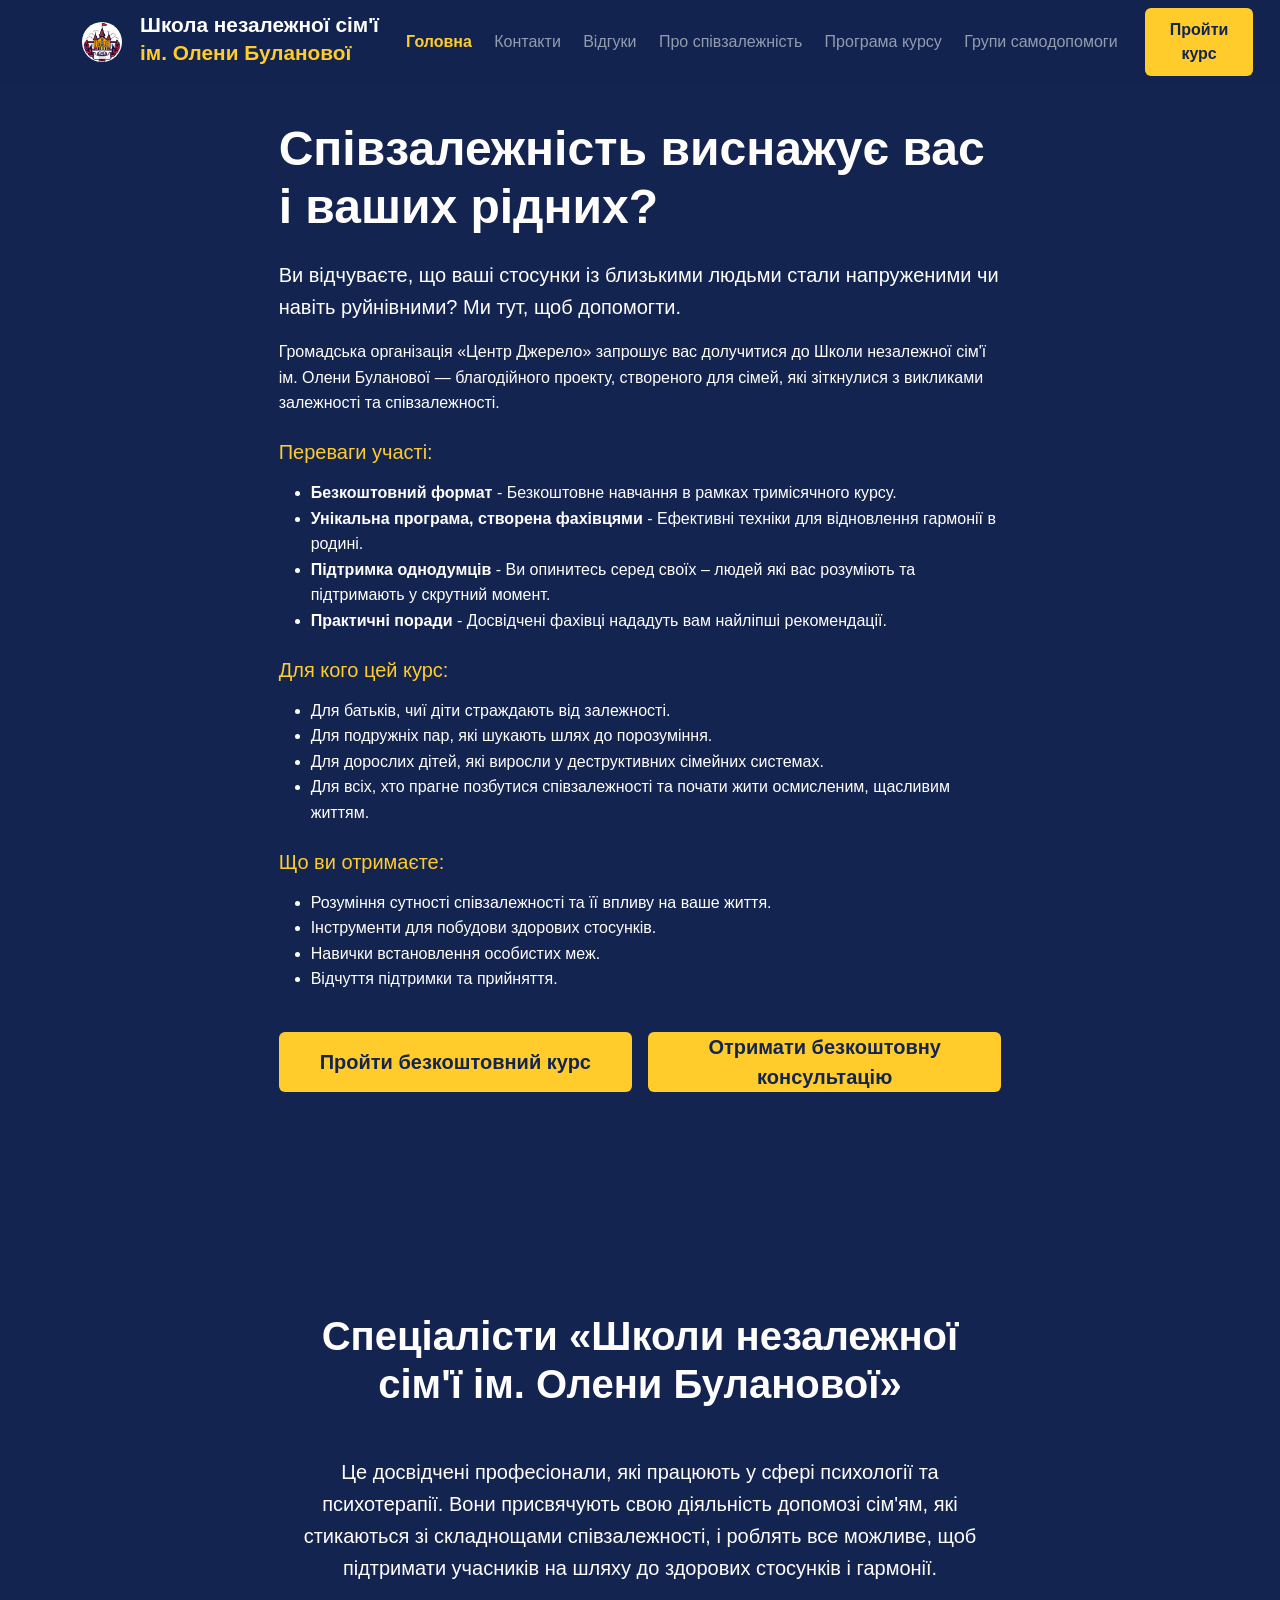
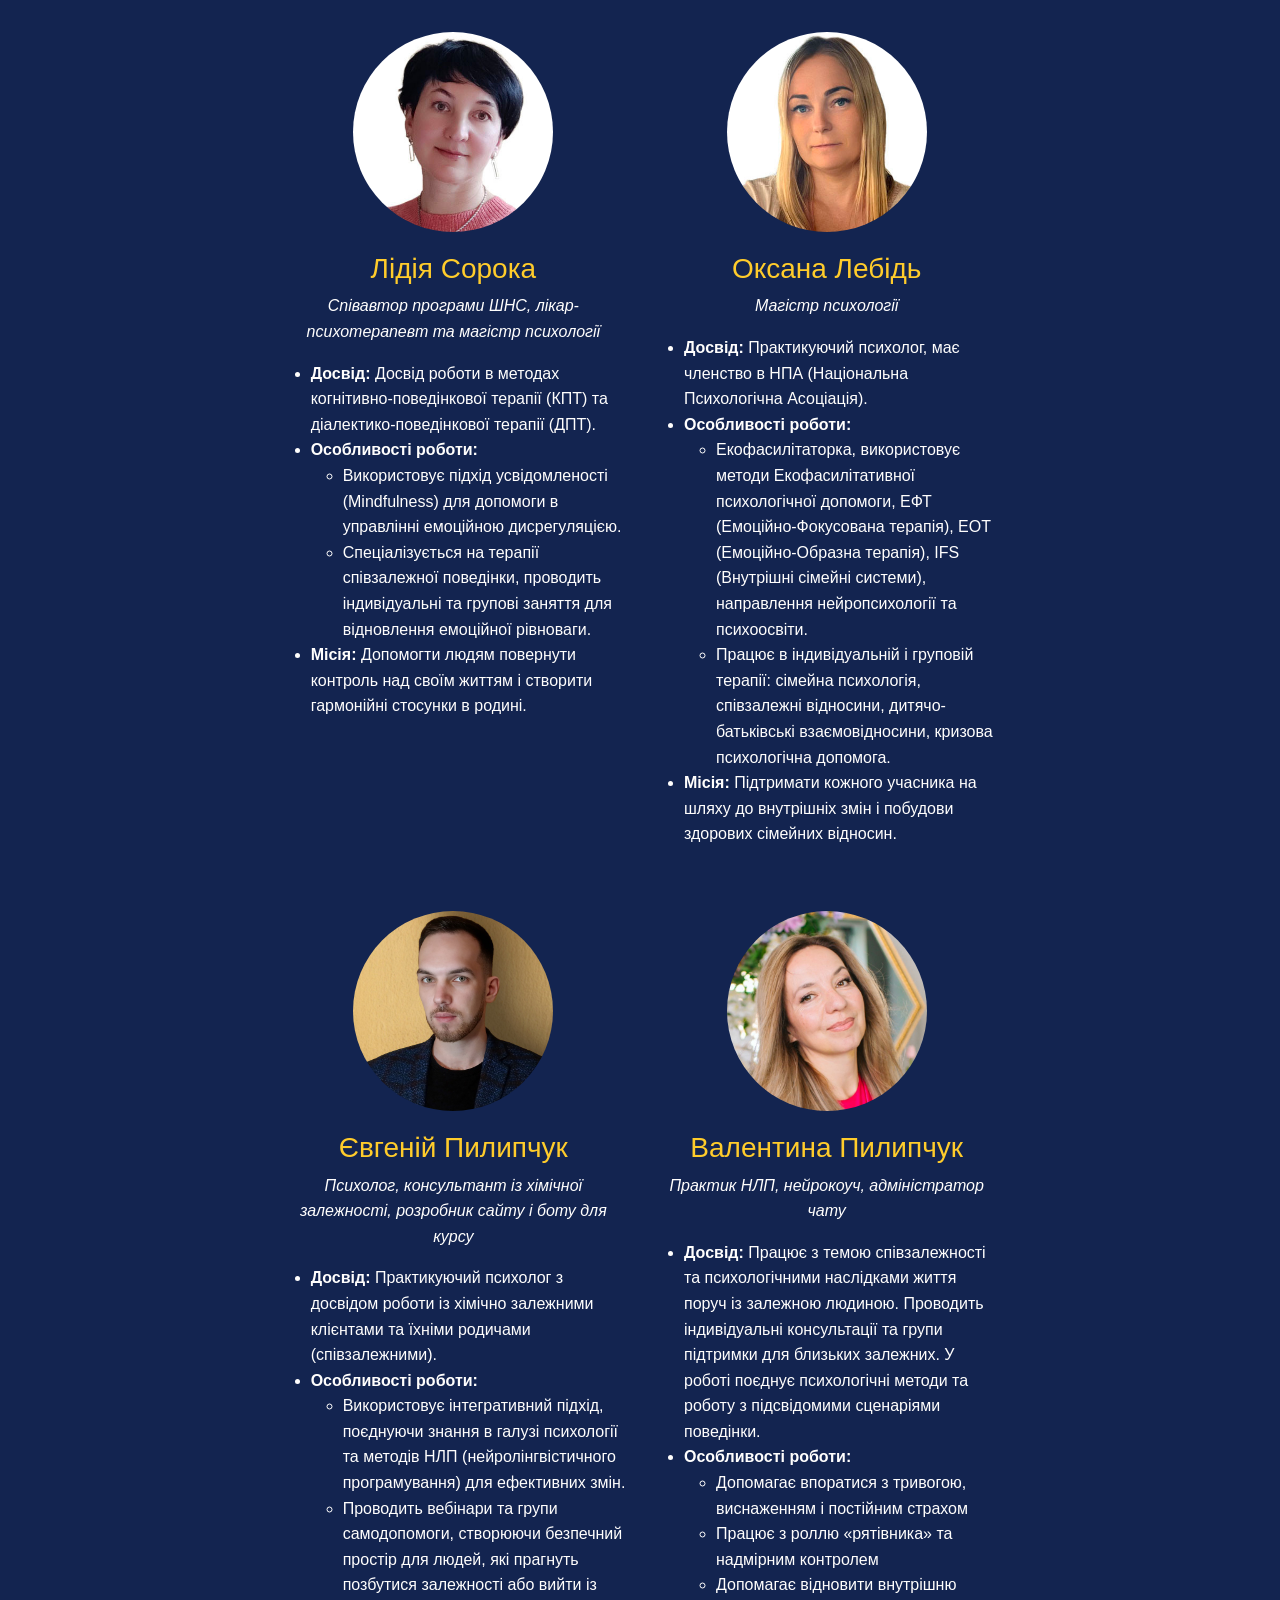
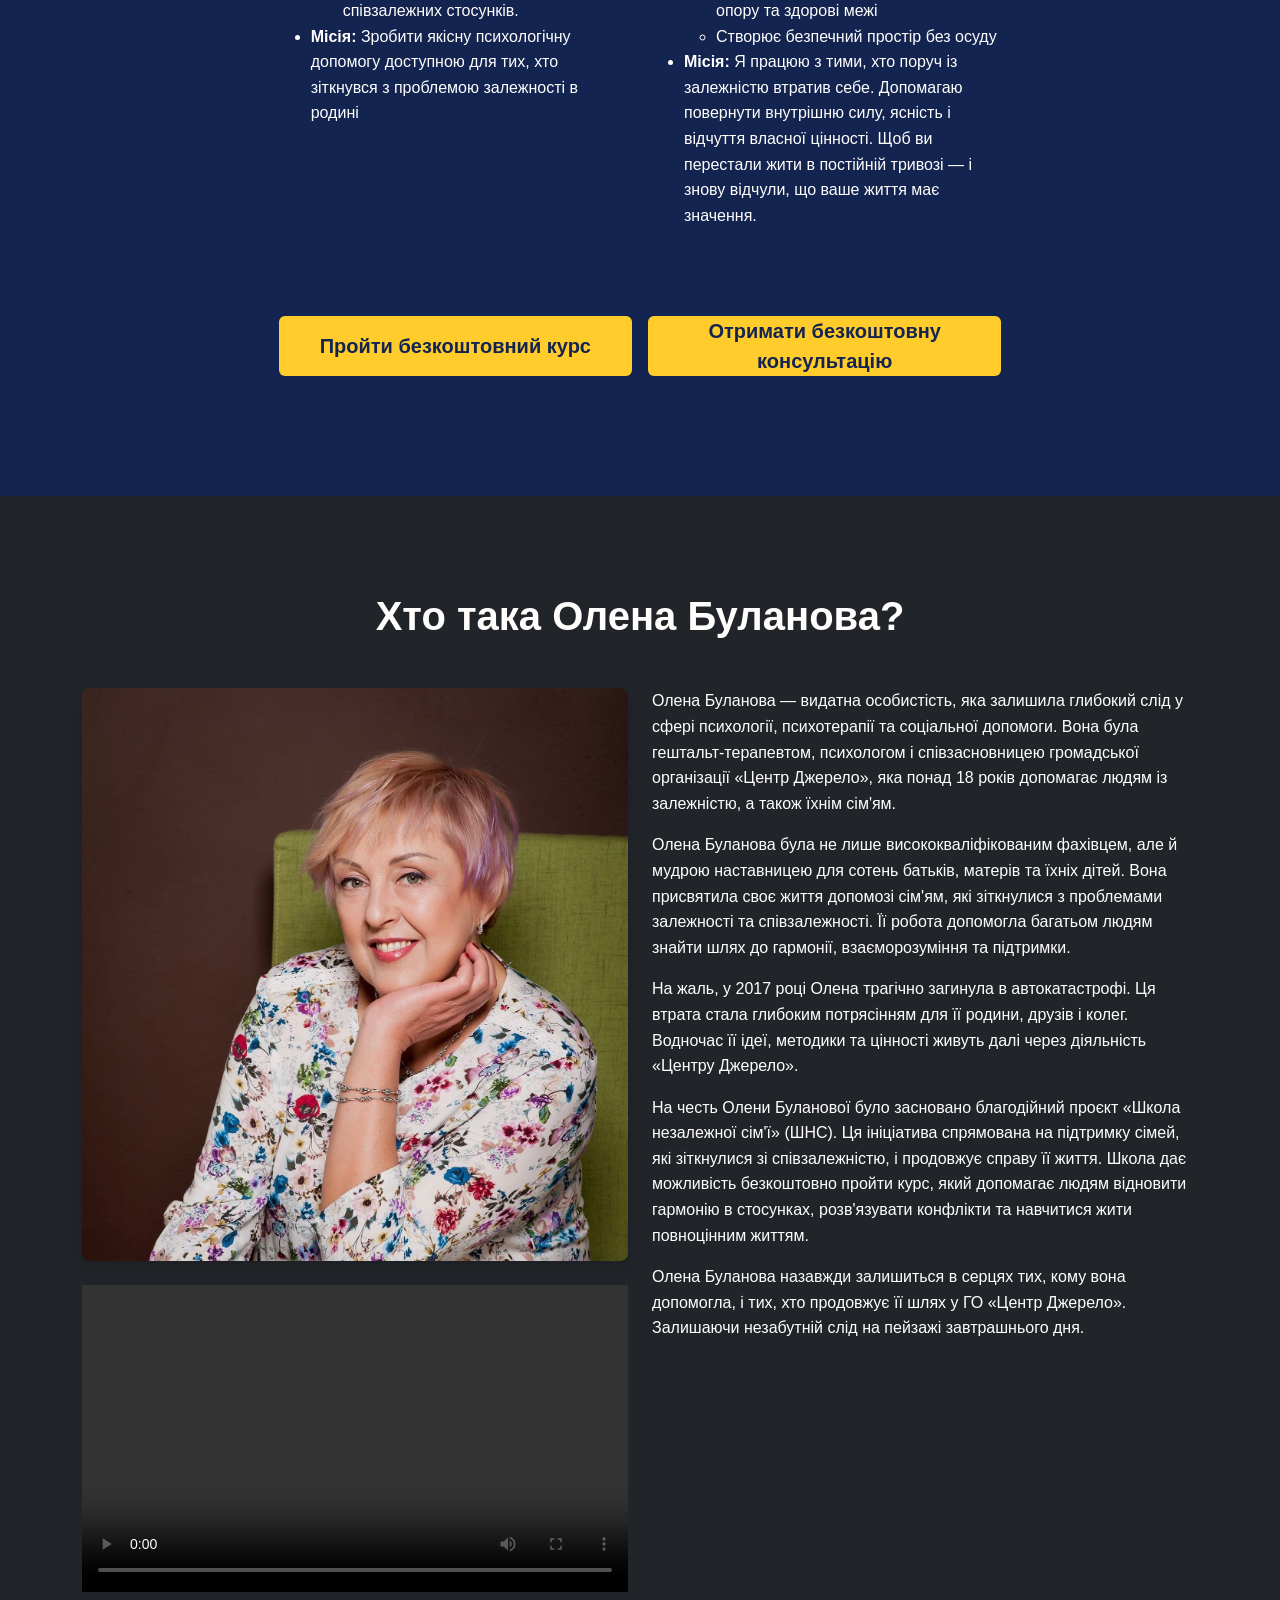
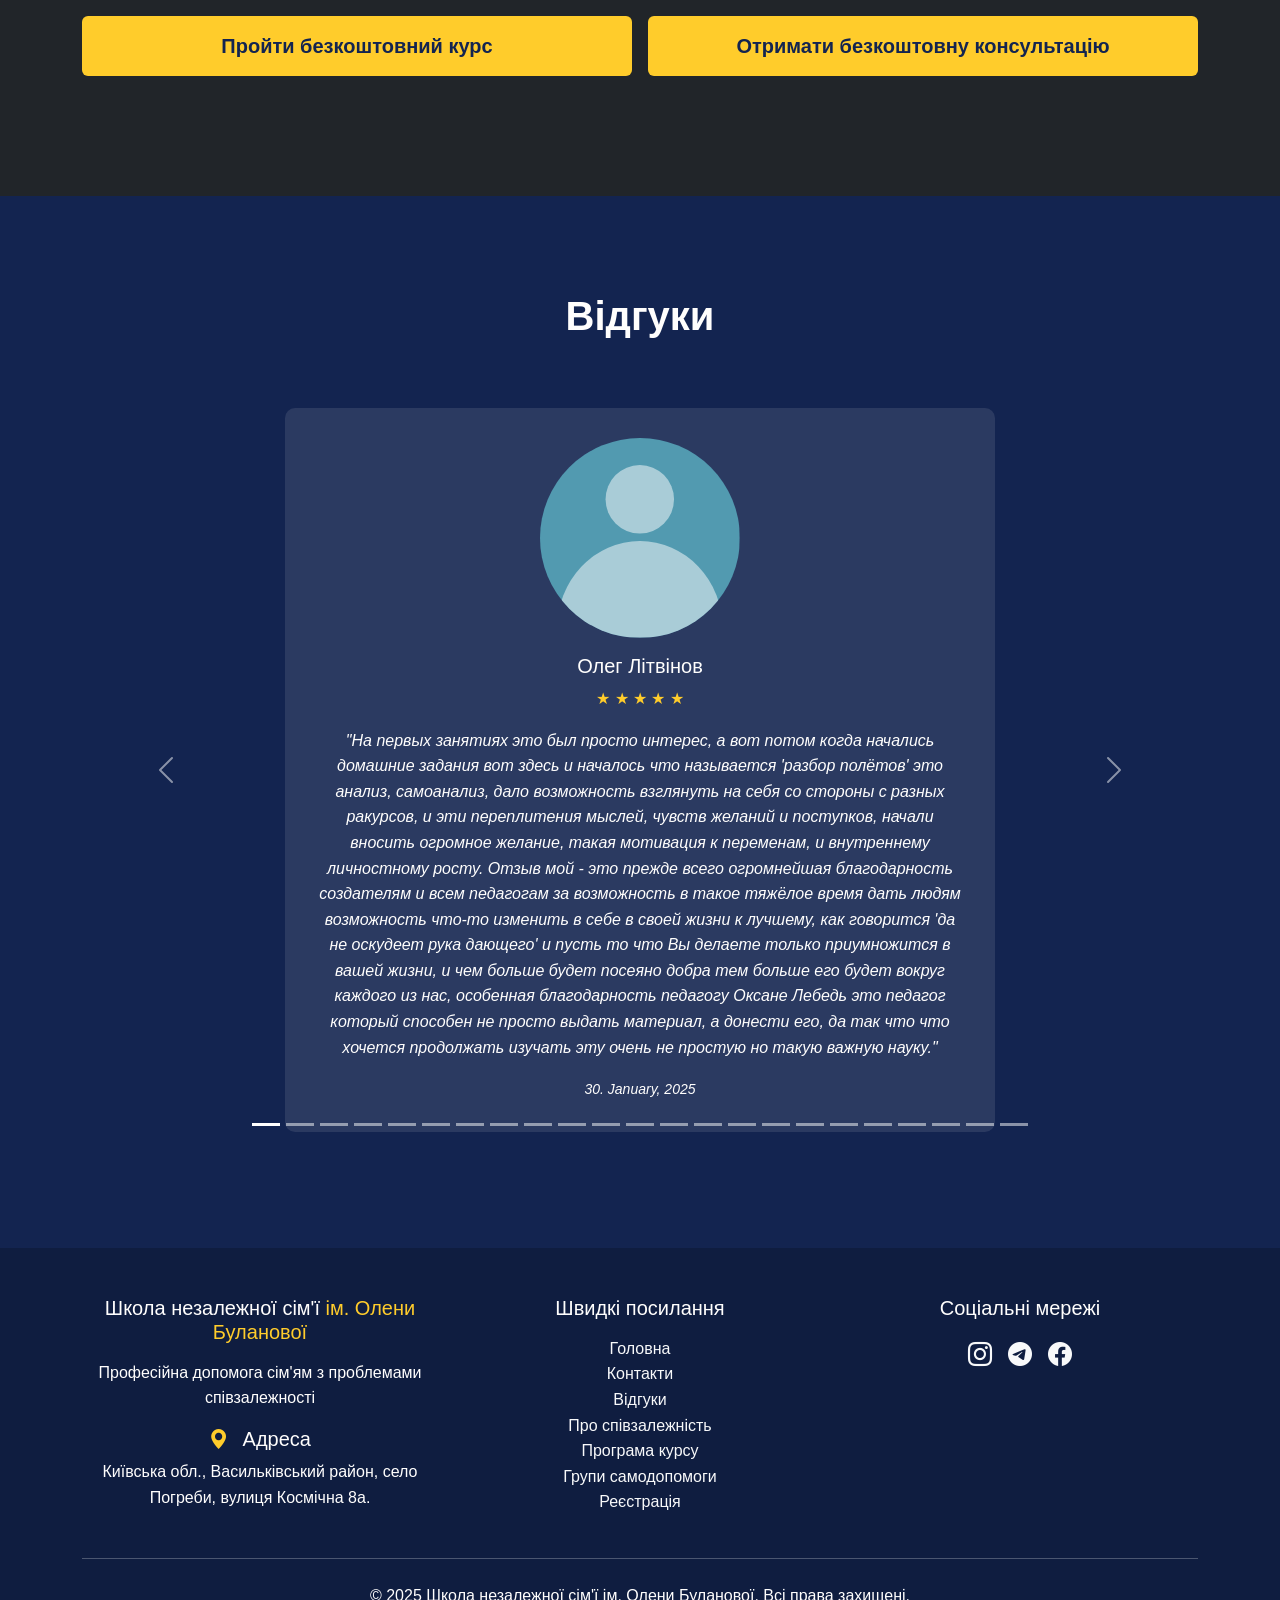
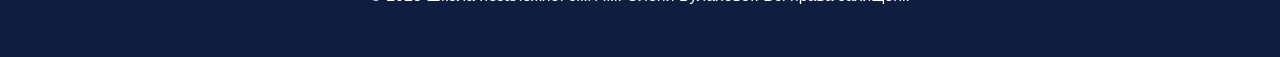
==== index.html @ ae22495a "gtm1" ====
<!DOCTYPE html>
<html lang="uk">
<head>
    <meta charset="UTF-8">
    <meta name="viewport" content="width=device-width, initial-scale=1.0">
    <title>Школа незалежної сім'ї ім. Олени Буланової | Центр Джерело</title>
    <link href="https://cdn.jsdelivr.net/npm/bootstrap@5.3.0/dist/css/bootstrap.min.css" rel="stylesheet">
    <link rel="stylesheet" href="https://cdn.jsdelivr.net/npm/bootstrap-icons@1.10.0/font/bootstrap-icons.css">
    <link rel="stylesheet" href="css/stile.css">
    <link rel="stylesheet" href="https://cdnjs.cloudflare.com/ajax/libs/font-awesome/6.0.0/css/all.min.css">
            <!-- Иконки -->
<link rel="icon" href="icons/favicon.svg" type="image/svg+xml">
<link rel="apple-touch-icon" href="icons/apple-touch-icon.png" sizes="180x180">
<link rel="manifest" href="icons/site.webmanifest">
<!-- Google tag (gtag.js) -->
<script async src="https://www.googletagmanager.com/gtag/js?id=AW-830468260"></script>
<script>
  window.dataLayer = window.dataLayer || [];
  function gtag(){dataLayer.push(arguments);}
  gtag('js', new Date());

  gtag('config', 'AW-830468260');
</script>
<!-- Meta Pixel Code -->
<script>
!function(f,b,e,v,n,t,s)
{if(f.fbq)return;n=f.fbq=function(){n.callMethod?
n.callMethod.apply(n,arguments):n.queue.push(arguments)};
if(!f._fbq)f._fbq=n;n.push=n;n.loaded=!0;n.version='2.0';
n.queue=[];t=b.createElement(e);t.async=!0;
t.src=v;s=b.getElementsByTagName(e)[0];
s.parentNode.insertBefore(t,s)}(window, document,'script',
'https://connect.facebook.net/en_US/fbevents.js');
fbq('init', '1282641980302588');
fbq('track', 'PageView');
</script>
<noscript><img height="1" width="1" style="display:none"
src="https://www.facebook.com/tr?id=1282641980302588&ev=PageView&noscript=1"
/></noscript>
<!-- End Meta Pixel Code -->
</head>
<body>

<!-- Навігаційна панель -->
<nav class="navbar navbar-expand-lg navbar-dark fixed-top">
    <div class="container" style="gap: 0;">
        <a class="navbar-brand d-flex align-items-center" href="index.html">
            <img src="img\logo.jpg" alt="Логотип" class="navbar-logo me-2">
            <div class="d-flex flex-column">
                <span class="brand-text lh-1">Школа незалежної сім'ї</span>
                <span class="accent-text brand-text">ім. Олени Буланової</span>
            </div>
        </a>
        <button class="navbar-toggler" type="button" data-bs-toggle="collapse" data-bs-target="#navbarNav">
            <span class="navbar-toggler-icon"></span>
        </button>
        <div class="collapse navbar-collapse" id="navbarNav">
            <ul class="navbar-nav ms-auto">
                <li class="nav-item">
                    <a class="nav-link active" href="index.html">Головна</a>
                </li>
                <li class="nav-item">
                    <a class="nav-link" href="index.html#contacts">Контакти</a>
                </li>
                 <li class="nav-item">
                    <a class="nav-link" href="index.html#reviews">Відгуки</a>
                </li>
                <li class="nav-item">
                    <a class="nav-link" href="about.html">Про співзалежність</a>
                </li>
                <li class="nav-item">
                    <a class="nav-link" href="prog.html">Програма курсу</a>
                </li>
                <li class="nav-item">
                    <a class="nav-link" href="grups.html">Групи самодопомоги</a>
                </li>
                <li class="nav-item ms-lg-3">
                    <a href="https://t.me/Bulanova_school_bot?start=kurs" class="btn btn-accent">Пройти курс</a>
                </li>
            </ul>
        </div>
    </div>
</nav>

    <!-- Герой секція -->
    <section class="hero-section" id="home">
        <div class="container col-lg-7">
            <div class="row align-items-center">
                <div >
                    <h1 class="display-5 fw-bold mb-4">Співзалежність виснажує вас і ваших рідних?</h1>
                    <p class="lead mb-3">Ви відчуваєте, що ваші стосунки із близькими людьми стали напруженими чи навіть руйнівними? Ми тут, щоб допомогти.</p>
                    <p class="mb-4">Громадська організація «Центр Джерело» запрошує вас долучитися до Школи незалежної сім'ї ім. Олени Буланової — благодійного проекту, створеного для сімей, які зіткнулися з викликами залежності та співзалежності.</p>
                    
                    <h5 class="accent-text mb-3">Переваги участі:</h5>
                    <ul class="mb-4">
                        <li><strong>Безкоштовний формат</strong> - Безкоштовне навчання в рамках тримісячного курсу.</li>
                        <li><strong>Унікальна програма, створена фахівцями</strong> - Ефективні техніки для відновлення гармонії в родині.</li>
                        <li><strong>Підтримка однодумців</strong> - Ви опинитесь серед своїх – людей які вас розуміють та підтримають у скрутний момент.</li>
                        <li><strong>Практичні поради</strong> - Досвідчені фахівці нададуть вам найліпші рекомендації.</li>
                    </ul>
                    
                    <h5 class="accent-text mb-3">Для кого цей курс:</h5>
                    <ul class="mb-4">
                        <li>Для батьків, чиї діти страждають від залежності.</li>
                        <li>Для подружніх пар, які шукають шлях до порозуміння.</li>
                        <li>Для дорослих дітей, які виросли у деструктивних сімейних системах.</li>
                        <li>Для всіх, хто прагне позбутися співзалежності та почати жити осмисленим, щасливим життям.</li>
                    </ul>
                    
                    <h5 class="accent-text mb-3">Що ви отримаєте:</h5>
                    <ul>
                        <li>Розуміння сутності співзалежності та її впливу на ваше життя.</li>
                        <li>Інструменти для побудови здорових стосунків.</li>
                        <li>Навички встановлення особистих меж.</li>
                        <li>Відчуття підтримки та прийняття.</li>
                    </ul>
                </div>
                
            </div>
            <!-- Блок з кнопками -->
<div class="button-grid my-4">
    <a href="https://t.me/Bulanova_school_bot?start=kurs" class="btn btn-accent px-4 py-2 fs-5 fw-bold cta-button">Пройти безкоштовний курс</a>
    <a href="https://t.me/Bulanova_school_bot?start=consult" class="btn btn-accent px-4 py-2 fs-5 fw-bold cta-button">Отримати безкоштовну консультацію</a>
</div>
        </div>
    </section>

    <!-- Спеціалісти -->
    <section class="py-5" id="specialists">
        <div class="container py-5 col-lg-7">
            <h1 class="text-center fw-bold mb-5 display-6">Спеціалісти «Школи незалежної сім'ї ім. Олени Буланової»</h1>
            <p class="text-center lead mb-5">Це досвідчені професіонали, які працюють у сфері психології та психотерапії. Вони присвячують свою діяльність допомозі сім'ям, які стикаються зі складнощами співзалежності, і роблять все можливе, щоб підтримати учасників на шляху до здорових стосунків і гармонії.</p>
            
            <div class="row">
                <div class="col-md-6 mb-5">
                    <div class="text-center">
                        <img src="img\Lidia.jpg" alt="Лідія Сорока" class="specialist-img">
                    </div>
                    <h3 class="text-center accent-text">Лідія Сорока</h3>
                    <p class="text-center fst-italic">Співавтор програми ШНС, лікар-психотерапевт та магістр психології</p>
                    
                    <ul>
                        <li><strong>Досвід:</strong> Досвід роботи в методах когнітивно-поведінкової терапії (КПТ) та діалектико-поведінкової терапії (ДПТ).</li>
                        <li><strong>Особливості роботи:</strong>
                            <ul>
                                <li>Використовує підхід усвідомленості (Mindfulness) для допомоги в управлінні емоційною дисрегуляцією.</li>
                                <li>Спеціалізується на терапії співзалежної поведінки, проводить індивідуальні та групові заняття для відновлення емоційної рівноваги.</li>
                            </ul>
                        </li>
                        <li><strong>Місія:</strong> Допомогти людям повернути контроль над своїм життям і створити гармонійні стосунки в родині.</li>
                    </ul>
                </div>
                
                <div class="col-md-6 mb-5">
                    <div class="text-center">
                        <img src="img\Oksana.jpg" alt="Оксана Лебідь" class="specialist-img">
                    </div>
                    <h3 class="text-center accent-text">Оксана Лебідь</h3>
                    <p class="text-center fst-italic">Магістр психології</p>
                    
                    <ul>
                        <li><strong>Досвід:</strong> Практикуючий психолог, має членство в НПА (Національна Психологічна Асоціація).</li>
                        <li><strong>Особливості роботи:</strong>
                            <ul>
                                <li>Екофасилітаторка, використовує методи Екофасилітативної психологічної допомоги, ЕФТ (Емоційно-Фокусована терапія), ЕОТ (Емоційно-Образна терапія), IFS (Внутрішні сімейні системи), направлення нейропсихології та психоосвіти.</li>
                                <li>Працює в індивідуальній і груповій терапії: сімейна психологія, співзалежні відносини, дитячо-батьківські взаємовідносини, кризова психологічна допомога.</li>
                            </ul>
                        </li>
                        <li><strong>Місія:</strong> Підтримати кожного учасника на шляху до внутрішніх змін і побудови здорових сімейних відносин.</li>
                    </ul>
                </div>
            </div>
                        <!-- Два новых специалиста (добавлено) -->
            <div class="row">
                <div class="col-md-6 mb-5">
                    <div class="text-center">
                    <div class="text-center">
                        <img src="img\Phil.jpg" alt="Євгеній Пилипчук" class="specialist-img">
                    </div>
                    </div>
                    <h3 class="text-center accent-text">Євгеній Пилипчук</h3>
                    <p class="text-center fst-italic">Психолог, консультант із хімічної залежності, розробник сайту і боту для курсу</p>
                    
                    <ul>
                        <li><strong>Досвід:</strong> Практикуючий психолог з досвідом роботи із хімічно залежними клієнтами та їхніми родичами (співзалежними).</li>
                        <li><strong>Особливості роботи:</strong>
                            <ul>
                                <li>Використовує інтегративний підхід, поєднуючи знання в галузі психології та методів НЛП (нейролінгвістичного програмування) для ефективних змін.</li>
                                <li>Проводить вебінари та групи самодопомоги, створюючи безпечний простір для людей, які прагнуть позбутися залежності або вийти із співзалежних стосунків.</li>
                            </ul>
                        </li>
                        <li><strong>Місія:</strong> Зробити якісну психологічну допомогу доступною для тих, хто зіткнувся з проблемою залежності в родині</li>
                    </ul>
                </div>
                
                <div class="col-md-6 mb-5">
                    <div class="text-center">
                    <div class="text-center">
                        <img src="img\Valentina.jpg" alt="Валентина Пилипчук" class="specialist-img">
                    </div>
                    </div>
                    <h3 class="text-center accent-text">Валентина Пилипчук</h3>
                    <p class="text-center fst-italic">Практик НЛП, нейрокоуч, адміністратор чату </p>
                    
                    <ul>
                        <li><strong>Досвід:</strong> Працює з темою співзалежності та психологічними наслідками життя поруч із залежною людиною.
Проводить індивідуальні консультації та групи підтримки для близьких залежних.
У роботі поєднує психологічні методи та роботу з підсвідомими сценаріями поведінки.</li>
                        <li><strong>Особливості роботи:</strong>
                            <ul>
                                <li>Допомагає впоратися з тривогою, виснаженням і постійним страхом</li>
                                <li>Працює з роллю «рятівника» та надмірним контролем</li>
                                <li>Допомагає відновити внутрішню опору та здорові межі</li>
                                <li>Створює безпечний простір без осуду</li>
                            </ul>
                        </li>
                        <li><strong>Місія:</strong> Я працюю з тими, хто поруч із залежністю втратив себе. Допомагаю повернути внутрішню силу, ясність і відчуття власної цінності.
Щоб ви перестали жити в постійній тривозі — і знову відчули, що ваше життя має значення.</li>
                    </ul>
                </div>
            </div>
            <div class="button-grid my-4">
    <a href="https://t.me/Bulanova_school_bot?start=kurs" class="btn btn-accent px-4 py-2 fs-5 fw-bold cta-button">Пройти безкоштовний курс</a>
    <a href="https://t.me/Bulanova_school_bot?start=consult" class="btn btn-accent px-4 py-2 fs-5 fw-bold cta-button">Отримати безкоштовну консультацію</a>
</div>
        </div>
        
    </section>

    <!-- Олена Буланова -->
    <section class="py-5 bg-dark" id="olena-bulanova">
        <div class="container py-5">
            <h1 class="text-center fw-bold mb-5">Хто така Олена Буланова?</h1>
            
            <div class="row">
                <div class="col-md-6">
                    <img src="img\Elena.jpg" alt="Олена Буланова" class="img-fluid rounded-3 shadow mb-4">
                    
                    <div class="ratio ratio-16x9">
                        <video controls title="Відео про Олену Буланову" >
                            <source src="img/Video.mp4" type="video/mp4">
                            Ваш браузер не підтримує відео тег.
                        </video>
                    </div>
                </div>
                <div class="col-md-6">
                    <p>Олена Буланова — видатна особистість, яка залишила глибокий слід у сфері психології, психотерапії та соціальної допомоги. Вона була гештальт-терапевтом, психологом і співзасновницею громадської організації «Центр Джерело», яка понад 18 років допомагає людям із залежністю, а також їхнім сім'ям.</p>
                    
                    <p>Олена Буланова була не лише висококваліфікованим фахівцем, але й мудрою наставницею для сотень батьків, матерів та їхніх дітей. Вона присвятила своє життя допомозі сім'ям, які зіткнулися з проблемами залежності та співзалежності. Її робота допомогла багатьом людям знайти шлях до гармонії, взаєморозуміння та підтримки.</p>
                    
                    <p>На жаль, у 2017 році Олена трагічно загинула в автокатастрофі. Ця втрата стала глибоким потрясінням для її родини, друзів і колег. Водночас її ідеї, методики та цінності живуть далі через діяльність «Центру Джерело».</p>
                    
                    <p>На честь Олени Буланової було засновано благодійний проєкт «Школа незалежної сім'ї» (ШНС). Ця ініціатива спрямована на підтримку сімей, які зіткнулися зі співзалежністю, і продовжує справу її життя. Школа дає можливість безкоштовно пройти курс, який допомагає людям відновити гармонію в стосунках, розв'язувати конфлікти та навчитися жити повноцінним життям.</p>
                    
                    <p>Олена Буланова назавжди залишиться в серцях тих, кому вона допомогла, і тих, хто продовжує її шлях у ГО «Центр Джерело». Залишаючи незабутній слід на пейзажі завтрашнього дня.</p>
                </div>
            </div>
            <div class="button-grid my-4">
    <a href="https://t.me/Bulanova_school_bot?start=kurs" class="btn btn-accent px-4 py-2 fs-5 fw-bold cta-button">Пройти безкоштовний курс</a>
    <a href="https://t.me/Bulanova_school_bot?start=consult" class="btn btn-accent px-4 py-2 fs-5 fw-bold cta-button">Отримати безкоштовну консультацію</a>
</div>
        </div>
    </section>

    <!-- Відгуки -->
    <section class="testimonial-carousel py-5" id="reviews">
        <div class="container py-5">
            <h1 class="text-center fw-bold mb-5">Відгуки</h1>
            
            <div id="testimonialCarousel" class="carousel slide" data-bs-ride="carousel">
                <div class="carousel-indicators">
                    <button type="button" data-bs-target="#testimonialCarousel" data-bs-slide-to="0" class="active"></button>
                    <button type="button" data-bs-target="#testimonialCarousel" data-bs-slide-to="1"></button>
                    <button type="button" data-bs-target="#testimonialCarousel" data-bs-slide-to="2"></button>
                    <button type="button" data-bs-target="#testimonialCarousel" data-bs-slide-to="3"></button>
                    <button type="button" data-bs-target="#testimonialCarousel" data-bs-slide-to="4"></button>
                    <button type="button" data-bs-target="#testimonialCarousel" data-bs-slide-to="5"></button>
                    <button type="button" data-bs-target="#testimonialCarousel" data-bs-slide-to="6"></button>
                    <button type="button" data-bs-target="#testimonialCarousel" data-bs-slide-to="7"></button>
                    <button type="button" data-bs-target="#testimonialCarousel" data-bs-slide-to="8"></button>
                    <button type="button" data-bs-target="#testimonialCarousel" data-bs-slide-to="9"></button>
                    <button type="button" data-bs-target="#testimonialCarousel" data-bs-slide-to="10"></button>
                    <button type="button" data-bs-target="#testimonialCarousel" data-bs-slide-to="11"></button>
                    <button type="button" data-bs-target="#testimonialCarousel" data-bs-slide-to="12"></button>
                    <button type="button" data-bs-target="#testimonialCarousel" data-bs-slide-to="13"></button>
                    <button type="button" data-bs-target="#testimonialCarousel" data-bs-slide-to="14"></button>
                    <button type="button" data-bs-target="#testimonialCarousel" data-bs-slide-to="15"></button>
                    <button type="button" data-bs-target="#testimonialCarousel" data-bs-slide-to="16"></button>
                    <button type="button" data-bs-target="#testimonialCarousel" data-bs-slide-to="17"></button>
                    <button type="button" data-bs-target="#testimonialCarousel" data-bs-slide-to="18"></button>
                    <button type="button" data-bs-target="#testimonialCarousel" data-bs-slide-to="19"></button>
                    <button type="button" data-bs-target="#testimonialCarousel" data-bs-slide-to="20"></button>
                    <button type="button" data-bs-target="#testimonialCarousel" data-bs-slide-to="21"></button>
                    <button type="button" data-bs-target="#testimonialCarousel" data-bs-slide-to="22"></button>

                </div>
                <div class="carousel-inner">
                    <!-- Отзыв 1 - Олег Літвінов -->
                    <div class="carousel-item active">
                        <div class="row justify-content-center">
                            <div class="col-lg-8">
                                <div class="testimonial-card">
                                    <div class="text-center">
                                        <img src="img/noprofile.svg" alt="Клієнт" class="specialist-img mb-3">
                                        <h5>Олег Літвінов</h5>
                                        <div class="accent-text mb-3">★ ★ ★ ★ ★</div>
                                    </div>
                                    <p class="text-center fst-italic">"На первых занятиях это был просто интерес, а вот потом когда начались домашние задания вот здесь и началось что называется 'разбор полётов' это анализ, самоанализ, дало возможность взглянуть на себя со стороны с разных ракурсов, и эти переплитения мыслей, чувств желаний и поступков, начали вносить огромное желание, такая мотивация к переменам, и внутреннему личностному росту. Отзыв мой - это прежде всего огромнейшая благодарность создателям и всем педагогам за возможность в такое тяжёлое время дать людям возможность что-то изменить в себе в своей жизни к лучшему, как говорится 'да не оскудеет рука дающего' и пусть то что Вы делаете только приумножится в вашей жизни, и чем больше будет посеяно добра тем больше его будет вокруг каждого из нас, особенная благодарность педагогу Оксане Лебедь это педагог который способен не просто выдать материал, а донести его, да так что что хочется продолжать изучать эту очень не простую но такую важную науку."</p>
                                    <div class="text-center mt-3">
                                        <small class="fst-italic">30. January, 2025</small>
                                    </div>
                                </div>
                            </div>
                        </div>
                    </div>
                    
                    <!-- Отзыв 2 - Оксана Тезик -->
                    <div class="carousel-item">
                        <div class="row justify-content-center">
                            <div class="col-lg-8">
                                <div class="testimonial-card">
                                    <div class="text-center">
                                        <img src="img/noprofile.svg" alt="Клієнт" class="specialist-img mb-3">
                                        <h5>Оксана Тезик</h5>
                                        <div class="accent-text mb-3">★ ★ ★ ★ ★</div>
                                    </div>
                                    <p class="text-center fst-italic">"Якщо життя перетворилось на пекло, хоча зі сторони це мабуть не очевидно, потрібні знання та люди, які знають що так буває і знають що з цим пеклом робити. Крок за кроком, день за днем ти рухаєшся у щасливе майбутнє, пізнаючи себе та оточуючих. Ти отримуєш інструменти, які допомагають тобі будувати нове життя, життя без болю та страждань."</p>
                                    <div class="text-center mt-3">
                                        <small class="fst-italic">30. January, 2025</small>
                                    </div>
                                </div>
                            </div>
                        </div>
                    </div>
                    
                    <!-- Отзыв 3 - Поліщук Людмила -->
                    <div class="carousel-item">
                        <div class="row justify-content-center">
                            <div class="col-lg-8">
                                <div class="testimonial-card">
                                    <div class="text-center">
                                        <img src="img/noprofile.svg" alt="Клієнт" class="specialist-img mb-3">
                                        <h5>Поліщук Людмила</h5>
                                        <div class="accent-text mb-3">★ ★ ★ ★ ★</div>
                                    </div>
                                    <p class="text-center fst-italic">"Зміни, так: у мене з'явилось більше позитивних думок, я стала більш спокійно сприймати різних людей та їх вчинки, стала менше витрачати свій ресурс на те, що від мене не залежить, навчилася формувати ресурсний день і вірно його використовувати, ще раз звернула увагу на планування та досягнення. Дякую команді ШНС за цінний досвід та знання!"</p>
                                    <div class="text-center mt-3">
                                        <small class="fst-italic">30. January, 2025</small>
                                    </div>
                                </div>
                            </div>
                        </div>
                    </div>
                    
                    <!-- Отзыв 4 - Клавдія Василюк -->
                    <div class="carousel-item">
                        <div class="row justify-content-center">
                            <div class="col-lg-8">
                                <div class="testimonial-card">
                                    <div class="text-center">
                                        <img src="img/noprofile.svg" alt="Клієнт" class="specialist-img mb-3">
                                        <h5>Клавдія Василюк</h5>
                                        <div class="accent-text mb-3">★ ★ ★ ★ ★</div>
                                    </div>
                                    <p class="text-center fst-italic">"Відчула зміни у своєму житті у своїй поведінці. Але на мою думку мені ще потрібно багато працювати над своїми неконтрольованими думками і пасивною поведінкою. Боязню помилятися, образити когось, або виконати роботу не на відмінно. Дякую, мені всі завдання сподобалися. Вебінари, лекції і весь матеріал повчальний. Все дуже добре. Пропозиція, більше часу на виконання об'ємних завдань. Щиро дякую всім!"</p>
                                    <div class="text-center mt-3">
                                        <small class="fst-italic">30. January, 2025</small>
                                    </div>
                                </div>
                            </div>
                        </div>
                    </div>
<!-- Отзыв 5 - Алла Сучкова -->
                    <div class="carousel-item">
                        <div class="row justify-content-center">
                            <div class="col-lg-8">
                                <div class="testimonial-card">
                                    <div class="text-center">
                                        <img src="img/noprofile.svg" alt="Клієнт" class="specialist-img mb-3">
                                        <h5>Алла Сучкова</h5>
                                        <div class="accent-text mb-3">★ ★ ★ ★ ★</div>
                                    </div>
                                    <p class="text-center fst-italic">"После обучения в ШНС я наблюдаю измения в своём поведении, могу сказать 'нет', не бежать на помощь при первом взгляде, своё эммоциональное состояние могу отслеживать в разговорах и менять направление/ человеку не стану что то доказывать/. Благодарю команду ШНС за работу. Для меня более доступно живое общение, т.е.в виде вебинаров, желательно что бы их было побольше."</p>
                                    <div class="text-center mt-3">
                                        <small class="fst-italic">30. January, 2025</small>
                                    </div>
                                </div>
                            </div>
                        </div>
                    </div>

                    <!-- Отзыв 6 - Алла Даніліна -->
                    <div class="carousel-item">
                        <div class="row justify-content-center">
                            <div class="col-lg-8">
                                <div class="testimonial-card">
                                    <div class="text-center">
                                        <img src="img/noprofile.svg" alt="Клієнт" class="specialist-img mb-3">
                                        <h5>Алла Даніліна</h5>
                                        <div class="accent-text mb-3">★ ★ ★ ★ ★</div>
                                    </div>
                                    <p class="text-center fst-italic">"Я стала більш спокійною. Стала частіше зупинятись і аналізувати всі обставини. Стала менш реагувати на думки інших. Намагаюсь полюбити себе."</p>
                                    <div class="text-center mt-3">
                                        <small class="fst-italic">30. January, 2025</small>
                                    </div>
                                </div>
                            </div>
                        </div>
                    </div>

                    <!-- Отзыв 7 - Шестакова Світлана -->
                    <div class="carousel-item">
                        <div class="row justify-content-center">
                            <div class="col-lg-8">
                                <div class="testimonial-card">
                                    <div class="text-center">
                                        <img src="img/noprofile.svg" alt="Клієнт" class="specialist-img mb-3">
                                        <h5>Шестакова Світлана</h5>
                                        <div class="accent-text mb-3">★ ★ ★ ★ ★</div>
                                    </div>
                                    <p class="text-center fst-italic">"ШКОЛА МЕНІ ПОДОБАЄТЬСЯ. Маю в планах, якщо буде можливість пройти ще раз цей курс., щоб закріпити здобуті навички в процесі навчання. Сподобалось все. Проходжу школу третій раз і кожного наступного разу школа розвивається, стає цікавішою, подається все більше матеріалу для саморозвитку. Дякую адміністрації і тренерам курсу за проведену роботу. Дякую слухачам Школи за відверті відповіді."</p>
                                    <div class="text-center mt-3">
                                        <small class="fst-italic">30. January, 2025</small>
                                    </div>
                                </div>
                            </div>
                        </div>
                    </div>

                    <!-- Отзыв 8 - Карпишина Жанна -->
                    <div class="carousel-item">
                        <div class="row justify-content-center">
                            <div class="col-lg-8">
                                <div class="testimonial-card">
                                    <div class="text-center">
                                        <img src="img/noprofile.svg" alt="Клієнт" class="specialist-img mb-3">
                                        <h5>Карпишина Жанна</h5>
                                        <div class="accent-text mb-3">★ ★ ★ ★ ★</div>
                                    </div>
                                    <p class="text-center fst-italic">"Навчання в школі для мене було не легким через брак часу, але я дуже задоволена що пройшла курс до кінця. Зміни звичайно відбулися, пройшло переосмислення своєї поведінки, своїх вчинків, прийняття залежності сина."</p>
                                    <div class="text-center mt-3">
                                        <small class="fst-italic">30. January, 2025</small>
                                    </div>
                                </div>
                            </div>
                        </div>
                    </div>

                    <!-- Отзыв 9 - Олена Горячева -->
                    <div class="carousel-item">
                        <div class="row justify-content-center">
                            <div class="col-lg-8">
                                <div class="testimonial-card">
                                    <div class="text-center">
                                        <img src="img/noprofile.svg" alt="Клієнт" class="specialist-img mb-3">
                                        <h5>Олена Горячева</h5>
                                        <div class="accent-text mb-3">★ ★ ★ ★ ★</div>
                                    </div>
                                    <p class="text-center fst-italic">"Я відчула, що після вже другого курсу почала, нарешті, витягувати з себе співзалежну. Процес ще не закінчений, але запущений і це круто! Зовнішній контроль перенесла всередину себе. Тепер спостерігаю за собою. Від цього більше користі і розуміння себе."</p>
                                    <div class="text-center mt-3">
                                        <small class="fst-italic">30. January, 2025</small>
                                    </div>
                                </div>
                            </div>
                        </div>
                    </div>

                    <!-- Отзыв 10 - Вікторія Мілінтєєва -->
                    <div class="carousel-item">
                        <div class="row justify-content-center">
                            <div class="col-lg-8">
                                <div class="testimonial-card">
                                    <div class="text-center">
                                        <img src="img/noprofile.svg" alt="Клієнт" class="specialist-img mb-3">
                                        <h5>Вікторія Мілінтєєва</h5>
                                        <div class="accent-text mb-3">★ ★ ★ ★ ★</div>
                                    </div>
                                    <p class="text-center fst-italic">"Навчання в Школі незалежної сім'ї стало для мене важливим етапом у пізнанні себе та зміні ставлення до життя. Завдяки підтримці, новим знанням та практикам я відчула власні зміни. Школа дала мені можливість подивитися на себе, свої почуття та життя під новим кутом. Я почала розуміти власні емоції та потреби. Я намагаюся відстоювати свої кордони, висловлювати думки без страху образити інших. Такі навички спілкування допомагають мені будувати чесні стосунки з оточенням. Завдяки знанням і практичним вправам я намагаюсь знаходити баланс між роботою, особистими потребами та стосунками. Моє життя стало більш структурованим і наповненим. Я почала більше цінувати прості моменти та зазирати в майбутнє з оптимізмом. Школа незалежної сім'ї — це місце, де можна отримати підтримку, нові знання, глибше пізнати себе та здобути інструменти для створення кращого життя. Рекомендую кожному, хто шукає зміни та прагне відкрити внутрішній ресурс."</p>
                                    <div class="text-center mt-3">
                                        <small class="fst-italic">30. January, 2025</small>
                                    </div>
                                </div>
                            </div>
                        </div>
                    </div>

                    <!-- Отзыв 11 - Марина Ковтуненко -->
                    <div class="carousel-item">
                        <div class="row justify-content-center">
                            <div class="col-lg-8">
                                <div class="testimonial-card">
                                    <div class="text-center">
                                        <img src="img/noprofile.svg" alt="Клієнт" class="specialist-img mb-3">
                                        <h5>Марина Ковтуненко</h5>
                                        <div class="accent-text mb-3">★ ★ ★ ★ ★</div>
                                    </div>
                                    <p class="text-center fst-italic">"Благодарю ШКОЛУ НЕЗАВИСИМОЙ СЕМЬИ, за то что помогла увидеть со стороны качество моей жизни, своё поведение с родными и окружающими, своё отношение ко всему и вся. Например: там где я считала, что права,оказалась совсем не права; там где думала, что должна, оказалось это не моя ответственность; что считала благим делом, оказалось медвежьей услугой и т.д. Благодаря школе, моя жизнь стала легче и прекраснее. Урегулировались отношения с родными близкими и окружающими людьми. Я увидела выход и бег по кругу прекратился! Качество жизни значительно улучшилось, дышать стало легче и приятнее. Появилась внутренняя свобода и уверенность. Всё ненужное отбросилось, появилась любовь и уважение к себе и окружающим. ЭТО КРУТО!🔥💪👍❤️🥰 Спасибо🙏"</p>
                                    <div class="text-center mt-3">
                                        <small class="fst-italic">30. January, 2025</small>
                                    </div>
                                </div>
                            </div>
                        </div>
                    </div>

                    <!-- Отзыв 12 - Процко Артем Сергійович -->
                    <div class="carousel-item">
                        <div class="row justify-content-center">
                            <div class="col-lg-8">
                                <div class="testimonial-card">
                                    <div class="text-center">
                                        <img src="img/noprofile.svg" alt="Клієнт" class="specialist-img mb-3">
                                        <h5>Процко Артем Сергійович</h5>
                                        <div class="accent-text mb-3">★ ★ ★ ★ ★</div>
                                    </div>
                                    <p class="text-center fst-italic">"У своєму стані – можу відстежувати прояви залежності з різними людьми і різних формах. У своїй поведінці – Так. В мене швидко формується співзалежнісь у відносинах з людьми. Тепер я маю змогу це контролювати."</p>
                                    <div class="text-center mt-3">
                                        <small class="fst-italic">30. January, 2025</small>
                                    </div>
                                </div>
                            </div>
                        </div>
                    </div>

                    <!-- Отзыв 13 - Базилевич Дмитро -->
                    <div class="carousel-item">
                        <div class="row justify-content-center">
                            <div class="col-lg-8">
                                <div class="testimonial-card">
                                    <div class="text-center">
                                        <img src="img/noprofile.svg" alt="Клієнт" class="specialist-img mb-3">
                                        <h5>Базилевич Дмитро</h5>
                                        <div class="accent-text mb-3">★ ★ ★ ★ ★</div>
                                    </div>
                                    <p class="text-center fst-italic">"Завдяки цій школі я став більш впевненим в собі, спокійним, з прийняттям спілкуюся з рідними, розібрався чого хочу, а чого ні і можу про це відверто казати. Розірвав співзалежні відносини. Намагаюся будувати здорові відносини з дівчиною, спілкуюся з сином без страху. Дуже вдячний цій школі, викладачам, людям які навчалися зі мною, підтримували та давали конструктивний зворотній зв'язок. Оксані за чудові вебінари та живе спілкування…. За досвід, нові знання та можливість стати трохи краще!)"</p>
                                    <div class="text-center mt-3">
                                        <small class="fst-italic">30. January, 2025</small>
                                    </div>
                                </div>
                            </div>
                        </div>
                    </div>

                    <!-- Отзыв 14 - Ганна Школьна -->
                    <div class="carousel-item">
                        <div class="row justify-content-center">
                            <div class="col-lg-8">
                                <div class="testimonial-card">
                                    <div class="text-center">
                                        <img src="img/noprofile.svg" alt="Клієнт" class="specialist-img mb-3">
                                        <h5>Ганна Школьна</h5>
                                        <div class="accent-text mb-3">★ ★ ★ ★ ★</div>
                                    </div>
                                    <p class="text-center fst-italic">"Я прохожу школу уже второй раз. Это дало мне возможность ещё тщательнее разобраться в себе, ещё больше полюбить себя и принять свою неидеальность. Я изменилась. Изменилось мое поведение. Я стала увереннее в себе. Я научилась говорить 'нет' и это многим не понравилось. Ведь я перестала быть удобной. Недавно коллега сказал, что у меня изменился характер. Я ответила, что не надо путать мой характер с моим поведением. Мой характер – это я, а моё поведение – это последствия их действий. Я благодарна ШНС, всем кто помогает нам стать лучшей версией себя! Особая благодарность за вебинары!"</p>
                                    <div class="text-center mt-3">
                                        <small class="fst-italic">30. January, 2025</small>
                                    </div>
                                </div>
                            </div>
                        </div>
                    </div>

                    <!-- Отзыв 15 - Ірина Унгуряну -->
                    <div class="carousel-item">
                        <div class="row justify-content-center">
                            <div class="col-lg-8">
                                <div class="testimonial-card">
                                    <div class="text-center">
                                        <img src="img\v15.jpg" alt="Клієнт" class="specialist-img mb-3">
                                        <h5>Ірина Унгуряну</h5>
                                        <div class="accent-text mb-3">★ ★ ★ ★ ★</div>
                                    </div>
                                    <p class="text-center fst-italic">"Да я ощущаю изменения в своих поступках поведении начинаю контролировать больше свои эмоции отслеживать свои негативные мысли как они меняют меня научилась избавляться от них и держать в мыслях только позитив. Спасибо за полученные знания! Всё было очень понятно и доступно.Огромная благодарность Руководителям и Создателям Школы Независимой Семьи.Эта школа даёт возможность изменить себя и свою жизнь."</p>
                                    <div class="text-center mt-3">
                                        <small class="fst-italic">29. January, 2025</small>
                                    </div>
                                </div>
                            </div>
                        </div>
                    </div>

                    <!-- Отзыв 16 - Іванова Анна -->
                    <div class="carousel-item">
                        <div class="row justify-content-center">
                            <div class="col-lg-8">
                                <div class="testimonial-card">
                                    <div class="text-center">
                                        <img src="img\v16.jpg" alt="Клієнт" class="specialist-img mb-3">
                                        <h5>Іванова Анна</h5>
                                        <div class="accent-text mb-3">★ ★ ★ ★ ★</div>
                                    </div>
                                    <p class="text-center fst-italic">"Мені сподобалась школа ти що все пояснювали як дітям. Дуже гарний зворотній зв'язок. Дякую вам за таку роботу. Зернятко покладено, а далі все в моїх руках."</p>
                                    <div class="text-center mt-3">
                                        <small class="fst-italic">29. January, 2025</small>
                                    </div>
                                </div>
                            </div>
                        </div>
                    </div>

                    <!-- Отзыв 17 - Кирило Удругов -->
                    <div class="carousel-item">
                        <div class="row justify-content-center">
                            <div class="col-lg-8">
                                <div class="testimonial-card">
                                    <div class="text-center">
                                        <img src="img\v18.jpg" alt="Клієнт" class="specialist-img mb-3">
                                        <h5>Кирило Удругов</h5>
                                        <div class="accent-text mb-3">★ ★ ★ ★ ★</div>
                                    </div>
                                    <p class="text-center fst-italic">"Мої найкращі рекомендації вашій справі. Дуже приємно вражений професійністю та системою подачі матеріалу. Велика подяка за підтримку та цінні знання!"</p>
                                    <div class="text-center mt-3">
                                        <small class="fst-italic">29. January, 2025</small>
                                    </div>
                                </div>
                            </div>
                        </div>
                    </div>

                    <!-- Отзыв 18 - Yanina Huliienko -->
                    <div class="carousel-item">
                        <div class="row justify-content-center">
                            <div class="col-lg-8">
                                <div class="testimonial-card">
                                    <div class="text-center">
                                        <img src="img\v19.jpg" alt="Клієнт" class="specialist-img mb-3">
                                        <h5>Yanina Huliienko</h5>
                                        <div class="accent-text mb-3">★ ★ ★ ★ ★</div>
                                    </div>
                                    <p class="text-center fst-italic">"Дякуючи пройденому курсу я стала менше нервувати, переживати за майбутнє, за благополуччя інших людей та свою участь у цьому. Знову згадала про моделі поведінки(жертва, агресор, рятівник) і навчилася їх змінювати в ресурсні. Ще раз пропрацювала асертивність та навчилася мріяти і ставити собі цілі."</p>
                                    <div class="text-center mt-3">
                                        <small class="fst-italic">29. January, 2025</small>
                                    </div>
                                </div>
                            </div>
                        </div>
                    </div>
<!-- Отзыв 19 - Наталя Бойко -->
                    <div class="carousel-item">
                        <div class="row justify-content-center">
                            <div class="col-lg-8">
                                <div class="testimonial-card">
                                    <div class="text-center">
                                        <img src="img\v20.jpg" alt="Клієнт" class="specialist-img mb-3">
                                        <h5>Наталя Бойко</h5>
                                        <div class="accent-text mb-3">★ ★ ★ ★ ★</div>
                                    </div>
                                    <p class="text-center fst-italic">"Дякую всім, хто працює в школі! Прекрасні афірмації. Сподобалось живе спілкування в зумі. Мій стан став більш стабільним. У поведінці я відслідковую більш асертивну поведінку. Школа мені подобається, я має можливість пропрацювати ще раз свою співзалежність."</p>
                                    <div class="text-center mt-3">
                                        <small class="fst-italic">29. January, 2025</small>
                                    </div>
                                </div>
                            </div>
                        </div>
                    </div>

                    <!-- Отзыв 20 - Кудяршов Дмитро Андрійович -->
                    <div class="carousel-item">
                        <div class="row justify-content-center">
                            <div class="col-lg-8">
                                <div class="testimonial-card">
                                    <div class="text-center">
                                        <img src="img\v21.jpg" alt="Клієнт" class="specialist-img mb-3">
                                        <h5>Кудяршов Дмитро Андрійович</h5>
                                        <div class="accent-text mb-3">★ ★ ★ ★ ★</div>
                                    </div>
                                    <p class="text-center fst-italic">"Навчання в ШНС 2024 — принесло значні зміни в моєму житті. Я помітив, що мій емоційний стан став більш стабільним, я став краще розуміти свої потреби та почуття, що допомогло зменшити рівень стресу. Навчання дало мені можливість бути більш асертивним, відстоювати свої права без агресії та краще ставитися до своїх кордонів. Я також помітив позитивні зміни в моїх стосунках з оточуючими, адже я став більш уважним і розсудливим. Я став більш збалансованим і впевненим. Звісно, це не було легко і це тільки початок шляху, але завдяки підтримці та знанням, які отримав у ШНС24 — я зробив ці кроки. Дякую організаторам та психологу пані Оксані за вашу працю, за можливість пройти цей курс і отримати безцінні інструменти для розвитку та самопідтримки."</p>
                                    <div class="text-center mt-3">
                                        <small class="fst-italic">29. January, 2025</small>
                                    </div>
                                </div>
                            </div>
                        </div>
                    </div>

                    <!-- Отзыв 21 - Бойко Олександр Васильович -->
                    <div class="carousel-item">
                        <div class="row justify-content-center">
                            <div class="col-lg-8">
                                <div class="testimonial-card">
                                    <div class="text-center">
                                        <img src="img\v22.jpg" alt="Клієнт" class="specialist-img mb-3">
                                        <h5>Бойко Олександр Васильович</h5>
                                        <div class="accent-text mb-3">★ ★ ★ ★ ★</div>
                                    </div>
                                    <p class="text-center fst-italic">"Спасибо за проделанную работу. Задания помогли разобраться в себе, в своих отношениях с окружающими меня людьми."</p>
                                    <div class="text-center mt-3">
                                        <small class="fst-italic">29. January, 2025</small>
                                    </div>
                                </div>
                            </div>
                        </div>
                    </div>

                    <!-- Отзыв 22 - Таля Пундор -->
                    <div class="carousel-item">
                        <div class="row justify-content-center">
                            <div class="col-lg-8">
                                <div class="testimonial-card">
                                    <div class="text-center">
                                        <img src="img\v23.jpg" alt="Клієнт" class="specialist-img mb-3">
                                        <h5>Таля Пундор</h5>
                                        <div class="accent-text mb-3">★ ★ ★ ★ ★</div>
                                    </div>
                                    <p class="text-center fst-italic">"Це моя друга Школа Незалежної Сім'ї. Змінилась моя поведінка, усвідомлення себе, зросла самоцінність."</p>
                                    <div class="text-center mt-3">
                                        <small class="fst-italic">29. January, 2025</small>
                                    </div>
                                </div>
                            </div>
                        </div>
                    </div>

                    <!-- Отзыв 23 - Біла Олена -->
                    <div class="carousel-item">
                        <div class="row justify-content-center">
                            <div class="col-lg-8">
                                <div class="testimonial-card">
                                    <div class="text-center">
                                        <img src="img\v24.jpg" alt="Клієнт" class="specialist-img mb-3">
                                        <h5>Біла Олена</h5>
                                        <div class="accent-text mb-3">★ ★ ★ ★ ★</div>
                                    </div>
                                    <p class="text-center fst-italic">"Моє навчання в школі «Джерело» стало важливим етапом на шляху до змін у моєму житті. Завдяки цьому курсу я відчула значні трансформації у своєму стані. Я стала впевненішою в собі, а страхи, які раніше обмежували мою поведінку, значно зменшились. Одним із помітних змін стало те, що я почала легше озвучувати свої думки та потреби. Хоча я ще працюю над цією навичкою і буває, що роблю це обережно, я вже не боюся висловлювати свою позицію, що для мене раніше було складним кроком. Завдяки навчанню в школі «Джерело» я змогла краще зрозуміти себе і свою поведінку, що стало основою для осмислення та аналізу моїх стосунків. Це допомогло мені пережити кілька кризових ситуацій з моїм партнером, і наразі ми продовжуємо проживати одну з таких криз. Я спостерігаю, до чого це призведе: чи знайдемо новий шлях до покращення наших стосунків, чи прийдемо до рішення про розлучення. Велику роль у моєму розвитку відіграє також робота з Оксаною Лебідь, яка допомагає мені в цьому процесі. Я вдячна школі «Джерело» за ці знання та підтримку, які стали основою для моїх змін і особистісного росту."</p>
                                    <div class="text-center mt-3">
                                        <small class="fst-italic">29. January, 2025</small>
                                    </div>
                                </div>
                            </div>
                        </div>
                    </div>
<!-- Отзывы вставлять сюда + добавить кнопку вначале контейнера-->
                </div>
                <button class="carousel-control-prev" type="button" data-bs-target="#testimonialCarousel" data-bs-slide="prev">
                    <span class="carousel-control-prev-icon" aria-hidden="true"></span>
                    <span class="visually-hidden">Попередній</span>
                </button>
                <button class="carousel-control-next" type="button" data-bs-target="#testimonialCarousel" data-bs-slide="next">
                    <span class="carousel-control-next-icon" aria-hidden="true"></span>
                    <span class="visually-hidden">Наступний</span>
                </button>
            </div>
        </div>
    </section>

    <!-- Футер -->
    <footer class="text-center py-5" id="contacts">
        <div class="container">
            <div class="row">
                <div class="col-md-4 mb-3 mb-md-0">
                    <h5 class="mb-3">Школа незалежної сім'ї <span class="accent-text">ім. Олени Буланової</span></h5>
                    <p>Професійна допомога сім'ям з проблемами співзалежності</p>
                    <div class="mb-4">
                        <h5><i class="bi bi-geo-alt-fill accent-text me-2"></i> Адреса</h5>
                        <p>Київська обл., Васильківський район, село Погреби, вулиця Космічна 8а.</p>
                    </div>
                </div>
                <div class="col-md-4 mb-3 mb-md-0">
                    <h5 class="mb-3">Швидкі посилання</h5>
                    <ul class="list-unstyled">
                        <li><a href="#home" class="text-decoration-none text-light">Головна</a></li>
                        <li><a href="#contacts" class="text-decoration-none text-light">Контакти</a></li>
                        <li><a href="index.html#reviews" class="text-decoration-none text-light">Відгуки</a></li>
                        <li><a href="about.html" class="text-decoration-none text-light">Про співзалежність</a></li>
                        <li><a href="prog.html" class="text-decoration-none text-light">Програма курсу</a></li>
                        <li><a href="grups.html" class="text-decoration-none text-light">Групи самодопомоги</a></li>
                        <li><a href="https://t.me/Bulanova_school_bot?start=kurs" class="text-decoration-none text-light">Реєстрація</a></li>
                    </ul>
                </div>
                <div class="col-md-4">
                    <h5 class="mb-3">Соціальні мережі</h5>
                    <div class="d-flex justify-content-center gap-3">
                        <a href="https://www.instagram.com/djerelo.help" class="text-light"><i class="bi bi-instagram fs-4"></i></a>
                        <a href="https://t.me/ninarkotikam_bot" class="text-light"><i class="bi bi-telegram fs-4"></i></a>
                        <a href="https://www.facebook.com/ninarcotikam" class="text-light"><i class="bi bi-facebook fs-4"></i></a>
                    </div>
                </div>
            </div>
            <hr class="my-4">
            <p class="mb-0">&copy; 2025 Школа незалежної сім'ї ім. Олени Буланової. Всі права захищені.</p>
        </div>
    </footer>
      <!-- Binotel call btn -->
<script type="text/javascript">
  (function(d, w, s) {
	var widgetHash = '581gt6c4qd8f6jowkvzn', gcw = d.createElement(s); gcw.type = 'text/javascript'; gcw.async = true;
	gcw.src = '//widgets.binotel.com/getcall/widgets/'+ widgetHash +'.js';
	var sn = d.getElementsByTagName(s)[0]; sn.parentNode.insertBefore(gcw, sn);
  })(document, window, 'script');
</script> 
    <script src="https://cdn.jsdelivr.net/npm/bootstrap@5.3.0/dist/js/bootstrap.bundle.min.js"></script>
    <script src="js/script.js"></script>

</body>
</html>
---- css/stile.css ----
:root {
    --bg-color: #132450;
    --text-color: #fffefd;
    --accent-color: #ffcc2b;
}

body {
    font-family: 'Segoe UI', Tahoma, Geneva, Verdana, sans-serif;
    background-color: var(--bg-color);
    color: var(--text-color);
    line-height: 1.6;
}

.btn-accent {
    background-color: var(--accent-color);
    color: var(--bg-color);
    font-weight: 600;
    border: none;
    padding: 10px 25px;
}

.btn-accent:hover {
    background-color: #e6b825;
    color: var(--bg-color);
}

.accent-text {
    color: var(--accent-color);
}

.hero-section {
    padding: 100px 0;
    margin-top: 20px;
    background-color: var(--bg-color);
}

.contact-form {
    background-color: rgba(255, 255, 255, 0.1);
    padding: 30px;
    border-radius: 10px;
}

.form-control {
    background-color: rgba(255, 255, 255, 0.1);
    border: 1px solid rgba(255, 255, 255, 0.2);
    color: var(--text-color);
}

.form-control:focus {
    background-color: rgba(255, 255, 255, 0.2);
    color: var(--text-color);
    border-color: var(--accent-color);
    box-shadow: 0 0 0 0.25rem rgba(255, 204, 43, 0.25);
}

footer {
    background-color: rgba(0, 0, 0, 0.2);
    padding: 30px 0;
}

.specialist-img {
    width: 200px;
    height: 200px;
    object-fit: cover;
    border-radius: 50%;
    margin-bottom: 20px;
}

.testimonial-carousel {
    padding: 40px 0;
}

.carousel-item {
    padding: 20px;
}

.testimonial-card {
    background-color: rgba(255, 255, 255, 0.1);
    border-radius: 10px;
    padding: 30px;
    height: 100%;
}

@media (max-width: 768px) {
    .hero-section {
        padding: 60px 0;
    }
    
    .display-4 {
        font-size: 2.5rem;
    }
}

/* Сведение стилей */

.back-link {
    color: var(--accent-color);
    text-decoration: none;
    display: inline-flex;
    align-items: center;
    margin-bottom: 30px;
}

.back-link:hover {
    color: #e6b825;
}

.registration-hero {
    min-height: 100vh;
    display: flex;
    align-items: center;
    padding: 100px 0 50px;
}

.form-container {
    max-width: 600px;
    margin: 0 auto;
}

.content-container {
    max-width: 800px;
    margin: 0 auto;
}

.content-section,.content-section-p
 {
    padding: 100px 0 50px;
    min-height: 100vh;
}

@media (max-width: 768px) {
    .content-section, .content-section-p
    {
        padding: 80px 0 30px;
    }

        .content-section h1 {
        font-size: 2rem;
    }
    .module-header {
        flex-direction: column;
        align-items: flex-start;
    }
    
    .circle-number {
        margin-bottom: 10px;
    }
    
    .module-title {
        font-size: 1.4rem;
    }

}

.content-section-p p {
    margin-bottom: 1.2rem;
    line-height: 1.7;
    text-align: justify;
}

.content-section-p ul {
    margin-bottom: 1.5rem;
    padding-left: 1.5rem;
}

.content-section-p li {
    margin-bottom: 0.7rem;
    line-height: 1.6;
}

.content-section-p strong {
    color: var(--accent-color);
}

.content-section-p h1 {
    font-size: 2.5rem;
    margin-bottom: 2rem;
    color: var(--accent-color);
    text-align: center;
}

.module-header {
    display: flex;
    align-items: center;
    margin: 2.5rem 0 1rem;
    padding-bottom: 0.5rem;
    border-bottom: 2px solid var(--accent-color);
}

.circle-number {
    display: inline-flex;
    align-items: center;
    justify-content: center;
    width: 50px;
    height: 50px;
    background-color: var(--accent-color);
    color: var(--bg-color);
    border-radius: 50%;
    font-weight: bold;
    font-size: 1.5rem;
    margin-right: 15px;
    flex-shrink: 0;
}

.module-title {
    font-size: 1.6rem;
    margin: 0;
    color: var(--accent-color);
}

.highlight-box {
    background-color: rgba(255, 255, 255, 0.1);
    border-left: 4px solid var(--accent-color);
    padding: 1.5rem;
    border-radius: 0 8px 8px 0;
    margin: 1.5rem 0;
}

.content-section h1 {
    font-size: 2.8rem;
    margin-bottom: 1.5rem;
    color: var(--accent-color);
    text-align: center;
}

.content-section h2 {
    font-size: 1.8rem;
    margin: 2rem 0 1rem;
    color: var(--accent-color);
}

.content-section h3 {
    font-size: 1.4rem;
    margin: 1.5rem 0 0.8rem;
}

.content-section p {
    margin-bottom: 1rem;
    line-height: 1.7;
}

.content-section ul, .content-section ol {
    margin-bottom: 1.5rem;
    padding-left: 1.5rem;
}

.content-section li {
    margin-bottom: 0.5rem;
    line-height: 1.6;
}

.content-section strong {
    color: var(--accent-color);
}

@media (max-width: 768px) {
    .content-section h2 {
        font-size: 1.5rem;
    }
}
/* Nav */
.navbar-nav {
    align-items: center;
}

@media (min-width: 1200px) {
    .navbar-nav .nav-link {
        padding-left: 0.7rem !important;
        padding-right: 0.7rem !important;
        white-space: nowrap;
    }
}
.brand-text {
    font-size: 1.3rem;
    font-weight: 600;
}
.navbar-logo {
    width: 40px;
    height: 40px;
    object-fit: cover;
    margin-right: 10px;
    border-radius: 50%;
}
.navbar-brand {
    gap: 10px; /* Расстояние между картинкой и текстом */
}
/* Для мобильных устройств */
@media (max-width: 768px) {
    .navbar-brand {
        max-width: 70%;
    }
    
    .brand-text {
        font-size: 1.3rem;
        font-weight: 600;
    }
    
    .navbar-logo {
        width: 35px;
        height: 35px;
        margin-right: 8px;
    }
}

/* Для очень маленьких экранов */
@media (max-width: 576px) {
    .navbar-brand {
        max-width: 60%;
    }
}

.navbar {
    background-color: rgba(19, 36, 80, 0.9);
}

.navbar .nav-link.active {
    color: var(--accent-color) !important;
    font-weight: 600;
}
/* Кнопка звонка - заявки */
.vidualsatun {
  position: absolute;
  top: 50%;
  left: 50%;
  transform: translate(-50%, -50%);
  animation: animate_pulse2 2s infinite; 
  border-radius: 100px;
}

.campakesad, .vebusines, .nigkugas {
  position: absolute;
  width: 70px;
  height: 70px;
  color: #fff;
  text-align: center;
  border-radius: 50%;
}
.vebusines {
  cursor: pointer;
  z-index: 1;
  overflow: hidden;
}
.campakesad {
  background: #e6b825;
  position: relative;
  transition: .5s;
}
.nigkugas {
  font-size: 28px;
  line-height: 70px;
  animation: phone .9s ease-in-out infinite;
}
.dsacin {
  position: absolute;
  opacity: 0;
  text-transform: uppercase;
  font-weight: 500;
  top: 18px;
  font-size: 12px;
  transform: scaleX(-1);
  transition: .5s ease-in-out;
}
.nigkugas i {
  transition: .5s ease-in-out;
}
.campakesad:hover {
  background: #e6b825;
}
.campakesad:hover i {
  transition: .5s ease-in-out;
  transform: scale(0);
}
.campakesad:hover .dsacin {
  transform: scaleX(1);
  transition: .5s ease-in-out;
  opacity: 1;
}

.campakesad:hover::before,
.campakesad:hover::after {
  content: '';
  position: absolute;
  border: 1px solid #e6b825;
  left: -20px;
  right: -20px;
  top: -20px;
  bottom: -20px;
  border-radius: 50%;
  animation: pulse 1.8s linear infinite;
  opacity: 0;
}
.campakesad:hover::after {
  animation-delay: .5s;
 
}

@keyframes phone {
  0%, 100% {
  transform: rotate(-20deg);
  }
  50% {
  transform: rotate(21deg);
  }
}
@keyframes pulse {
  0% {
  transform: scale(0.5);
  opacity: 0;
  }
  50% {
  opacity: 1;
  }
  100% {
  transform: scale(1.2);
  opacity: 0;
  }
  
}

@keyframes animate_pulse2 {
  0% {
    box-shadow: 0 0 0 0 rgba(230, 184, 37, 0.67); /* было rgba(0, 189, 31, 0.67) */
  }
  70% {
    box-shadow: 0 0 0 20px rgba(230, 184, 37, 0.27); /* было rgba(0, 189, 31, 0.27) */
  }
  100% {
    box-shadow: 0 0 0 0 rgba(230, 184, 37, 0.17); /* было rgba(0, 189, 31, 0.17) */
  }
}

.cta-button {
    animation: gentlePulse 2.5s infinite;
    transition: transform 0.2s, background-color 0.2s;
    -webkit-tap-highlight-color: rgba(255, 204, 43, 0.3);
    position: relative;
    overflow: hidden;
}

.cta-button:active {
    transform: scale(0.95);
    background-color: #e6b825;
}

/* Более мягкая пульсация, не раздражает глаза */
@keyframes gentlePulse {
    0% {
        box-shadow: 0 0 0 0 rgba(255, 204, 43, 0.4);
    }
    50% {
        box-shadow: 0 0 0 10px rgba(255, 204, 43, 0);
    }
    100% {
        box-shadow: 0 0 0 0 rgba(255, 204, 43, 0);
    }
}

/* Для десктопов добавим hover */
@media (hover: hover) {
    .cta-button:hover {
        transform: translateY(-2px);
        box-shadow: 0 5px 15px rgba(255, 204, 43, 0.3);
    }
}
.button-grid {
    display: grid;
    grid-template-columns: 1fr 1fr;
    gap: 1rem;
    width: 100%;
}

.button-grid .btn {
    width: 100%;
    display: flex;
    align-items: center;
    justify-content: center;
    text-align: center;
    white-space: normal;
    word-wrap: break-word;
    padding: 0.75rem 1rem;
}

/* Десктоп - обе в одну строку */
@media (min-width: 769px) {
    .button-grid .btn {
        height: 60px; /* Одинаковая высота для обеих */
    }
}

/* Мобильные */
@media (max-width: 768px) {
    .button-grid {
        grid-template-columns: 1fr;
    }
    
    .button-grid .btn {
        height: 90px; /* Обе кнопки одинаковой высоты */
        /* Первая (1 строка) и вторая (2 строки) будут центрированы автоматически */
    }
}
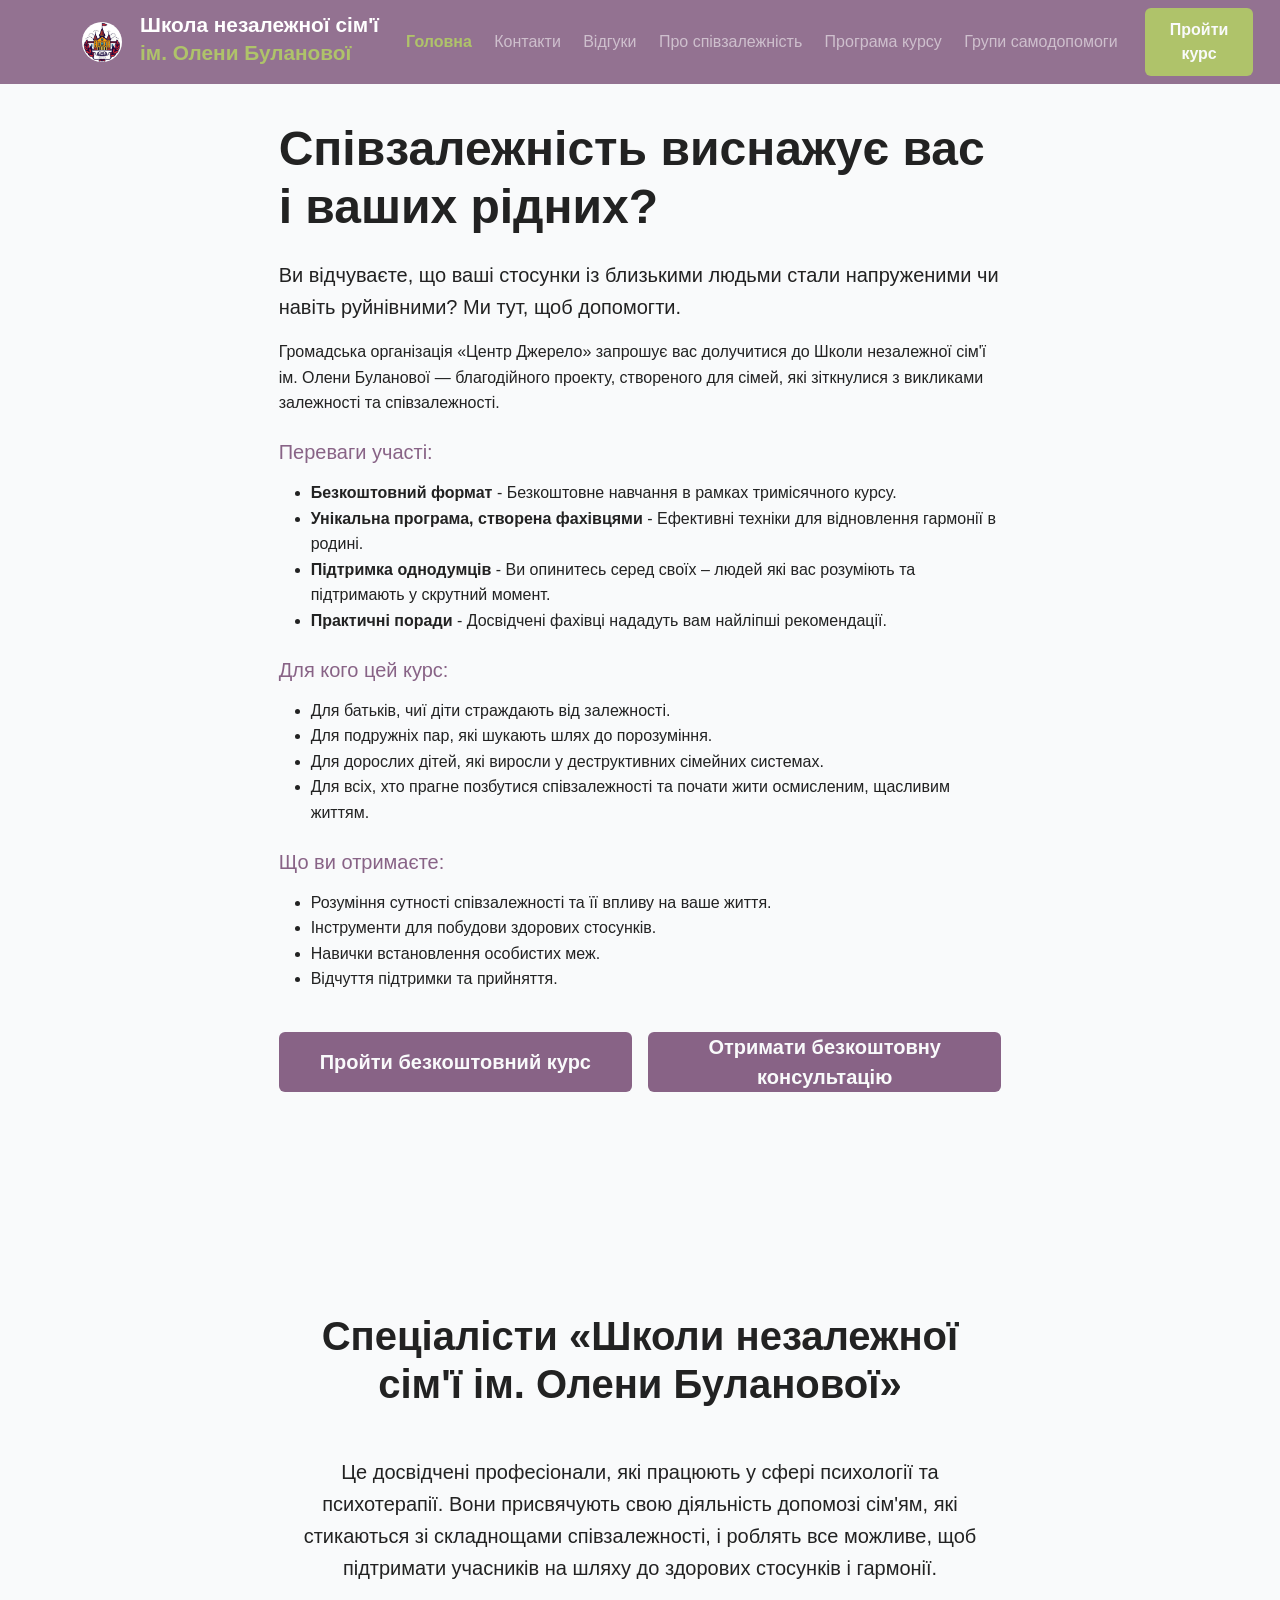
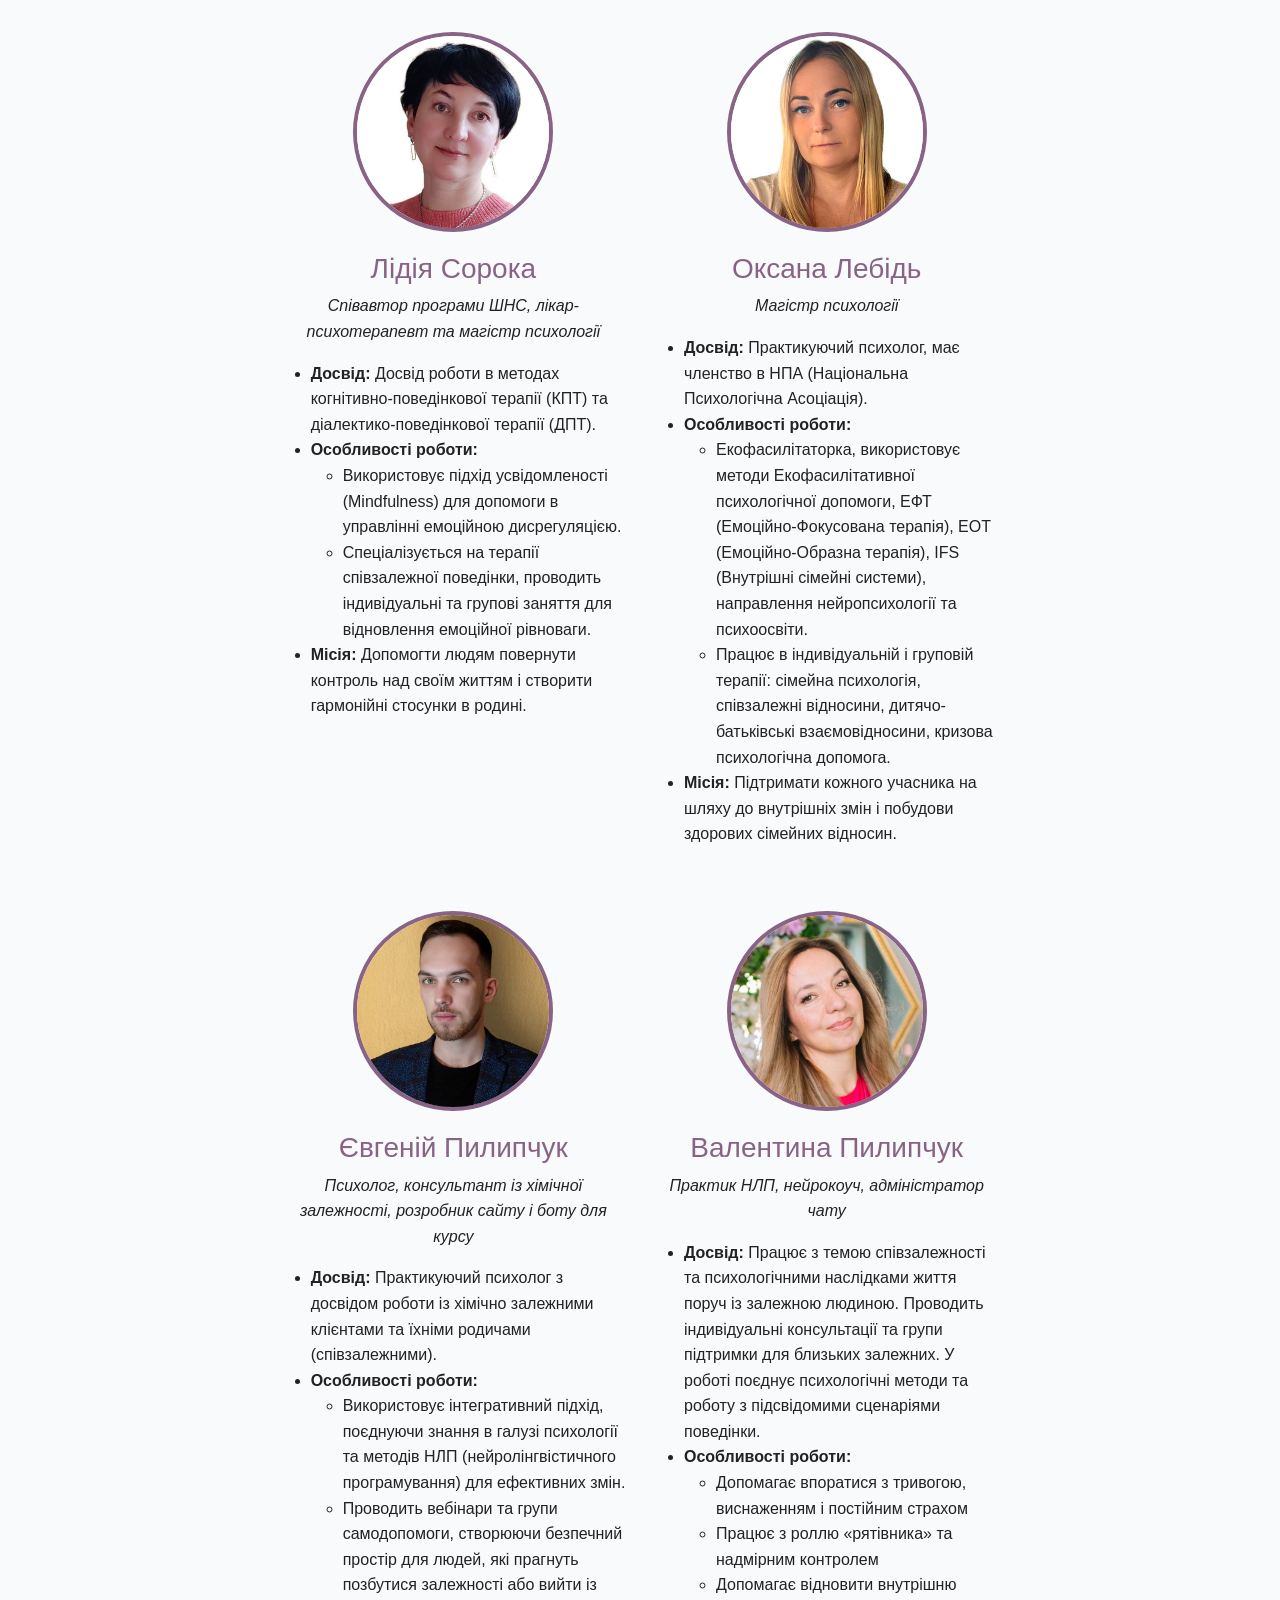
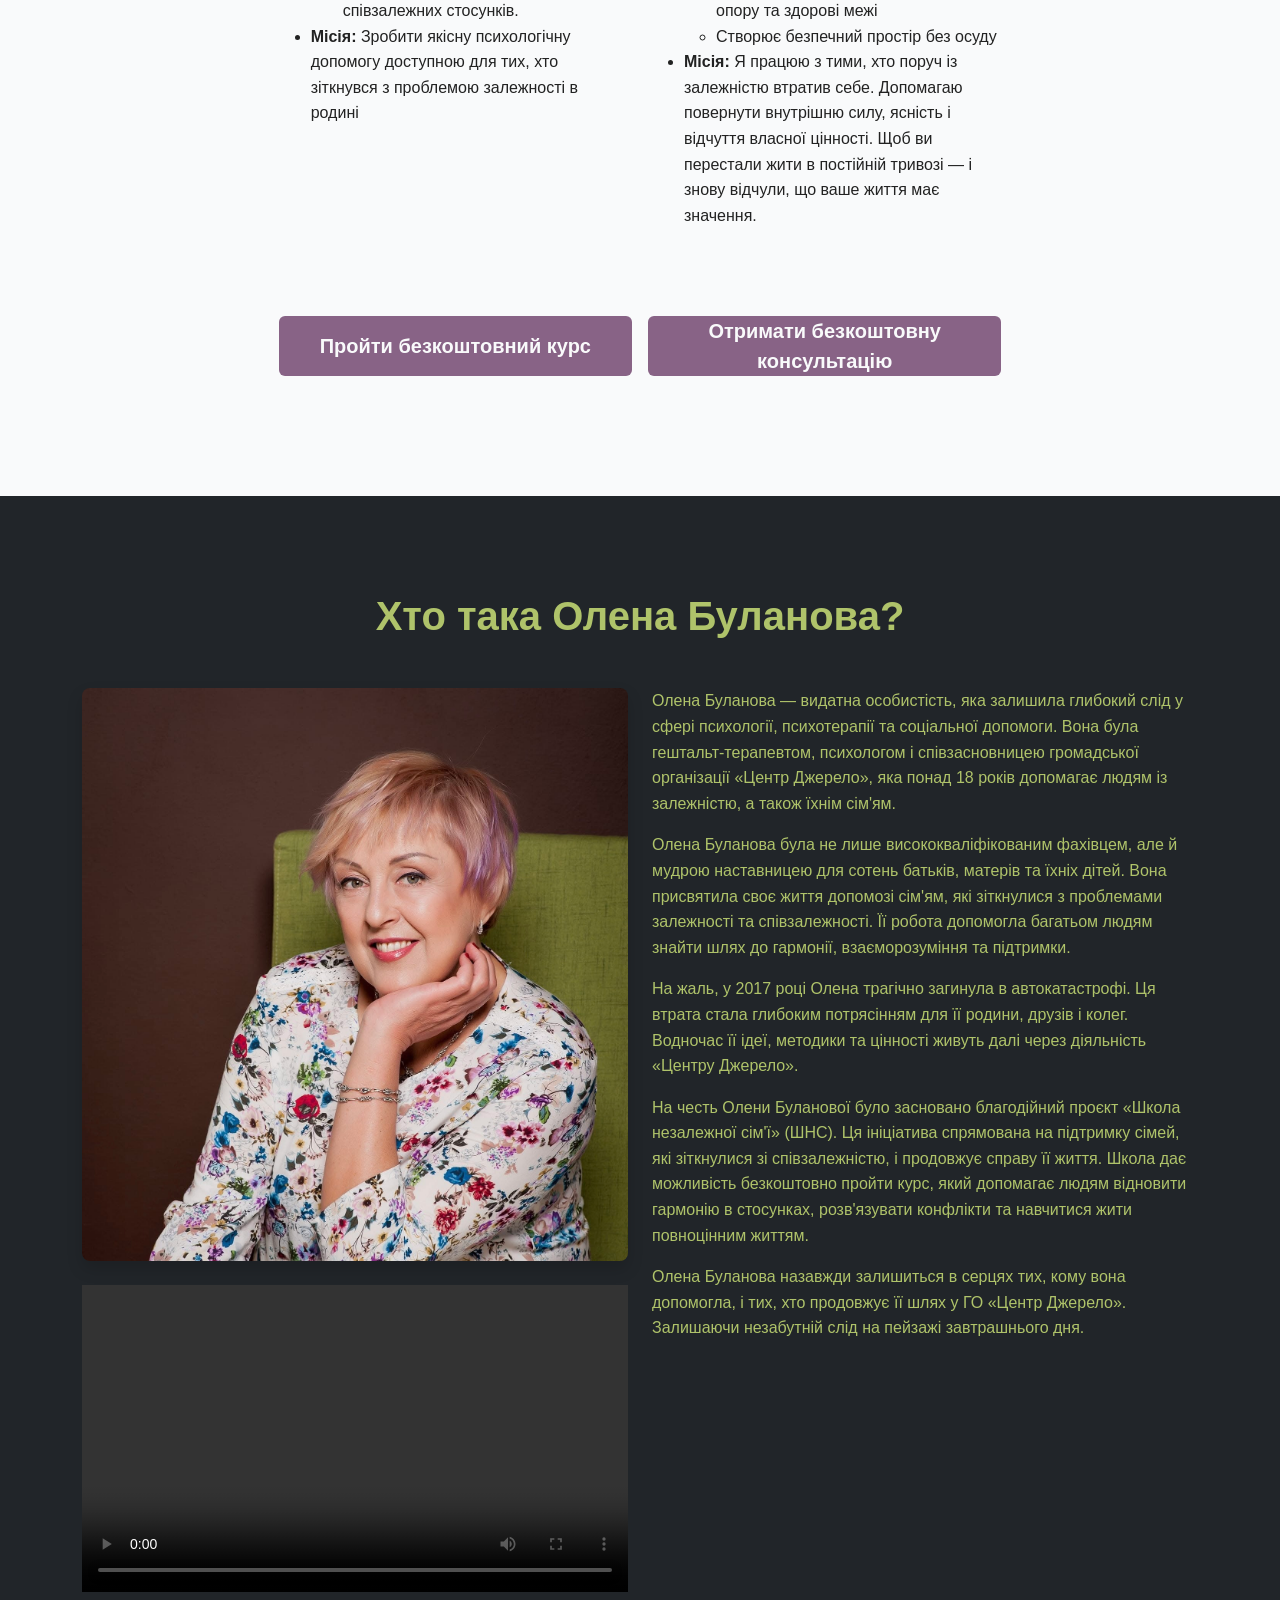
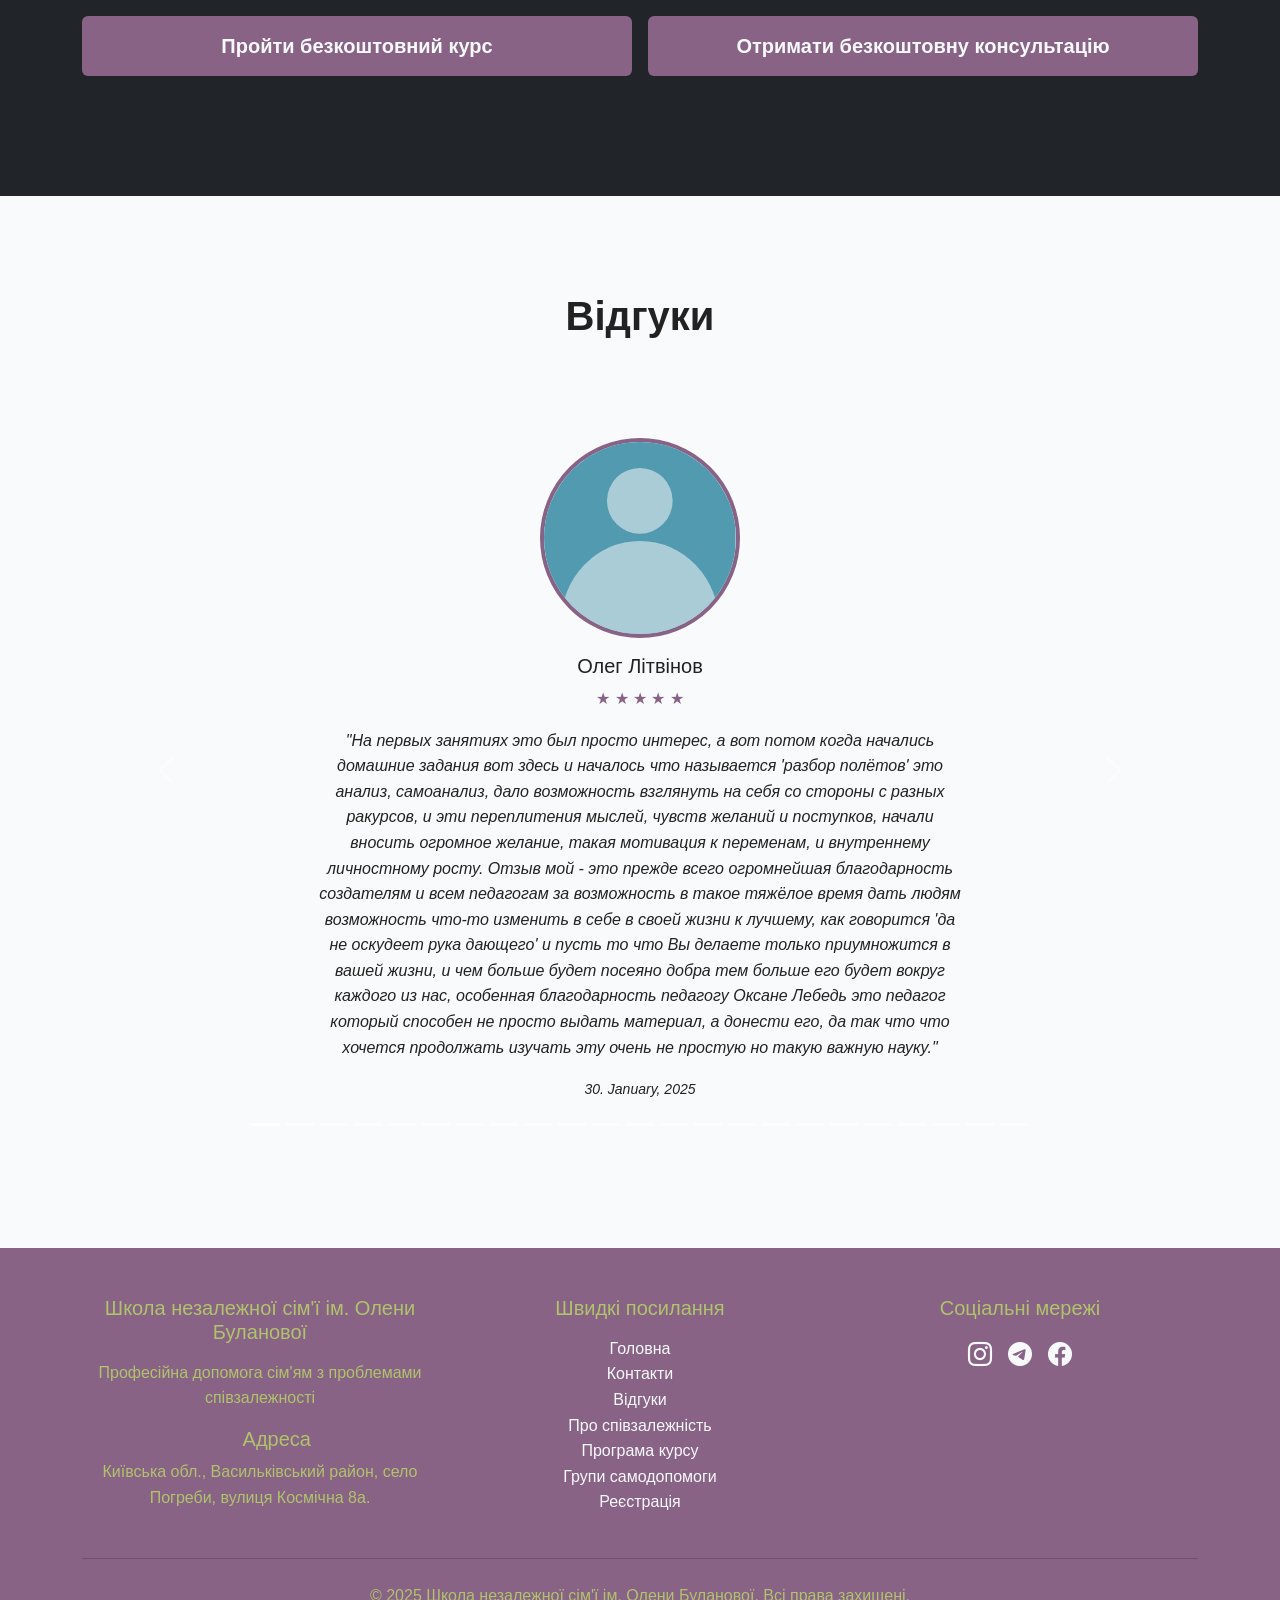
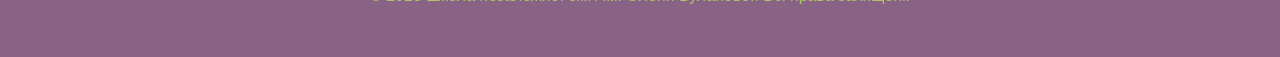
==== commit 3e25e222: "new-color" ====
--- a/index.html
+++ b/index.html
@@ -48,7 +48,7 @@
             <img src="img\logo.jpg" alt="Логотип" class="navbar-logo me-2">
             <div class="d-flex flex-column">
                 <span class="brand-text lh-1">Школа незалежної сім'ї</span>
-                <span class="accent-text brand-text">ім. Олени Буланової</span>
+                <span class="brand-text accent-text2">ім. Олени Буланової</span>
             </div>
         </a>
         <button class="navbar-toggler" type="button" data-bs-toggle="collapse" data-bs-target="#navbarNav">
@@ -75,7 +75,7 @@
                     <a class="nav-link" href="grups.html">Групи самодопомоги</a>
                 </li>
                 <li class="nav-item ms-lg-3">
-                    <a href="https://t.me/Bulanova_school_bot?start=kurs" class="btn btn-accent">Пройти курс</a>
+                    <a href="https://t.me/Bulanova_school_bot?start=kurs" class="btn btn-accent2">Пройти курс</a>
                 </li>
             </ul>
         </div>
@@ -230,7 +230,7 @@
     <!-- Олена Буланова -->
     <section class="py-5 bg-dark" id="olena-bulanova">
         <div class="container py-5">
-            <h1 class="text-center fw-bold mb-5">Хто така Олена Буланова?</h1>
+            <h1 class="text-center fw-bold mb-5 accent-text2">Хто така Олена Буланова?</h1>
             
             <div class="row">
                 <div class="col-md-6">
@@ -243,7 +243,7 @@
                         </video>
                     </div>
                 </div>
-                <div class="col-md-6">
+                <div class="col-md-6 accent-text2">
                     <p>Олена Буланова — видатна особистість, яка залишила глибокий слід у сфері психології, психотерапії та соціальної допомоги. Вона була гештальт-терапевтом, психологом і співзасновницею громадської організації «Центр Джерело», яка понад 18 років допомагає людям із залежністю, а також їхнім сім'ям.</p>
                     
                     <p>Олена Буланова була не лише висококваліфікованим фахівцем, але й мудрою наставницею для сотень батьків, матерів та їхніх дітей. Вона присвятила своє життя допомозі сім'ям, які зіткнулися з проблемами залежності та співзалежності. Її робота допомогла багатьом людям знайти шлях до гармонії, взаєморозуміння та підтримки.</p>
@@ -748,15 +748,15 @@
         <div class="container">
             <div class="row">
                 <div class="col-md-4 mb-3 mb-md-0">
-                    <h5 class="mb-3">Школа незалежної сім'ї <span class="accent-text">ім. Олени Буланової</span></h5>
-                    <p>Професійна допомога сім'ям з проблемами співзалежності</p>
-                    <div class="mb-4">
+                    <h5 class="mb-3 accent-text2">Школа незалежної сім'ї <span class="accent-text2">ім. Олени Буланової</span></h5>
+                    <p class="accent-text2">Професійна допомога сім'ям з проблемами співзалежності</p>
+                    <div class="mb-4 accent-text2">
                         <h5><i class="bi bi-geo-alt-fill accent-text me-2"></i> Адреса</h5>
                         <p>Київська обл., Васильківський район, село Погреби, вулиця Космічна 8а.</p>
                     </div>
                 </div>
                 <div class="col-md-4 mb-3 mb-md-0">
-                    <h5 class="mb-3">Швидкі посилання</h5>
+                    <h5 class="mb-3 accent-text2">Швидкі посилання</h5>
                     <ul class="list-unstyled">
                         <li><a href="#home" class="text-decoration-none text-light">Головна</a></li>
                         <li><a href="#contacts" class="text-decoration-none text-light">Контакти</a></li>
@@ -768,7 +768,7 @@
                     </ul>
                 </div>
                 <div class="col-md-4">
-                    <h5 class="mb-3">Соціальні мережі</h5>
+                    <h5 class="mb-3 accent-text2">Соціальні мережі</h5>
                     <div class="d-flex justify-content-center gap-3">
                         <a href="https://www.instagram.com/djerelo.help" class="text-light"><i class="bi bi-instagram fs-4"></i></a>
                         <a href="https://t.me/ninarkotikam_bot" class="text-light"><i class="bi bi-telegram fs-4"></i></a>
@@ -777,7 +777,7 @@
                 </div>
             </div>
             <hr class="my-4">
-            <p class="mb-0">&copy; 2025 Школа незалежної сім'ї ім. Олени Буланової. Всі права захищені.</p>
+            <p class="mb-0 accent-text2">&copy; 2025 Школа незалежної сім'ї ім. Олени Буланової. Всі права захищені.</p>
         </div>
     </footer>
       <!-- Binotel call btn -->
--- a/css/stile.css
+++ b/css/stile.css
@@ -1,7 +1,8 @@
 :root {
-    --bg-color: #132450;
-    --text-color: #fffefd;
-    --accent-color: #ffcc2b;
+    --bg-color: #F9FAFB;
+    --text-color: #222222;
+    --accent-color: #886386;
+    --accent-color2: #AFC36A;
 }
 
 body {
@@ -18,14 +19,27 @@
     border: none;
     padding: 10px 25px;
 }
-
+.btn-accent2 {
+    background-color: #AFC36A;
+    color: var(--bg-color);
+    font-weight: 600;
+    border: none;
+    padding: 10px 25px;
+}
+.btn-accent2:hover {
+    background-color: #AFC36A;
+    color: var(--bg-color);
+}
 .btn-accent:hover {
-    background-color: #e6b825;
+    background-color: #AFC36A;
     color: var(--bg-color);
 }
 
 .accent-text {
     color: var(--accent-color);
+}
+.accent-text2 {
+    color: var(--accent-color2);
 }
 
 .hero-section {
@@ -54,7 +68,7 @@
 }
 
 footer {
-    background-color: rgba(0, 0, 0, 0.2);
+    background-color: var(--accent-color);
     padding: 30px 0;
 }
 
@@ -64,6 +78,7 @@
     object-fit: cover;
     border-radius: 50%;
     margin-bottom: 20px;
+    border: 4px solid var(--accent-color);
 }
 
 .testimonial-carousel {
@@ -102,7 +117,7 @@
 }
 
 .back-link:hover {
-    color: #e6b825;
+    color: #AFC36A;
 }
 
 .registration-hero {
@@ -310,11 +325,11 @@
 }
 
 .navbar {
-    background-color: rgba(19, 36, 80, 0.9);
+    background-color: rgba(136, 99, 134, 0.9);
 }
 
 .navbar .nav-link.active {
-    color: var(--accent-color) !important;
+    color: var(--accent-color2) !important;
     font-weight: 600;
 }
 /* Кнопка звонка - заявки */
@@ -341,7 +356,7 @@
   overflow: hidden;
 }
 .campakesad {
-  background: #e6b825;
+  background: #AFC36A;
   position: relative;
   transition: .5s;
 }
@@ -364,7 +379,7 @@
   transition: .5s ease-in-out;
 }
 .campakesad:hover {
-  background: #e6b825;
+  background: #AFC36A;
 }
 .campakesad:hover i {
   transition: .5s ease-in-out;
@@ -380,7 +395,7 @@
 .campakesad:hover::after {
   content: '';
   position: absolute;
-  border: 1px solid #e6b825;
+  border: 1px solid #AFC36A;
   left: -20px;
   right: -20px;
   top: -20px;
@@ -432,26 +447,26 @@
 .cta-button {
     animation: gentlePulse 2.5s infinite;
     transition: transform 0.2s, background-color 0.2s;
-    -webkit-tap-highlight-color: rgba(255, 204, 43, 0.3);
+    -webkit-tap-highlight-color: rgba(136, 99, 134, 0.3);
     position: relative;
     overflow: hidden;
 }
 
 .cta-button:active {
     transform: scale(0.95);
-    background-color: #e6b825;
+    background-color: #AFC36A;
 }
 
 /* Более мягкая пульсация, не раздражает глаза */
 @keyframes gentlePulse {
     0% {
-        box-shadow: 0 0 0 0 rgba(255, 204, 43, 0.4);
+        box-shadow: 0 0 0 0 rgba(136, 99, 134, 0.4);
     }
     50% {
-        box-shadow: 0 0 0 10px rgba(255, 204, 43, 0);
+        box-shadow: 0 0 0 10px rgba(136, 99, 134, 0);
     }
     100% {
-        box-shadow: 0 0 0 0 rgba(255, 204, 43, 0);
+        box-shadow: 0 0 0 0 rgba(136, 99, 134, 0);
     }
 }
 
@@ -459,7 +474,7 @@
 @media (hover: hover) {
     .cta-button:hover {
         transform: translateY(-2px);
-        box-shadow: 0 5px 15px rgba(255, 204, 43, 0.3);
+        box-shadow: 0 5px 15px rgba(136, 99, 134, 0.3);
     }
 }
 .button-grid {
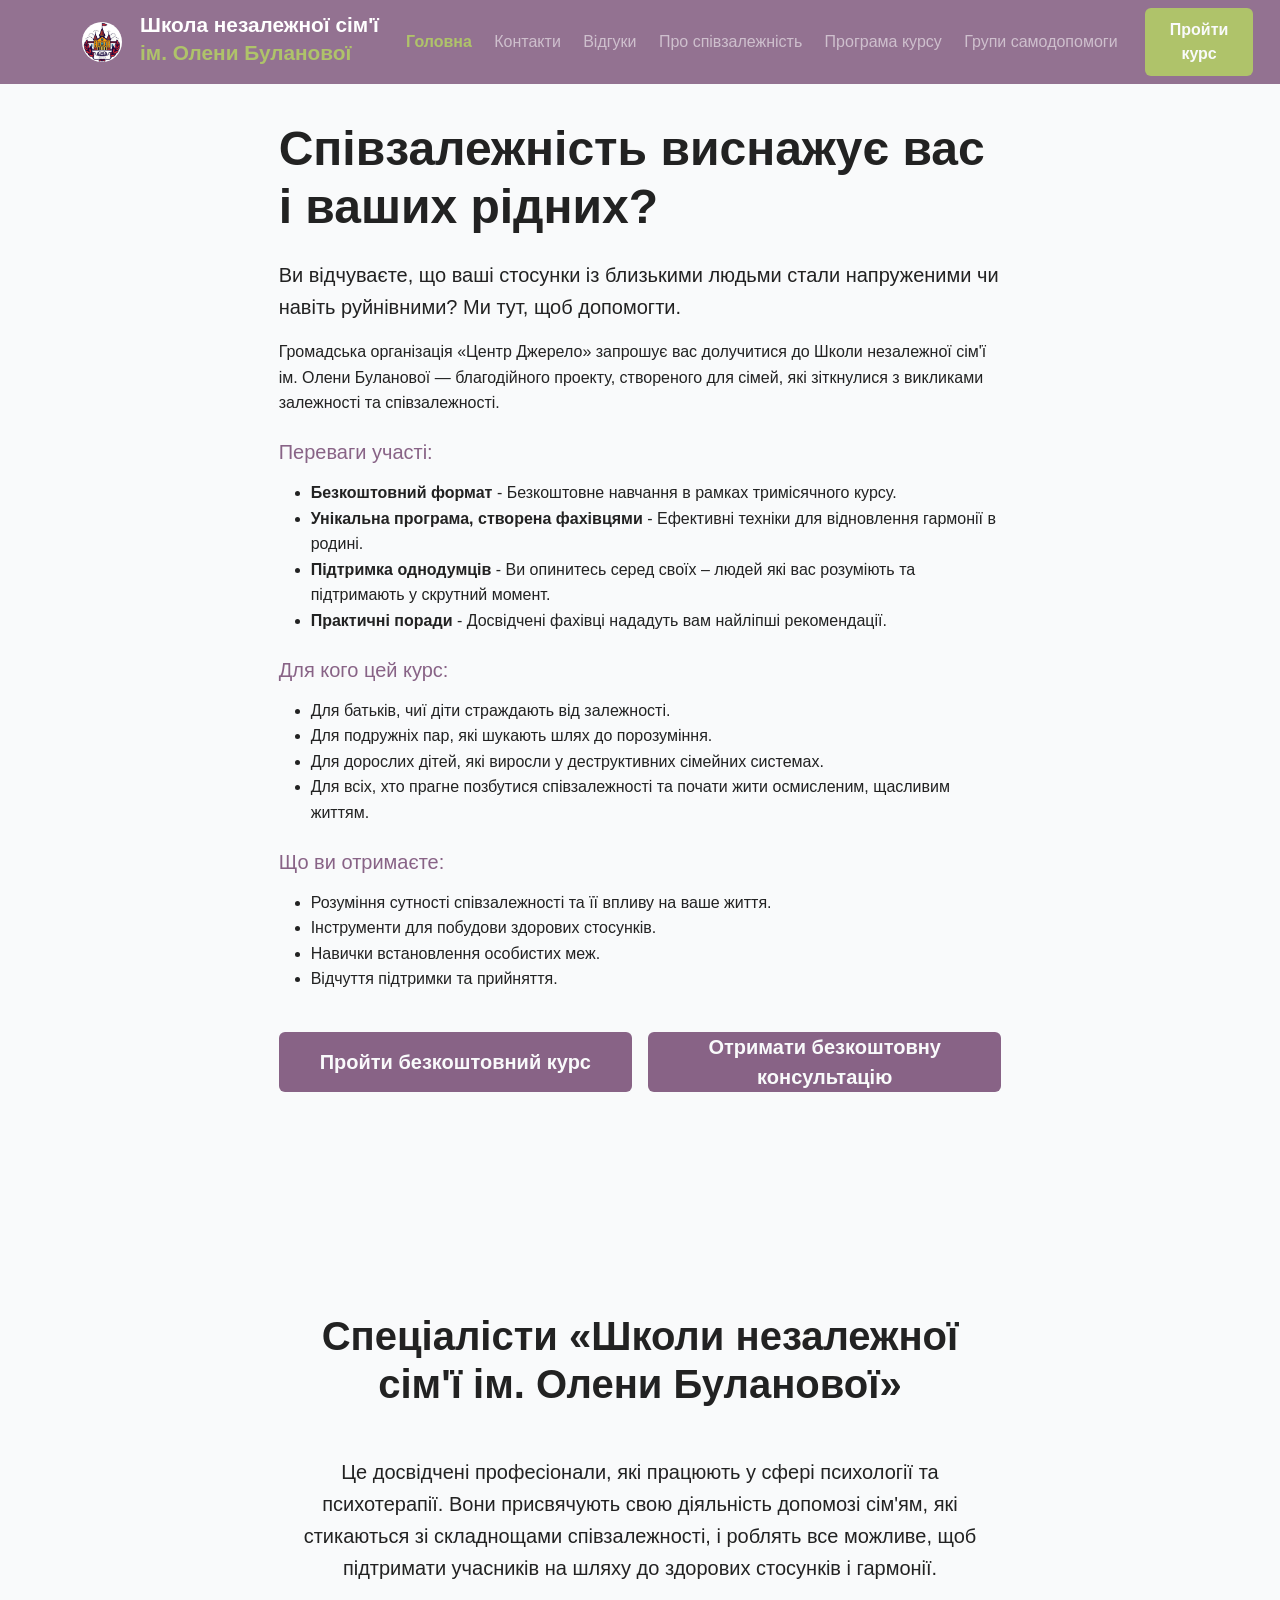
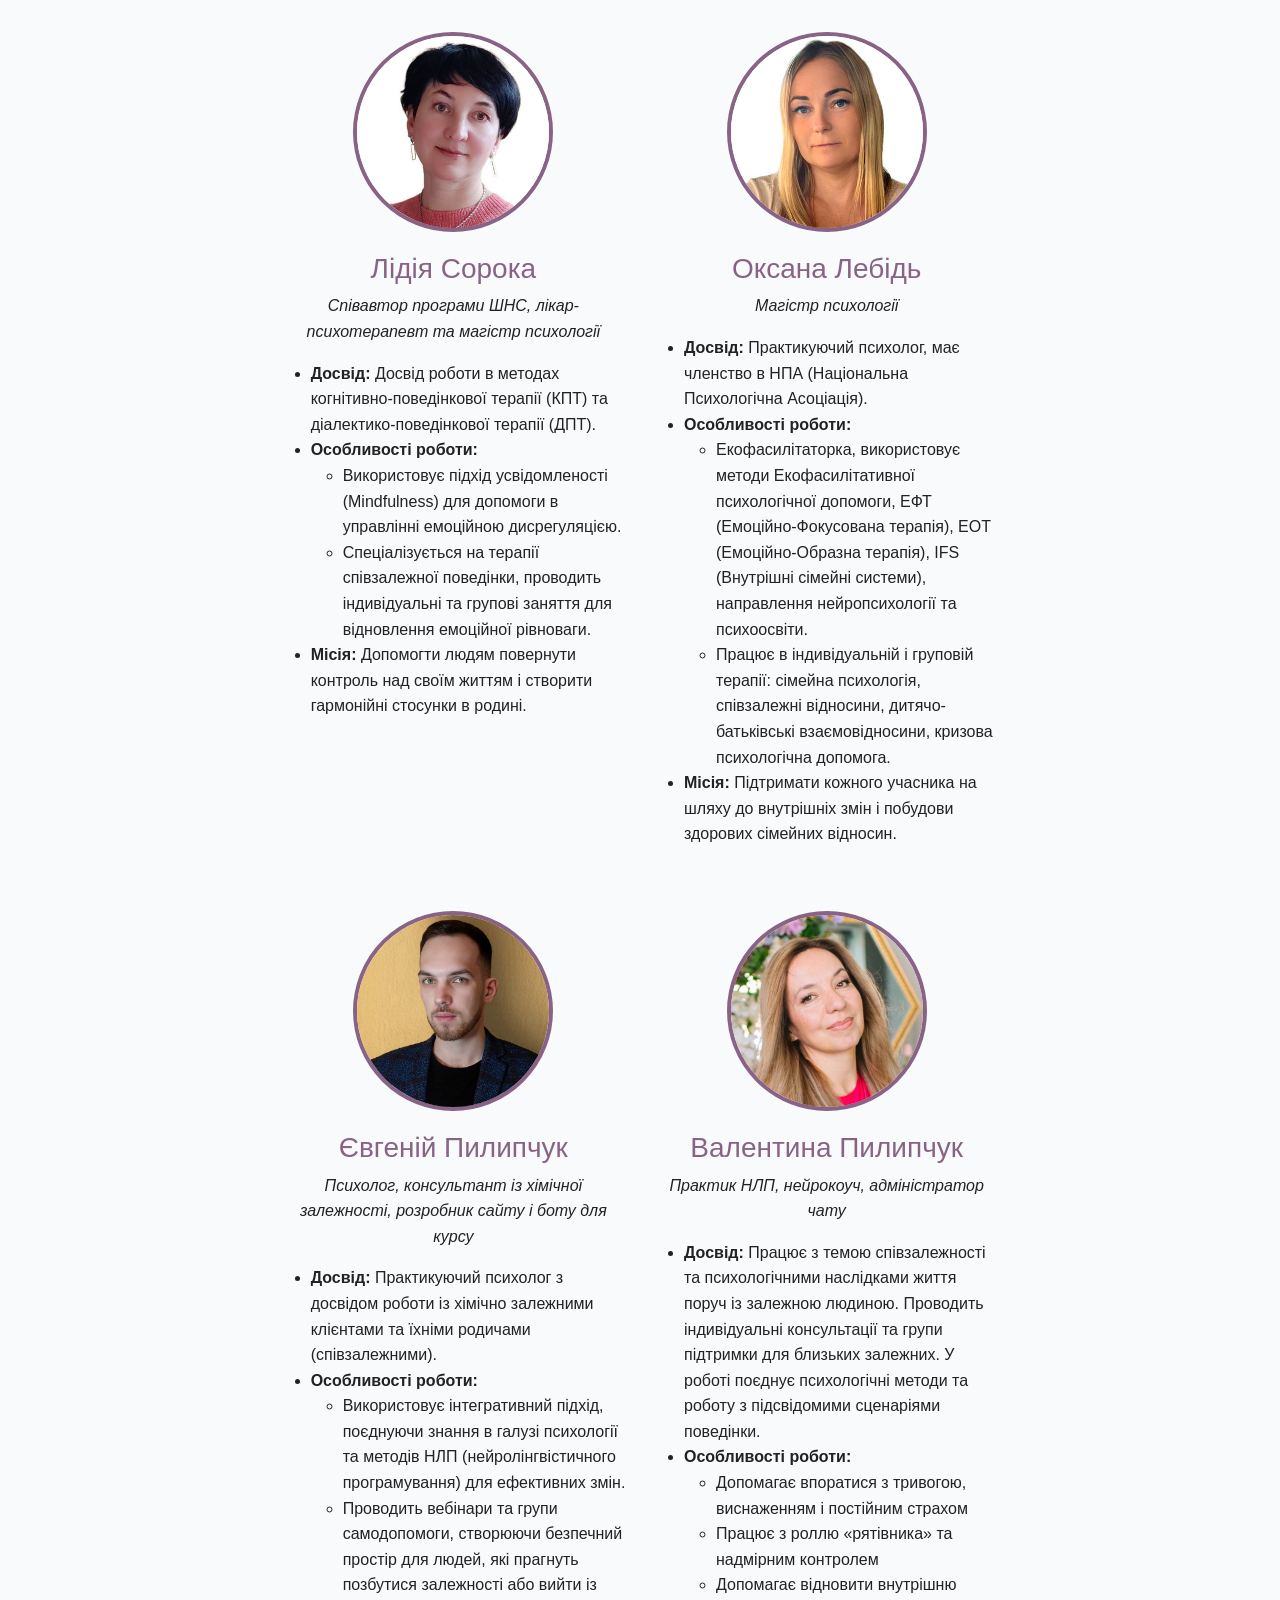
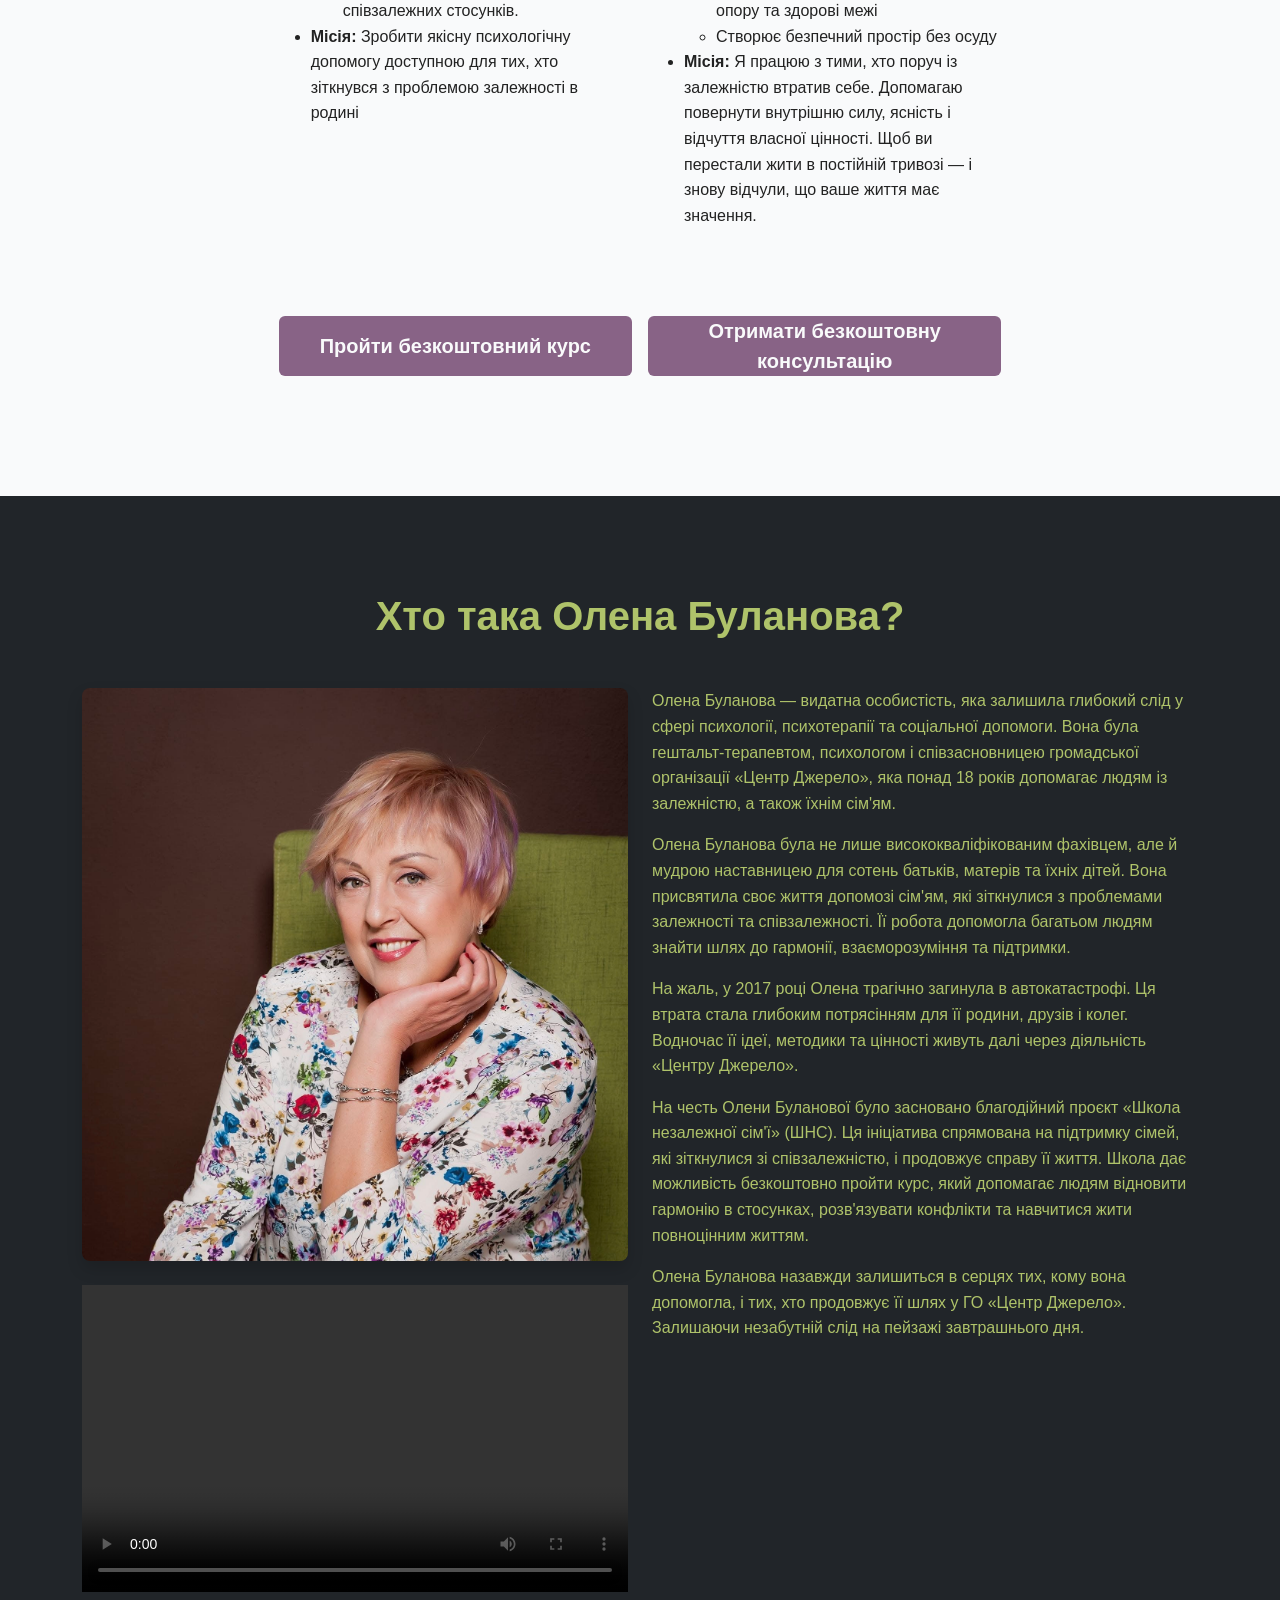
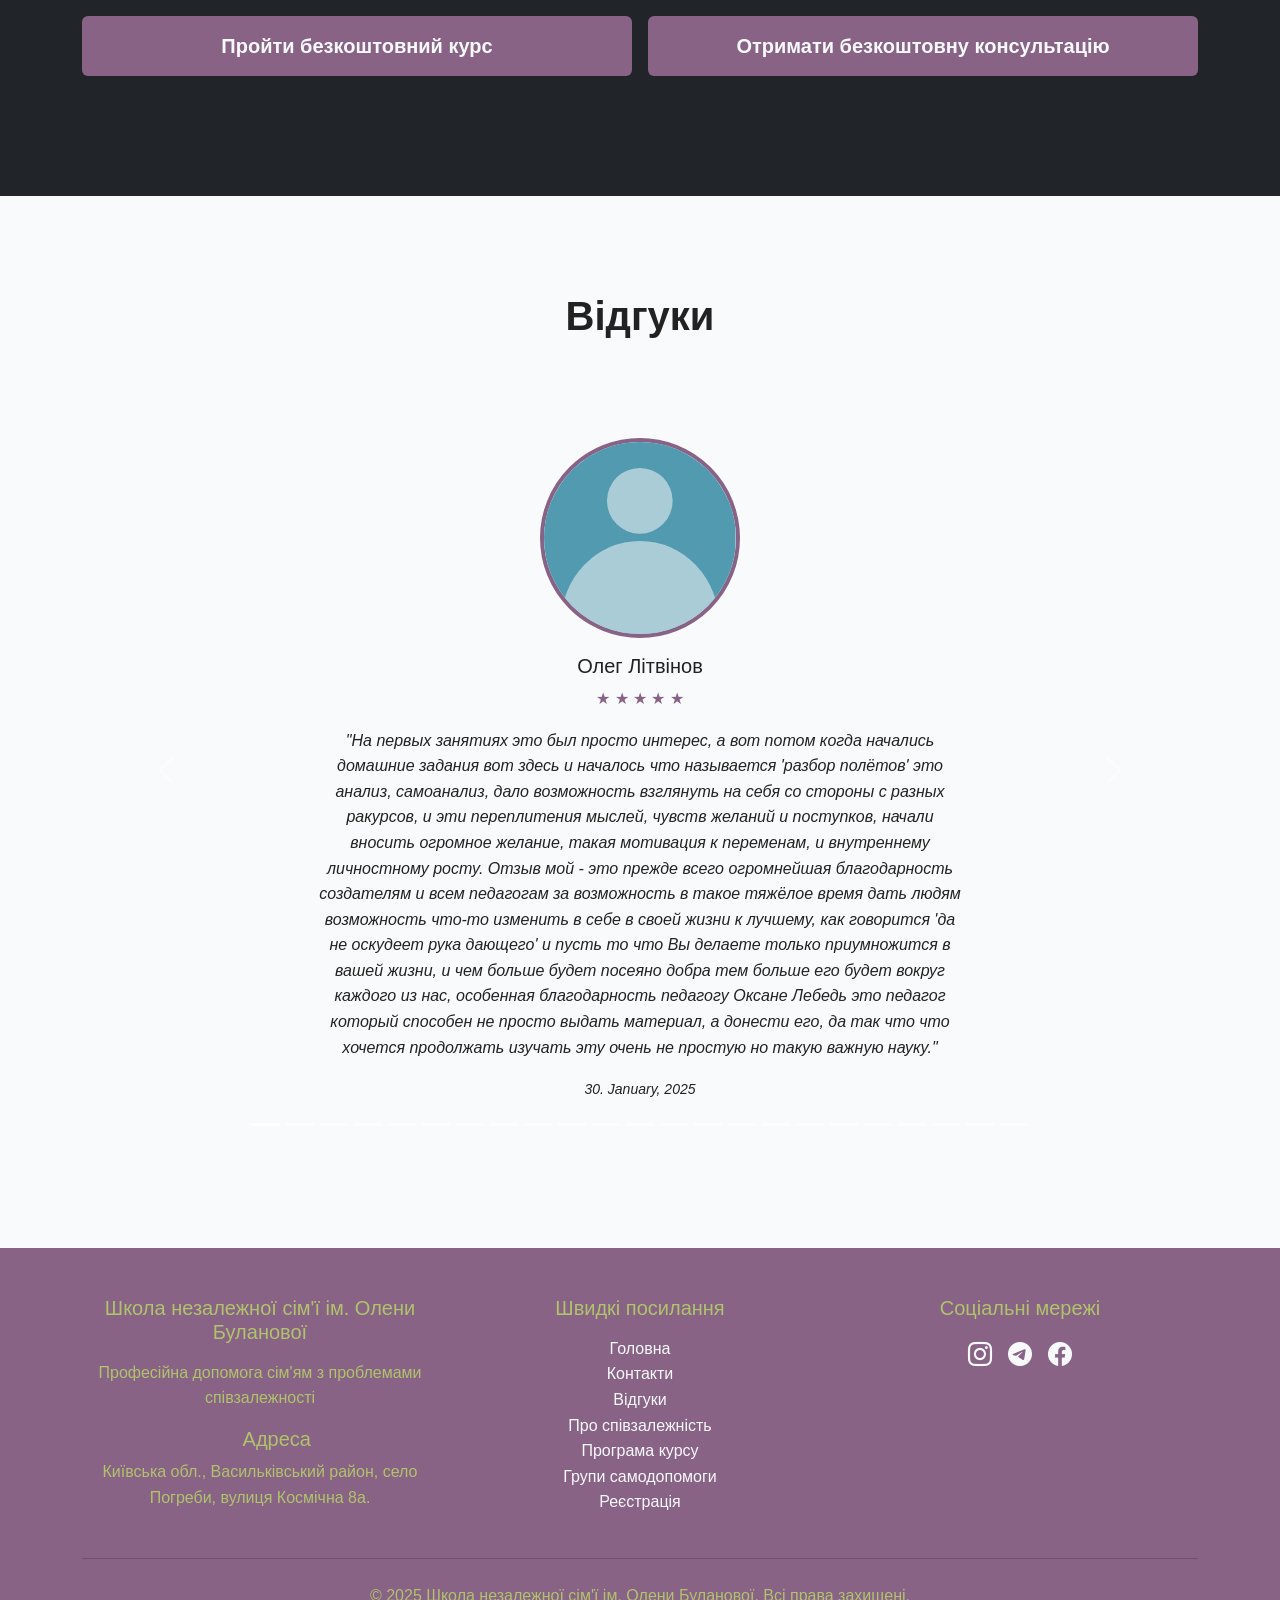
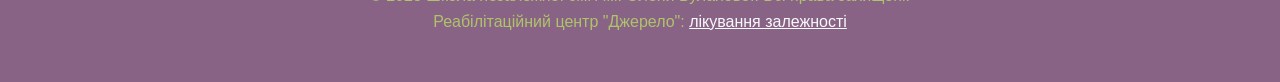
==== commit c4372e30: "seo" ====
--- a/index.html
+++ b/index.html
@@ -778,6 +778,7 @@
             </div>
             <hr class="my-4">
             <p class="mb-0 accent-text2">&copy; 2025 Школа незалежної сім'ї ім. Олени Буланової. Всі права захищені.</p>
+            <p class="mb-0 accent-text2">Реабілітаційний центр "Джерело": <a href="https://ninarkotikam.com/" class="text-light">лікування залежності</a></p>
         </div>
     </footer>
       <!-- Binotel call btn -->
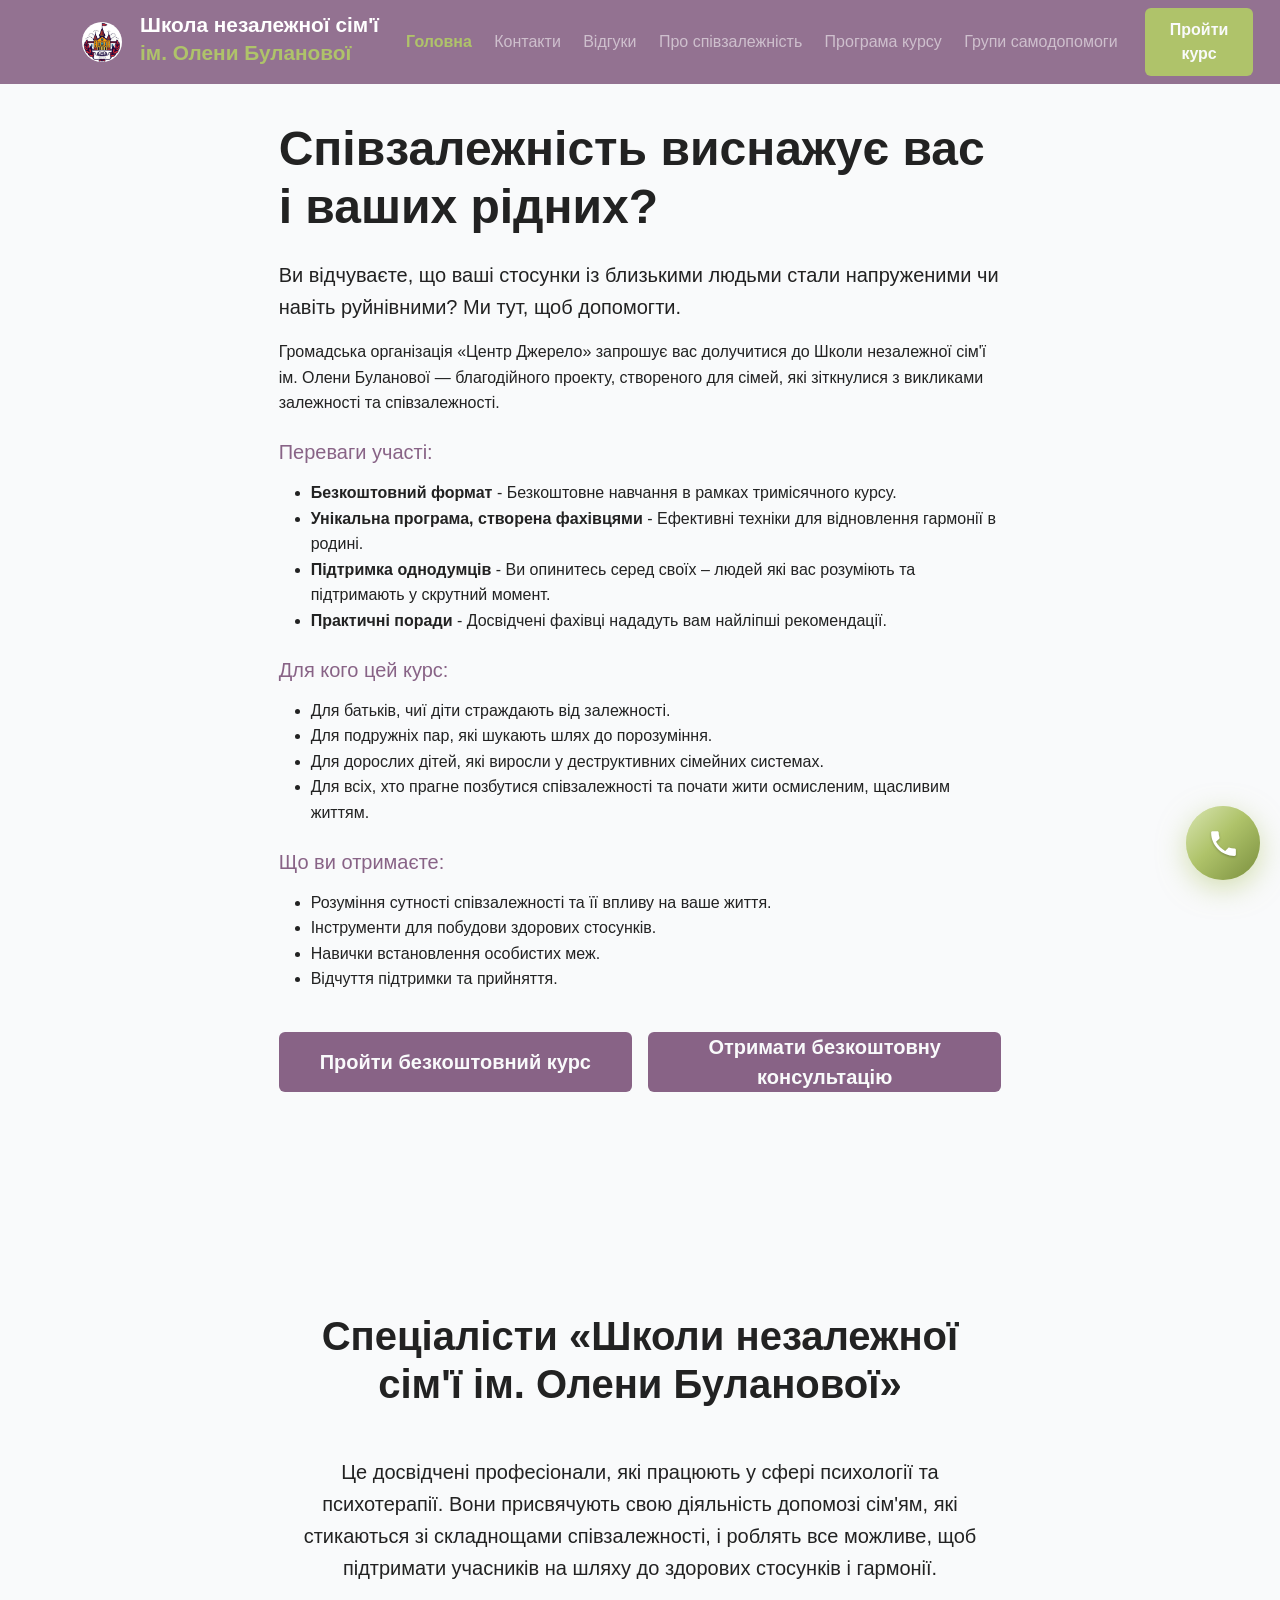
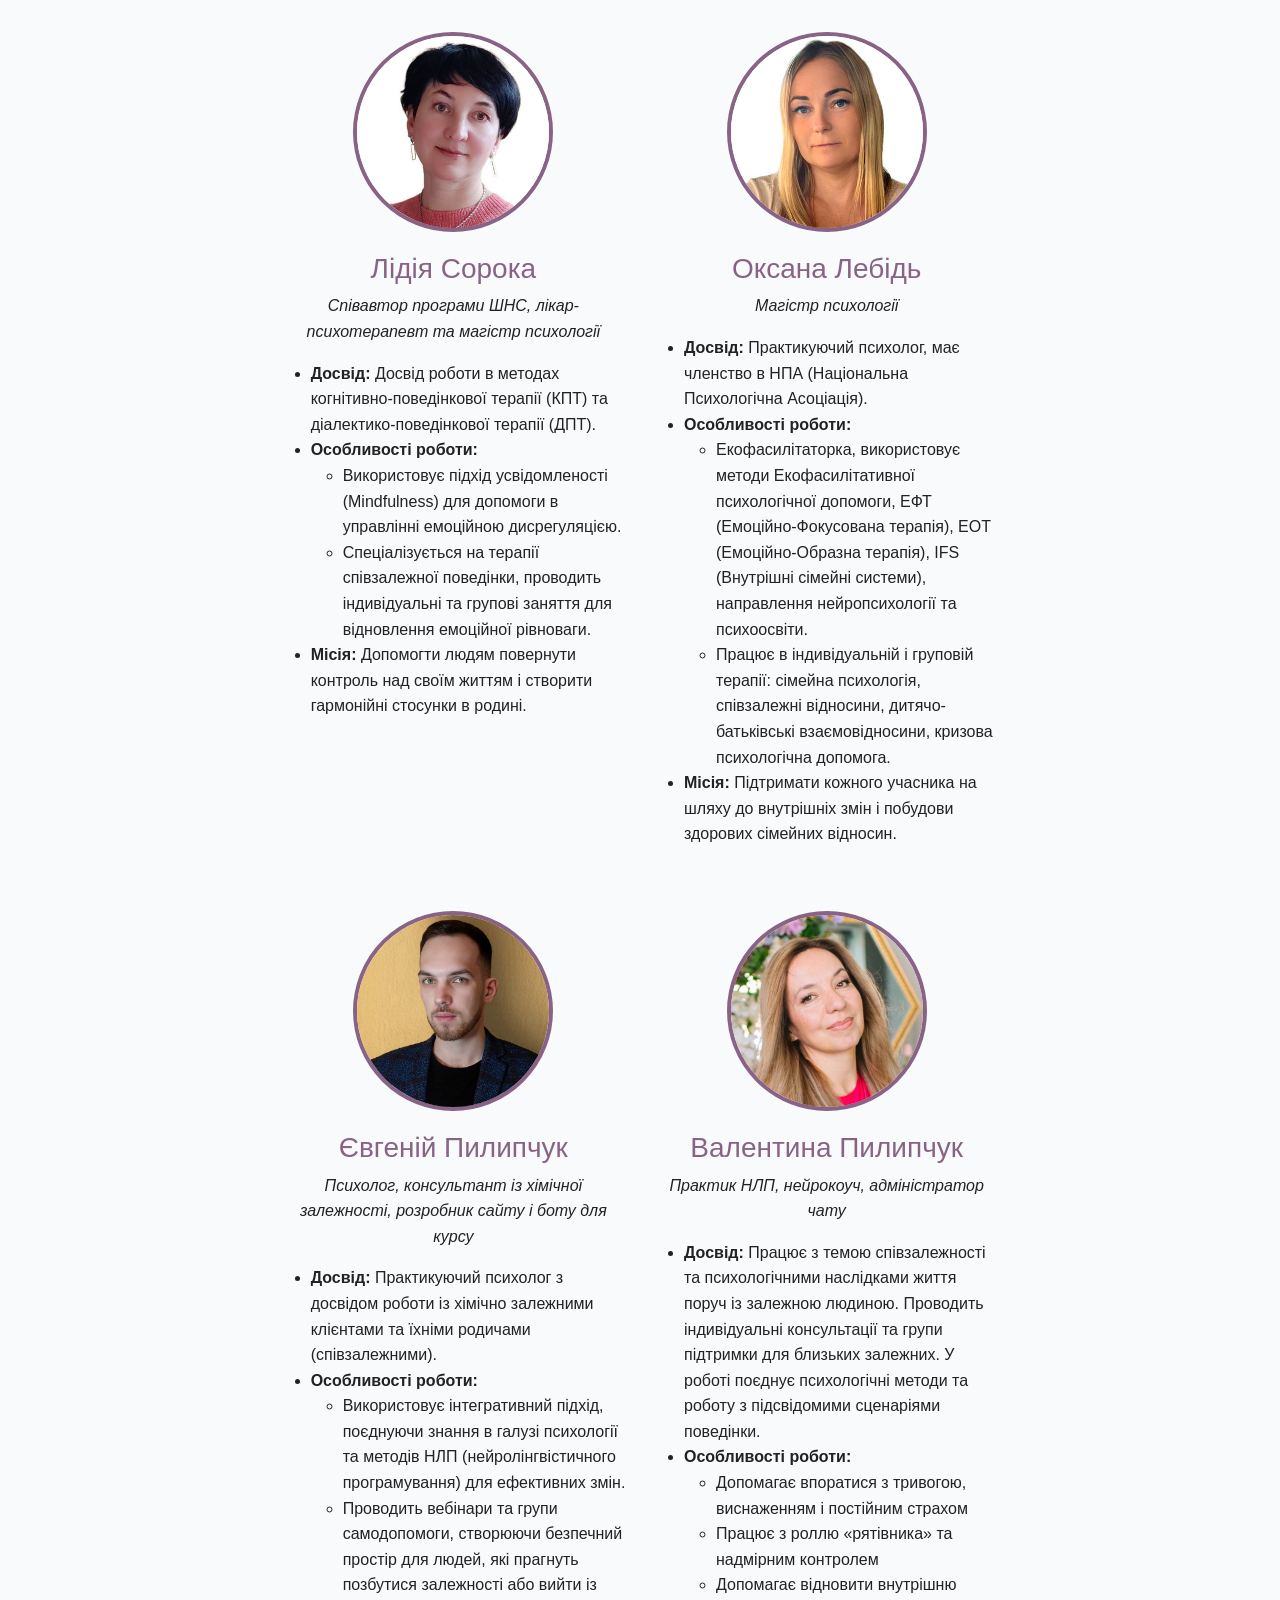
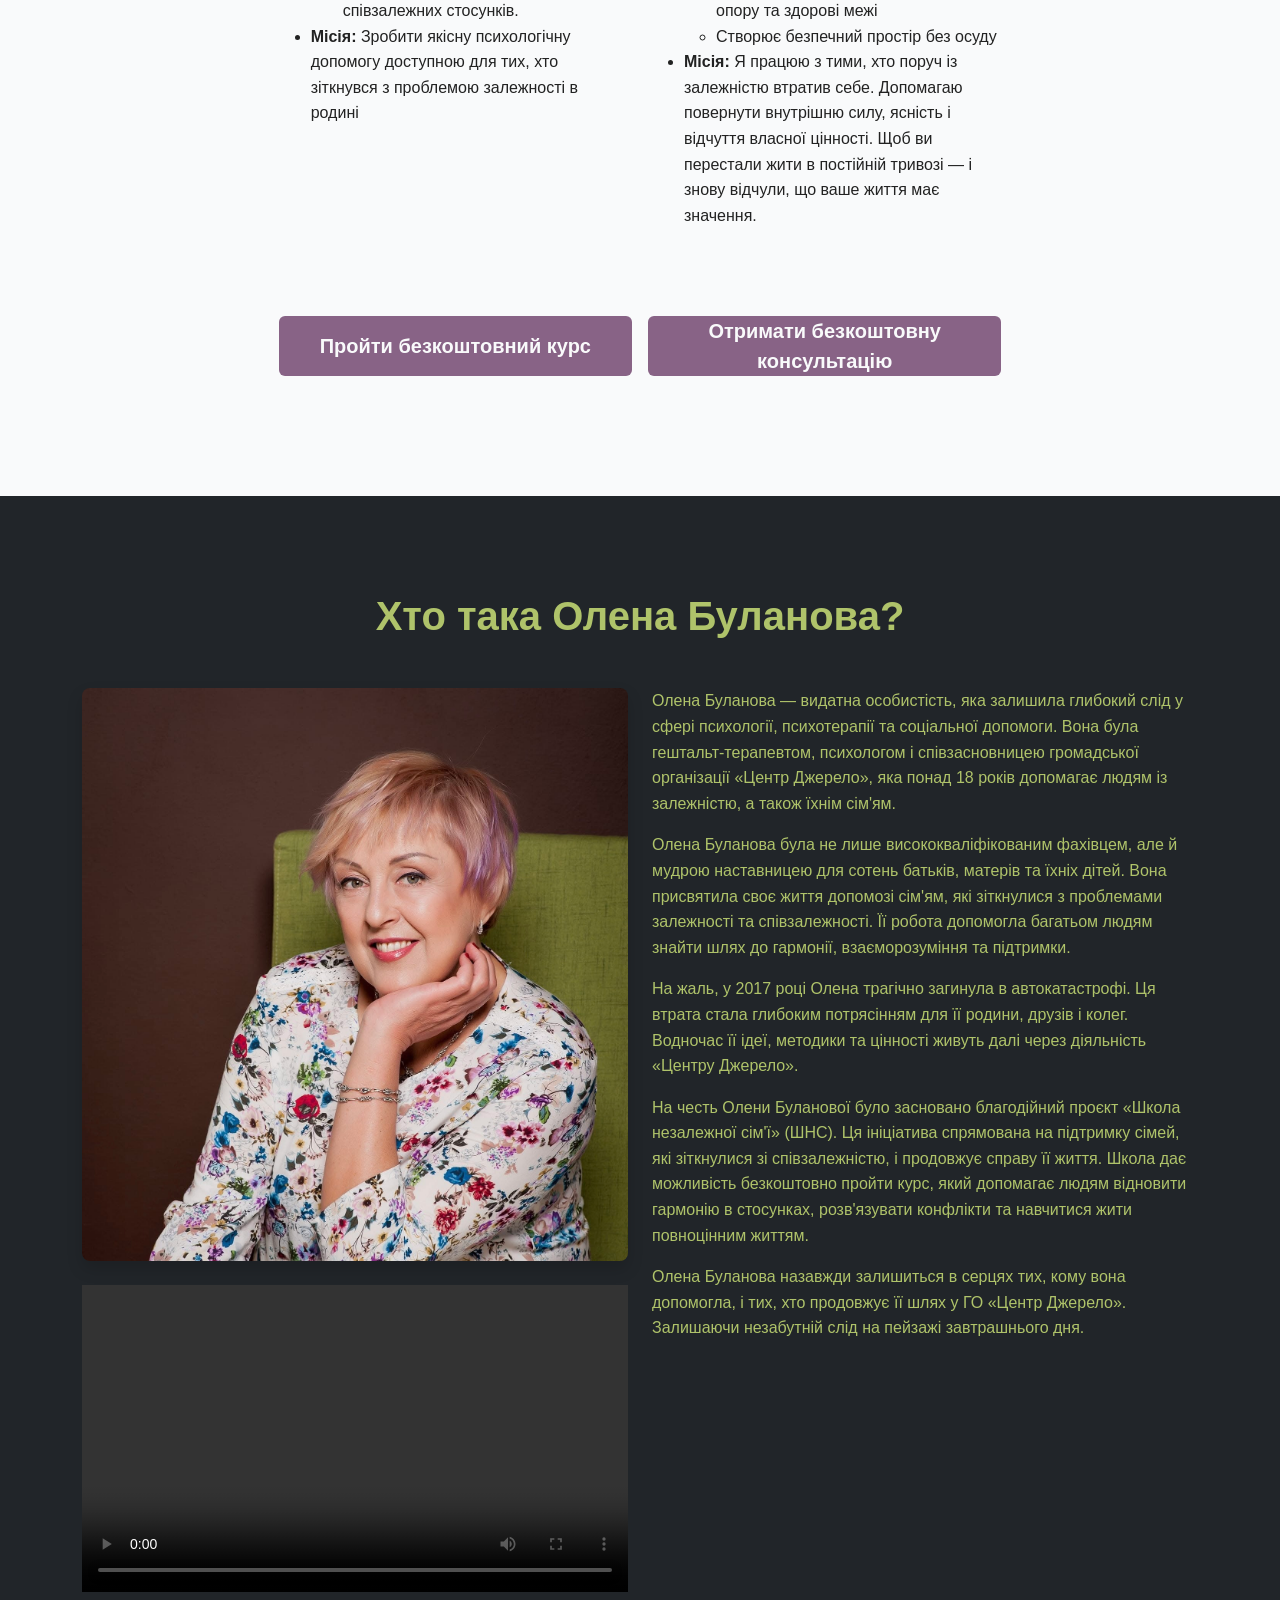
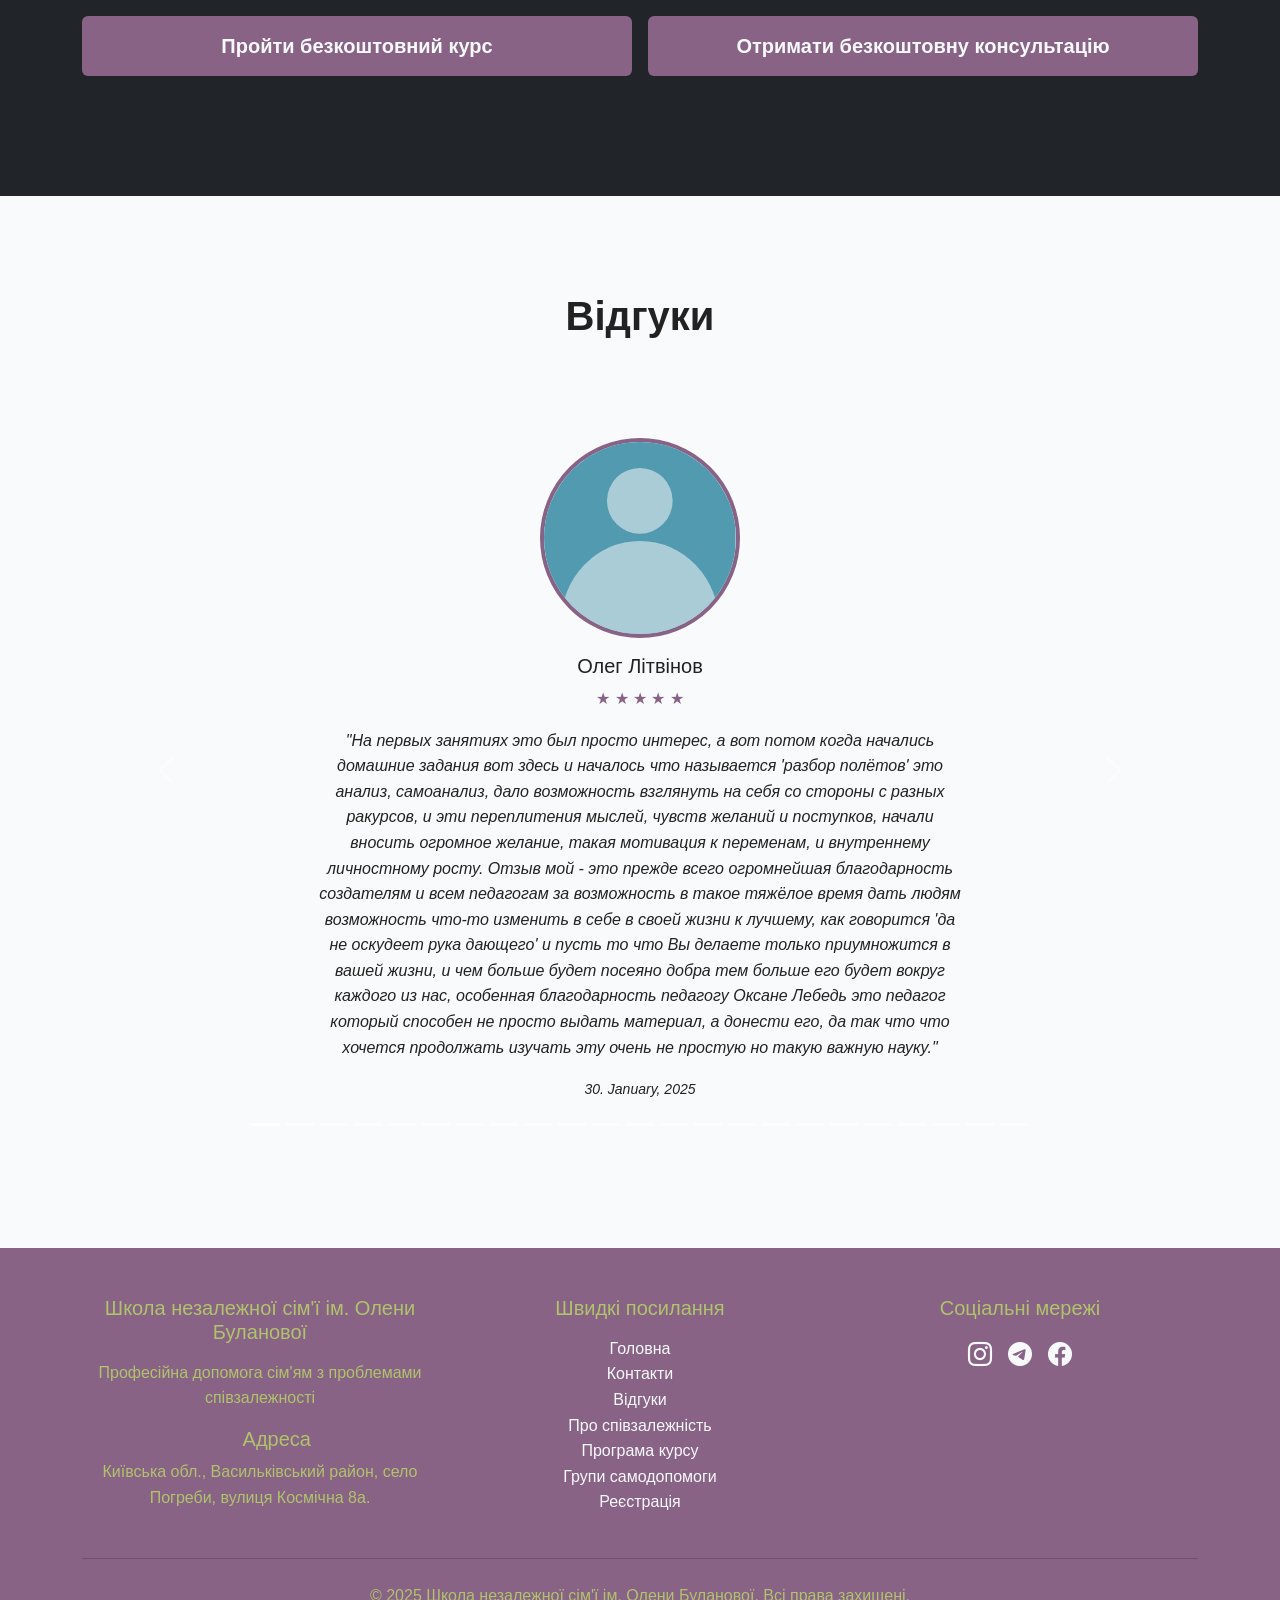
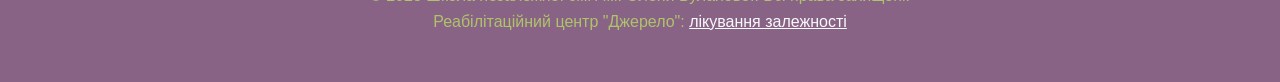
==== commit 1f5a3de7: "cta" ====
--- a/index.html
+++ b/index.html
@@ -82,6 +82,45 @@
     </div>
 </nav>
 
+<div id="dzcb-fab"><div id="dzcb-bubble"></div><button id="dzcb-btn" aria-label="callback"><span class="ring"></span>
+<svg viewBox="0 0 24 24"><path d="M6.6 10.8c1.4 2.8 3.8 5.1 6.6 6.6l2.2-2.2c.3-.3.7-.4 1-.2 1.1.4 2.3.6 3.6.6.6 0 1 .4 1 1V20c0 .6-.4 1-1 1C10.6 21 3 13.4 3 4c0-.6.4-1 1-1h3.5c.6 0 1 .4 1 1 0 1.2.2 2.4.6 3.6.1.4 0 .8-.2 1l-2.3 2.2z"/></svg>
+<span id="dzcb-lbl">Передзвонити</span></div>
+<div id="dzcb-ov"><div id="dzcb-box">
+ <button class="x" id="dzcb-x">&times;</button>
+ <div id="dzcb-open">
+   <h3 id="dzcb-h1">Передзвонимо за 2 хвилини</h3>
+   <p id="dzcb-p1">Залиште номер, і наш спеціаліст передзвонить вам протягом 2 хвилин. Безкоштовно та анонімно.</p>
+   <input id="dzcb-ph1" type="tel" inputmode="tel" placeholder="+380 __ ___ __ __" autocomplete="tel">
+   <div class="dzcb-err" id="dzcb-e1"></div>
+   <button class="go" id="dzcb-g1">Передзвоніть мені</button>
+   <button class="go alt" id="dzcb-toSched">🕐 Замовити дзвінок на конкретний час</button>
+ </div>
+ <div id="dzcb-closed" style="display:none">
+   <button class="dzcb-link" id="dzcb-toNow" style="display:none;text-align:left;margin:0 0 6px">← Передзвонити зараз</button>
+   <h3 id="dzcb-ch">На жаль, зараз неробочий час</h3>
+   <p id="dzcb-cp">Хочете, зателефонуємо вам о:</p>
+   <div id="dzcb-pick">
+     <select id="dzcb-day"></select>
+     <div class="dzcb-time">
+       <div class="dzcb-col2"><span class="dzcb-lab" id="dzcb-hlab">Година</span><div class="dzcb-stp"><button type="button" data-t="h" data-d="-1">&minus;</button><span id="dzcb-hh">09</span><button type="button" data-t="h" data-d="1">+</button></div></div>
+       <span class="dzcb-colon">:</span>
+       <div class="dzcb-col2"><span class="dzcb-lab" id="dzcb-mlab">Хвилина</span><div class="dzcb-stp"><button type="button" data-t="m" data-d="-1">&minus;</button><span id="dzcb-mm">00</span><button type="button" data-t="m" data-d="1">+</button></div></div>
+     </div>
+   </div>
+   <input id="dzcb-ph2" type="tel" inputmode="tel" placeholder="+380 __ ___ __ __" autocomplete="tel">
+   <div class="dzcb-err" id="dzcb-e2"></div>
+   <button class="go" id="dzcb-g2">Чекаю на дзвінок</button>
+ </div>
+ <div id="dzcb-ring">
+   <div class="n" id="dzcb-n">60</div>
+   <div class="t" id="dzcb-tt">Передзвонимо протягом 2 хвилин. Тримайте телефон поруч.</div>
+ </div>
+ <div id="dzcb-sched">
+   <div style="font-size:40px">📞</div>
+   <div class="big" id="dzcb-sb">Записали!</div>
+   <div class="t" id="dzcb-st">Передзвонимо у вказаний час.</div>
+ </div>
+</div></div>
     <!-- Герой секція -->
     <section class="hero-section" id="home">
         <div class="container col-lg-7">
@@ -778,17 +817,10 @@
             </div>
             <hr class="my-4">
             <p class="mb-0 accent-text2">&copy; 2025 Школа незалежної сім'ї ім. Олени Буланової. Всі права захищені.</p>
-            <p class="mb-0 accent-text2">Реабілітаційний центр "Джерело": <a href="https://ninarkotikam.com/" class="text-light">лікування залежності</a></p>
+            <p class="mb-0 accent-text2">Реабілітаційний центр "Джерело": <a href="https://ninarkotikam.com/reabilitatsiya-narkozalezhnykh/" class="text-light">лікування залежності</a></p>
         </div>
     </footer>
-      <!-- Binotel call btn -->
-<script type="text/javascript">
-  (function(d, w, s) {
-	var widgetHash = '581gt6c4qd8f6jowkvzn', gcw = d.createElement(s); gcw.type = 'text/javascript'; gcw.async = true;
-	gcw.src = '//widgets.binotel.com/getcall/widgets/'+ widgetHash +'.js';
-	var sn = d.getElementsByTagName(s)[0]; sn.parentNode.insertBefore(gcw, sn);
-  })(document, window, 'script');
-</script> 
+    
     <script src="https://cdn.jsdelivr.net/npm/bootstrap@5.3.0/dist/js/bootstrap.bundle.min.js"></script>
     <script src="js/script.js"></script>
 
--- a/css/stile.css
+++ b/css/stile.css
@@ -512,4 +512,43 @@
         height: 90px; /* Обе кнопки одинаковой высоты */
         /* Первая (1 строка) и вторая (2 строки) будут центрированы автоматически */
     }
-}+}
+
+/* Call-btn*/
+
+#dzcb-fab{position:fixed;left:auto;right: 20px;;bottom:20px;z-index:99998}
+#dzcb-bubble{position:absolute;right:0;bottom:92px;width:212px;background:#ffffff;color:#1e2a22;padding:12px 15px;border-radius:15px;border:1px solid rgba(0,0,0,.08);font:600 13.5px/1.4 -apple-system,Roboto,Arial,sans-serif;box-shadow:0 10px 26px rgba(0,0,0,.18);opacity:0;transform:translateY(10px);transition:.28s;pointer-events:none}
+#dzcb-bubble:after{content:'';position:absolute;right:26px;bottom:-7px;border:8px solid transparent;border-top-color:#ffffff;border-bottom:0;border-left-width:6px;border-right-width:6px}
+#dzcb-fab.show-bubble #dzcb-bubble{opacity:1;transform:translateY(0);pointer-events:auto;cursor:pointer}
+#dzcb-btn{position:relative;display:flex;align-items:center;justify-content:center;width:74px;height:74px;padding:0;margin:0;border-radius:50%;
+ background:linear-gradient(135deg,#D9E6B3 0%, #AFC36A 45%, #7A8F3E 100%);color:#fff;border:none;cursor:pointer;box-shadow:0 8px 28px rgba(175, 195, 106, .5)}
+#dzcb-btn #dzcb-lbl{display:none}
+#dzcb-btn .ring{position:absolute;left:0;top:0;width:74px;height:74px;border-radius:50%;background:#AFC36A;animation:dzpulse 1.5s infinite;opacity:.55;z-index:-1}
+@keyframes dzpulse{0%{transform:scale(1);opacity:.55}100%{transform:scale(1.5);opacity:0}}
+#dzcb-btn svg{width:33px;height:33px;fill:#ffffff;filter:drop-shadow(0 1px 1px rgba(0,0,0,.25));flex:0 0 auto}
+@media(max-width:480px){#dzcb-fab{bottom:20px;left:auto;right:20px}#dzcb-btn{width:64px;height:64px}#dzcb-btn .ring{width:64px;height:64px}#dzcb-btn svg{width:29px;height:29px}#dzcb-box{padding:22px 18px}.dzcb-stp button{width:34px;height:44px;font-size:20px}.dzcb-stp span{width:38px;font-size:20px}.dzcb-time{gap:8px}}
+#dzcb-ov{position:fixed;inset:0;z-index:99999;background:rgba(10,15,10,.55);display:none;align-items:center;justify-content:center;padding:16px}
+#dzcb-ov.on{display:flex}
+#dzcb-box{background:#fff;border-radius:20px;max-width:440px;width:100%;padding:32px 30px;box-shadow:0 20px 60px rgba(0,0,0,.35);font-family:-apple-system,Roboto,Arial,sans-serif;position:relative}
+.dzcb-link{display:block;width:100%;margin-top:14px;background:none;border:none;color:#886386;font-size:14.5px;font-weight:600;cursor:pointer;text-decoration:underline;padding:6px}
+#dzcb-box h3{margin:0 0 6px;font-size:20px;color:#14361f}
+#dzcb-box p{margin:0 0 16px;font-size:14px;color:#5b6b60;line-height:1.5}
+#dzcb-box input{width:100%;box-sizing:border-box;padding:14px 15px;font-size:17px;border:1.5px solid #d5ddd7;border-radius:11px;outline:none;margin-bottom:12px}
+#dzcb-box input:focus{border-color:#886386}
+#dzcb-box button.go{width:100%;padding:15px;font-size:16px;font-weight:700;color:#fff;background:#886386;border:none;border-radius:11px;cursor:pointer}
+#dzcb-box button.go.alt{background:linear-gradient(135deg,#AFC36A 45%, #7A8F3E 100%);color:#ffffff;margin-top:11px}
+#dzcb-box .x{position:absolute;top:12px;right:14px;border:none;background:none;font-size:24px;color:#9aa8a0;cursor:pointer;line-height:1}
+#dzcb-ring,#dzcb-sched{text-align:center;padding:8px 0 4px;display:none}
+#dzcb-ring .n{font-size:52px;font-weight:800;color:#886386;font-variant-numeric:tabular-nums}
+#dzcb-ring .t,#dzcb-sched .t{font-size:15px;color:#5b6b60;margin-top:6px}
+#dzcb-sched .big{font-size:22px;font-weight:800;color:#886386;margin-top:4px}
+.dzcb-err{color:#c0392b;font-size:13px;margin:-6px 0 10px;display:none}
+#dzcb-pick{margin-bottom:14px}
+#dzcb-day{width:100%;box-sizing:border-box;padding:13px;font-size:15px;border:1.5px solid #d5ddd7;border-radius:11px;background:#fff;margin-bottom:14px}
+.dzcb-time{display:flex;align-items:flex-end;justify-content:center;gap:12px}
+.dzcb-col2{display:flex;flex-direction:column;align-items:center;gap:6px}
+.dzcb-lab{font-size:12px;color:#7a8a80;font-weight:600}
+.dzcb-colon{font-size:24px;font-weight:800;color:#9aa8a0;padding-bottom:12px}
+.dzcb-stp{display:flex;align-items:center;border:1.5px solid #d5ddd7;border-radius:11px;overflow:hidden}
+.dzcb-stp button{width:40px;height:48px;border:none;background:#f0f4f1;color:#886386;font-size:22px;font-weight:700;cursor:pointer}
+.dzcb-stp span{width:46px;text-align:center;font-size:22px;font-weight:800;color:#14361f;font-variant-numeric:tabular-nums}
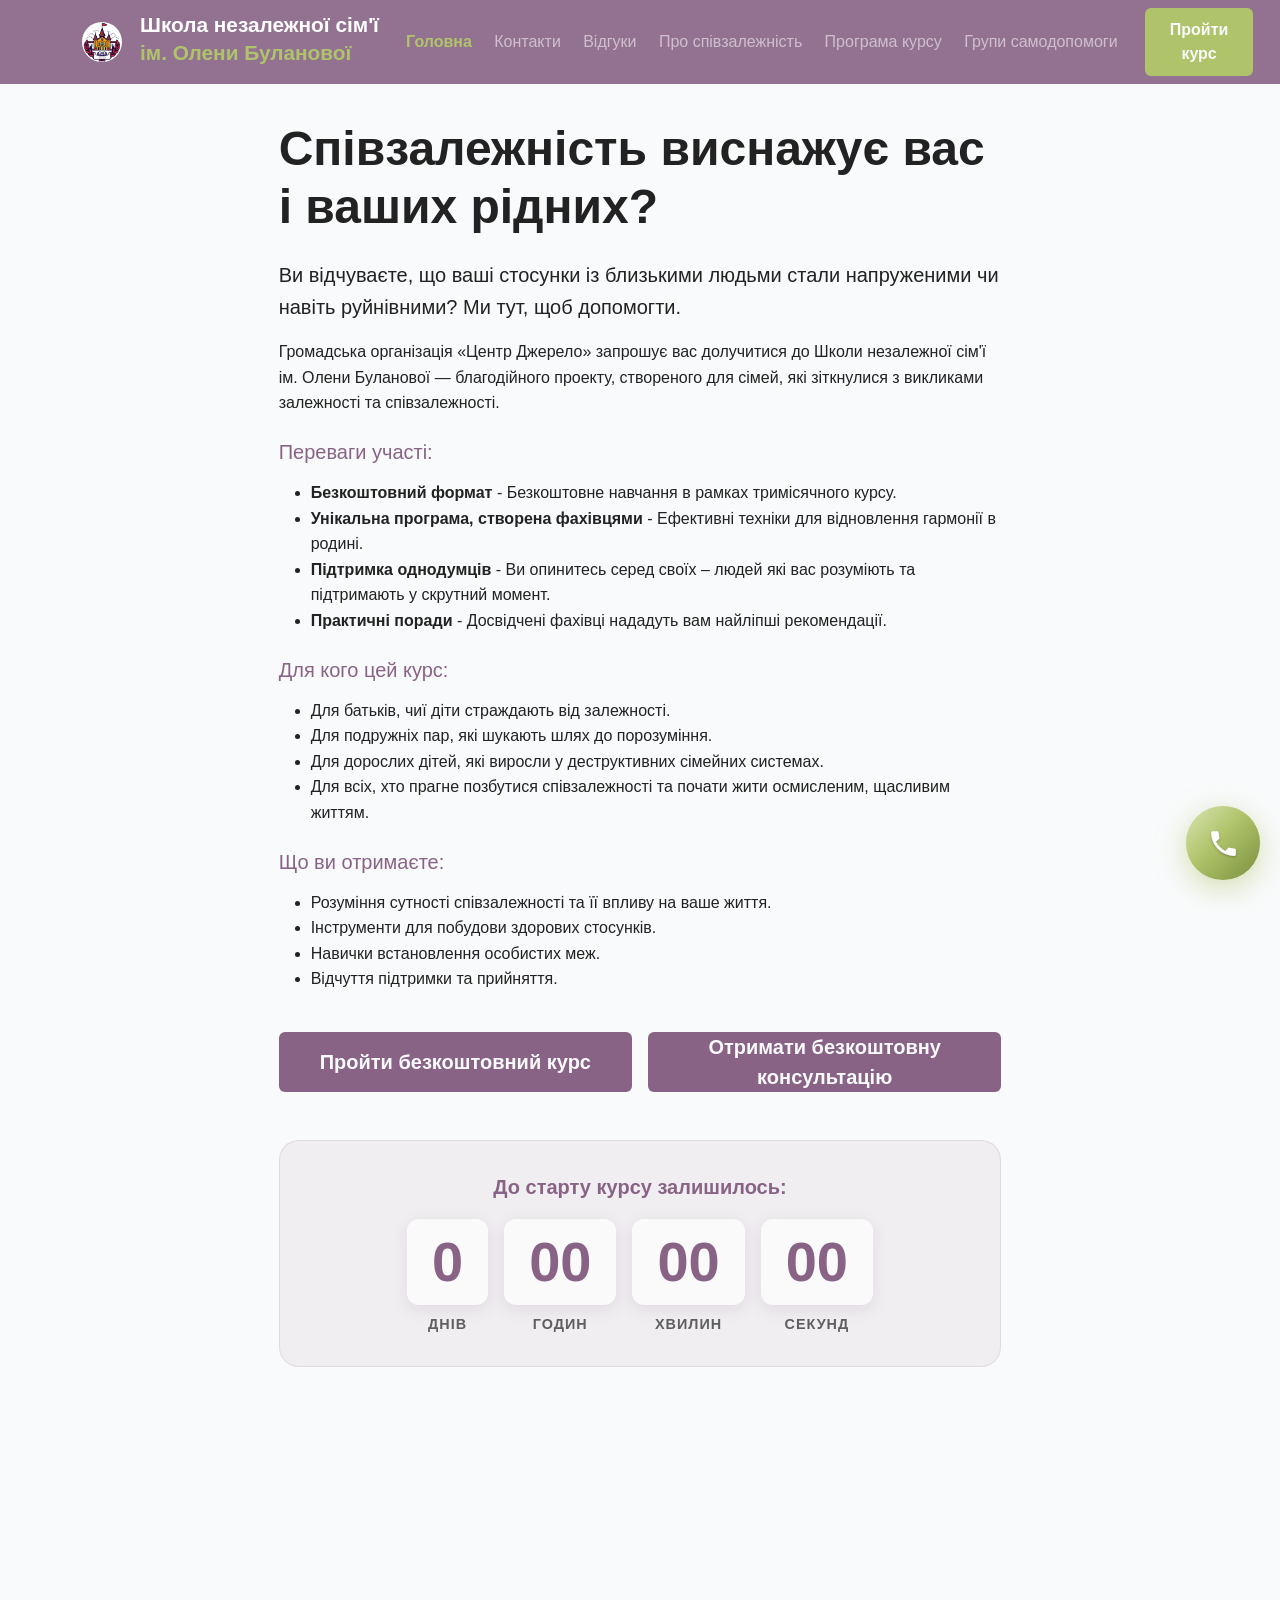
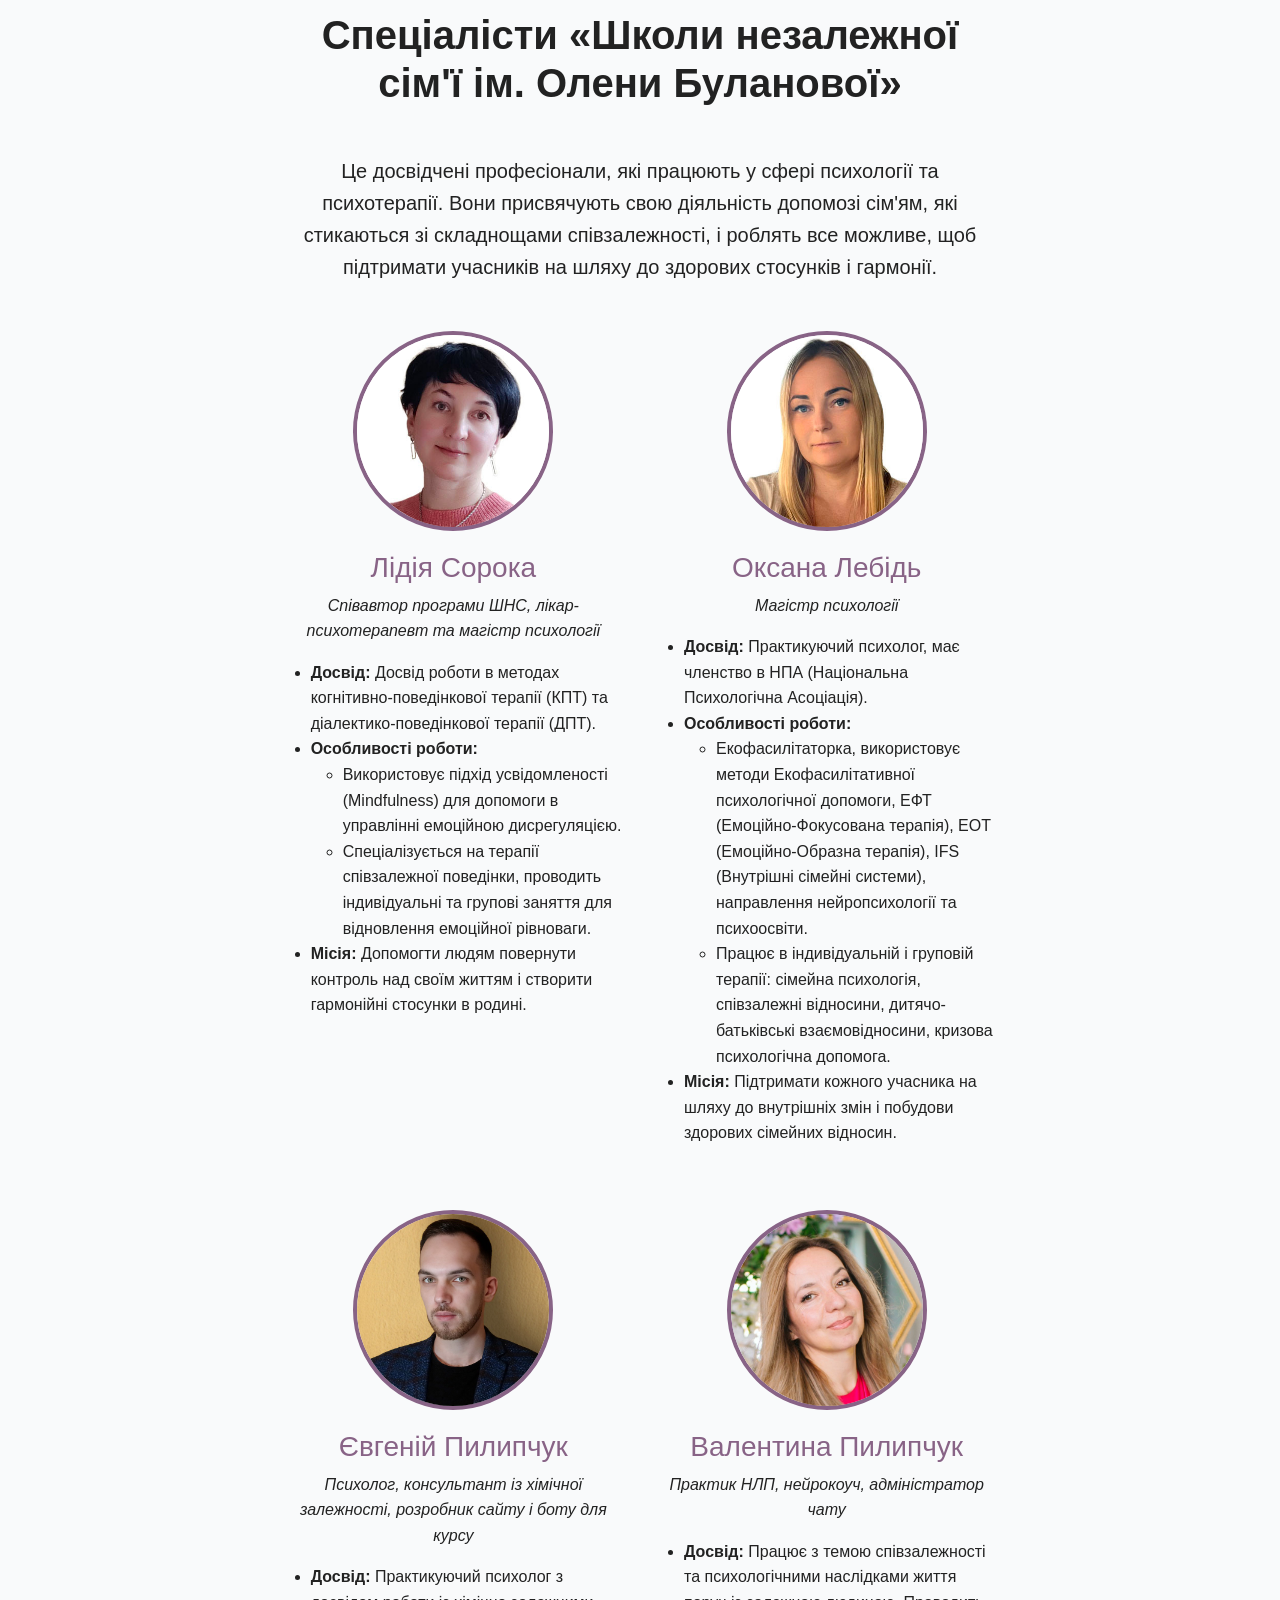
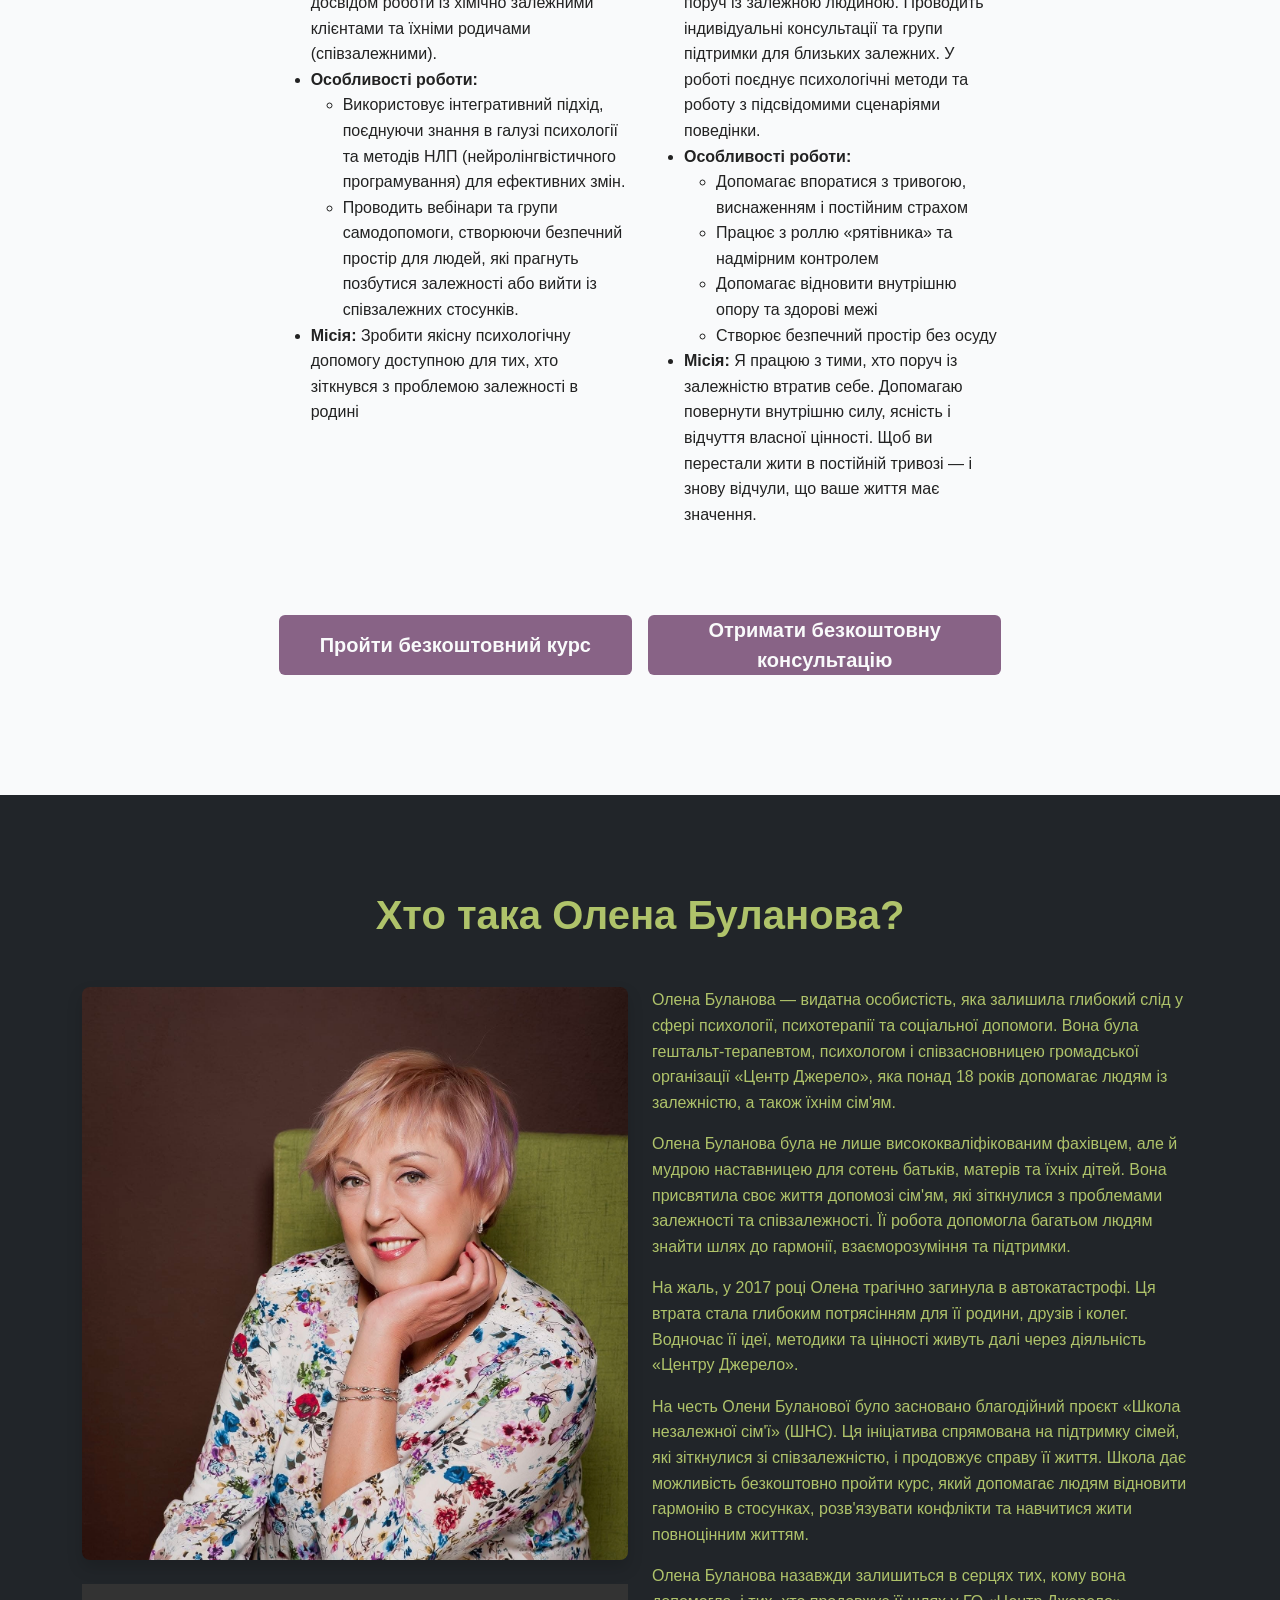
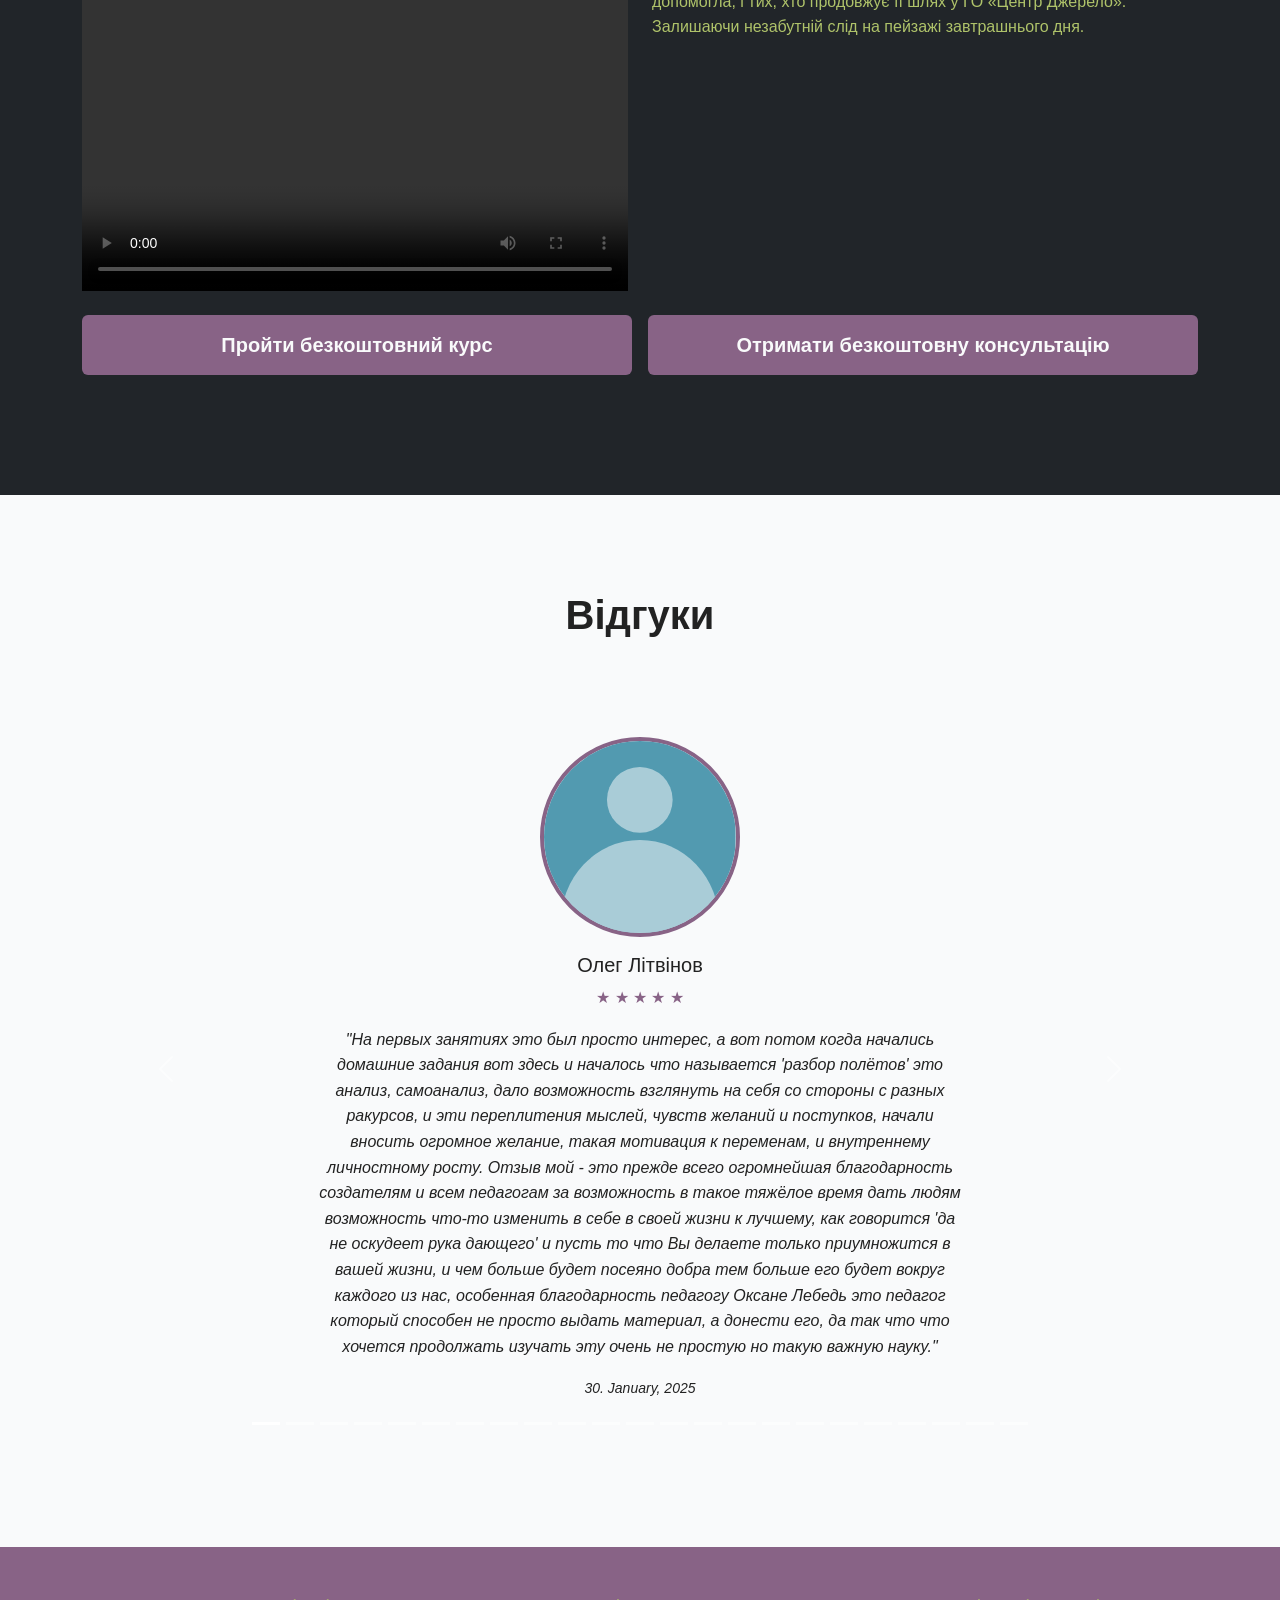
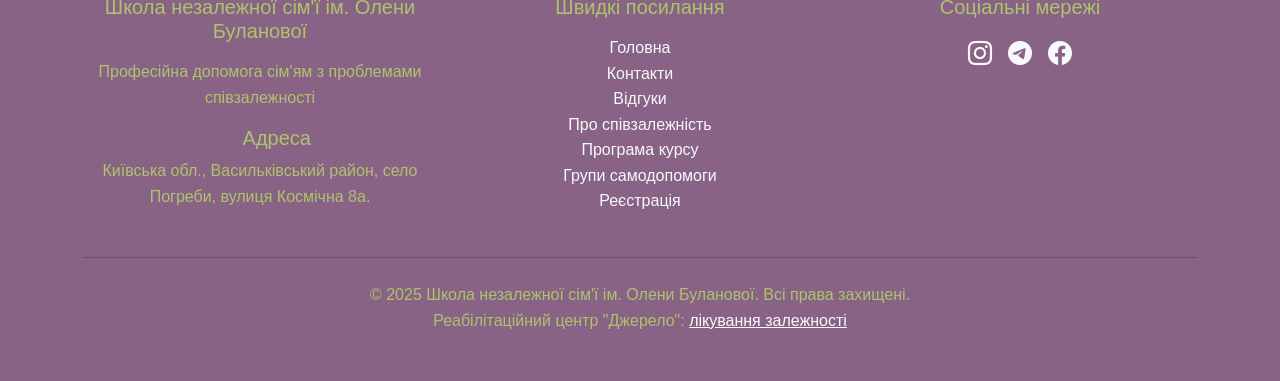
==== commit 4ce7cc34: "timer" ====
--- a/index.html
+++ b/index.html
@@ -75,7 +75,7 @@
                     <a class="nav-link" href="grups.html">Групи самодопомоги</a>
                 </li>
                 <li class="nav-item ms-lg-3">
-                    <a href="https://t.me/Bulanova_school_bot?start=kurs" class="btn btn-accent2">Пройти курс</a>
+                    <a href="https://telegram.me/Bulanova_school_bot?start=kurs" class="btn btn-accent2">Пройти курс</a>
                 </li>
             </ul>
         </div>
@@ -158,8 +158,32 @@
             </div>
             <!-- Блок з кнопками -->
 <div class="button-grid my-4">
-    <a href="https://t.me/Bulanova_school_bot?start=kurs" class="btn btn-accent px-4 py-2 fs-5 fw-bold cta-button">Пройти безкоштовний курс</a>
-    <a href="https://t.me/Bulanova_school_bot?start=consult" class="btn btn-accent px-4 py-2 fs-5 fw-bold cta-button">Отримати безкоштовну консультацію</a>
+    <a href="https://telegram.me/Bulanova_school_bot?start=kurs" class="btn btn-accent px-4 py-2 fs-5 fw-bold cta-button">Пройти безкоштовний курс</a>
+    <a href="https://telegram.me/Bulanova_school_bot?start=consult" class="btn btn-accent px-4 py-2 fs-5 fw-bold cta-button">Отримати безкоштовну консультацію</a>
+</div>
+<!-- Обратный отсчет до старта курса -->
+<div class="countdown-section my-5">
+    <p class="text-center fw-bold mb-3 fs-5" style="color: var(--accent-color);">
+        До старту курсу залишилось:
+    </p>
+    <div class="row justify-content-center g-3">
+        <div class="col-auto">
+            <div class="countdown-number" id="course-days">30</div>
+            <div class="countdown-label">Днів</div>
+        </div>
+        <div class="col-auto">
+            <div class="countdown-number" id="course-hours">00</div>
+            <div class="countdown-label">Годин</div>
+        </div>
+        <div class="col-auto">
+            <div class="countdown-number" id="course-minutes">00</div>
+            <div class="countdown-label">Хвилин</div>
+        </div>
+        <div class="col-auto">
+            <div class="countdown-number" id="course-seconds">00</div>
+            <div class="countdown-label">Секунд</div>
+        </div>
+    </div>
 </div>
         </div>
     </section>
@@ -259,8 +283,8 @@
                 </div>
             </div>
             <div class="button-grid my-4">
-    <a href="https://t.me/Bulanova_school_bot?start=kurs" class="btn btn-accent px-4 py-2 fs-5 fw-bold cta-button">Пройти безкоштовний курс</a>
-    <a href="https://t.me/Bulanova_school_bot?start=consult" class="btn btn-accent px-4 py-2 fs-5 fw-bold cta-button">Отримати безкоштовну консультацію</a>
+    <a href="https://telegram.me/Bulanova_school_bot?start=kurs" class="btn btn-accent px-4 py-2 fs-5 fw-bold cta-button">Пройти безкоштовний курс</a>
+    <a href="https://telegram.me/Bulanova_school_bot?start=consult" class="btn btn-accent px-4 py-2 fs-5 fw-bold cta-button">Отримати безкоштовну консультацію</a>
 </div>
         </div>
         
@@ -295,8 +319,8 @@
                 </div>
             </div>
             <div class="button-grid my-4">
-    <a href="https://t.me/Bulanova_school_bot?start=kurs" class="btn btn-accent px-4 py-2 fs-5 fw-bold cta-button">Пройти безкоштовний курс</a>
-    <a href="https://t.me/Bulanova_school_bot?start=consult" class="btn btn-accent px-4 py-2 fs-5 fw-bold cta-button">Отримати безкоштовну консультацію</a>
+    <a href="https://telegram.me/Bulanova_school_bot?start=kurs" class="btn btn-accent px-4 py-2 fs-5 fw-bold cta-button">Пройти безкоштовний курс</a>
+    <a href="https://telegram.me/Bulanova_school_bot?start=consult" class="btn btn-accent px-4 py-2 fs-5 fw-bold cta-button">Отримати безкоштовну консультацію</a>
 </div>
         </div>
     </section>
@@ -803,14 +827,14 @@
                         <li><a href="about.html" class="text-decoration-none text-light">Про співзалежність</a></li>
                         <li><a href="prog.html" class="text-decoration-none text-light">Програма курсу</a></li>
                         <li><a href="grups.html" class="text-decoration-none text-light">Групи самодопомоги</a></li>
-                        <li><a href="https://t.me/Bulanova_school_bot?start=kurs" class="text-decoration-none text-light">Реєстрація</a></li>
+                        <li><a href="https://telegram.me/Bulanova_school_bot?start=kurs" class="text-decoration-none text-light">Реєстрація</a></li>
                     </ul>
                 </div>
                 <div class="col-md-4">
                     <h5 class="mb-3 accent-text2">Соціальні мережі</h5>
                     <div class="d-flex justify-content-center gap-3">
                         <a href="https://www.instagram.com/djerelo.help" class="text-light"><i class="bi bi-instagram fs-4"></i></a>
-                        <a href="https://t.me/ninarkotikam_bot" class="text-light"><i class="bi bi-telegram fs-4"></i></a>
+                        <a href="https://telegram.me/ninarkotikam_bot" class="text-light"><i class="bi bi-telegram fs-4"></i></a>
                         <a href="https://www.facebook.com/ninarcotikam" class="text-light"><i class="bi bi-facebook fs-4"></i></a>
                     </div>
                 </div>
--- a/css/stile.css
+++ b/css/stile.css
@@ -551,4 +551,59 @@
 .dzcb-colon{font-size:24px;font-weight:800;color:#9aa8a0;padding-bottom:12px}
 .dzcb-stp{display:flex;align-items:center;border:1.5px solid #d5ddd7;border-radius:11px;overflow:hidden}
 .dzcb-stp button{width:40px;height:48px;border:none;background:#f0f4f1;color:#886386;font-size:22px;font-weight:700;cursor:pointer}
-.dzcb-stp span{width:46px;text-align:center;font-size:22px;font-weight:800;color:#14361f;font-variant-numeric:tabular-nums}+.dzcb-stp span{width:46px;text-align:center;font-size:22px;font-weight:800;color:#14361f;font-variant-numeric:tabular-nums}
+
+
+/* Таймер */
+
+/* Стили для таймера обратного отсчета */
+.countdown-section {
+    background: rgba(136, 99, 134, 0.08);
+    border-radius: 20px;
+    padding: 30px 20px;
+    border: 1px solid rgba(136, 99, 134, 0.15);
+}
+
+.countdown-number {
+    font-size: 3.5rem;
+    font-weight: 800;
+    color: var(--accent-color);
+    background: rgba(255, 255, 255, 0.7);
+    border-radius: 12px;
+    padding: 15px 25px;
+    min-width: 80px;
+    text-align: center;
+    box-shadow: 0 4px 15px rgba(136, 99, 134, 0.15);
+    font-variant-numeric: tabular-nums;
+    line-height: 1;
+}
+
+.countdown-label {
+    text-align: center;
+    margin-top: 8px;
+    font-size: 0.9rem;
+    font-weight: 600;
+    color: var(--text-color);
+    opacity: 0.7;
+    text-transform: uppercase;
+    letter-spacing: 1px;
+}
+
+@media (max-width: 576px) {
+    .countdown-number {
+        font-size: 2.2rem;
+        padding: 10px 14px;
+        min-width: 60px;
+    }
+    .countdown-section {
+        padding: 20px 10px;
+    }
+}
+
+/* Анимация для таймера (легкая пульсация) */
+.countdown-number {
+    transition: transform 0.3s ease;
+}
+.countdown-number:hover {
+    transform: scale(1.05);
+}
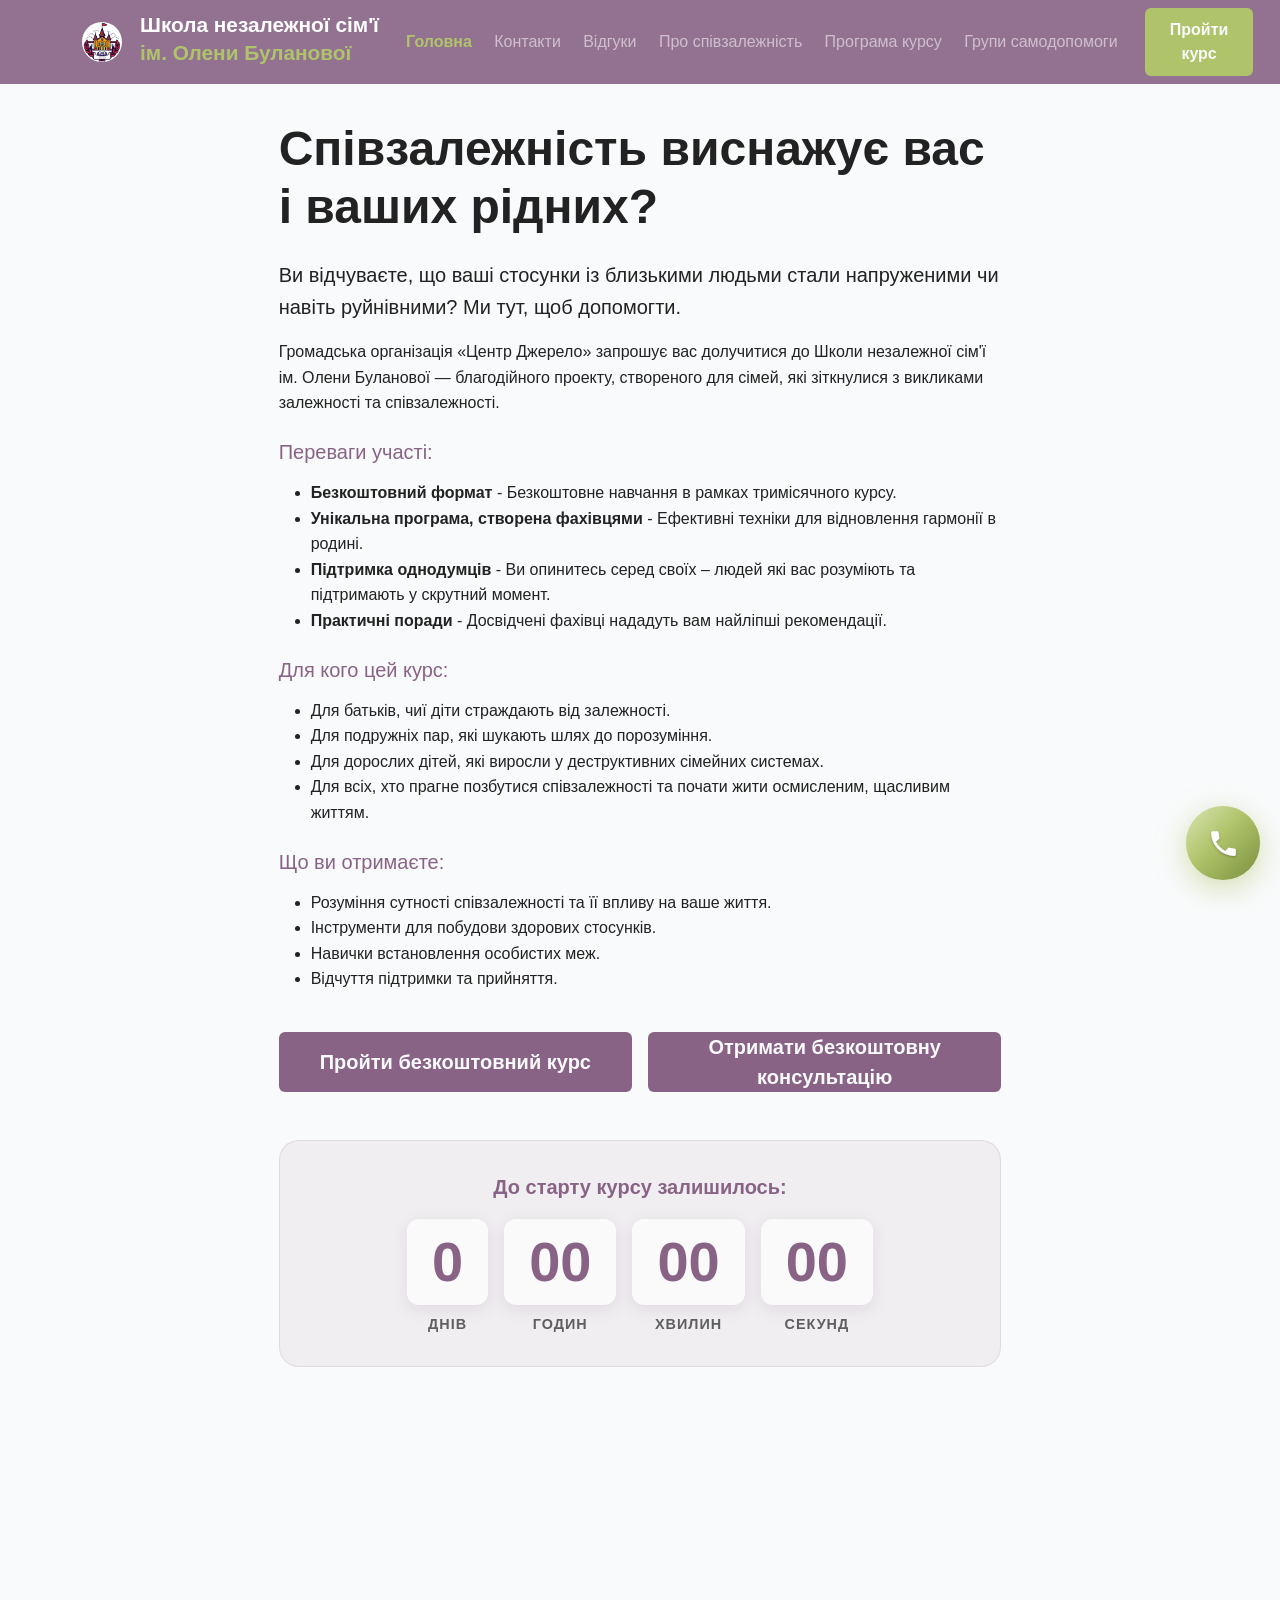
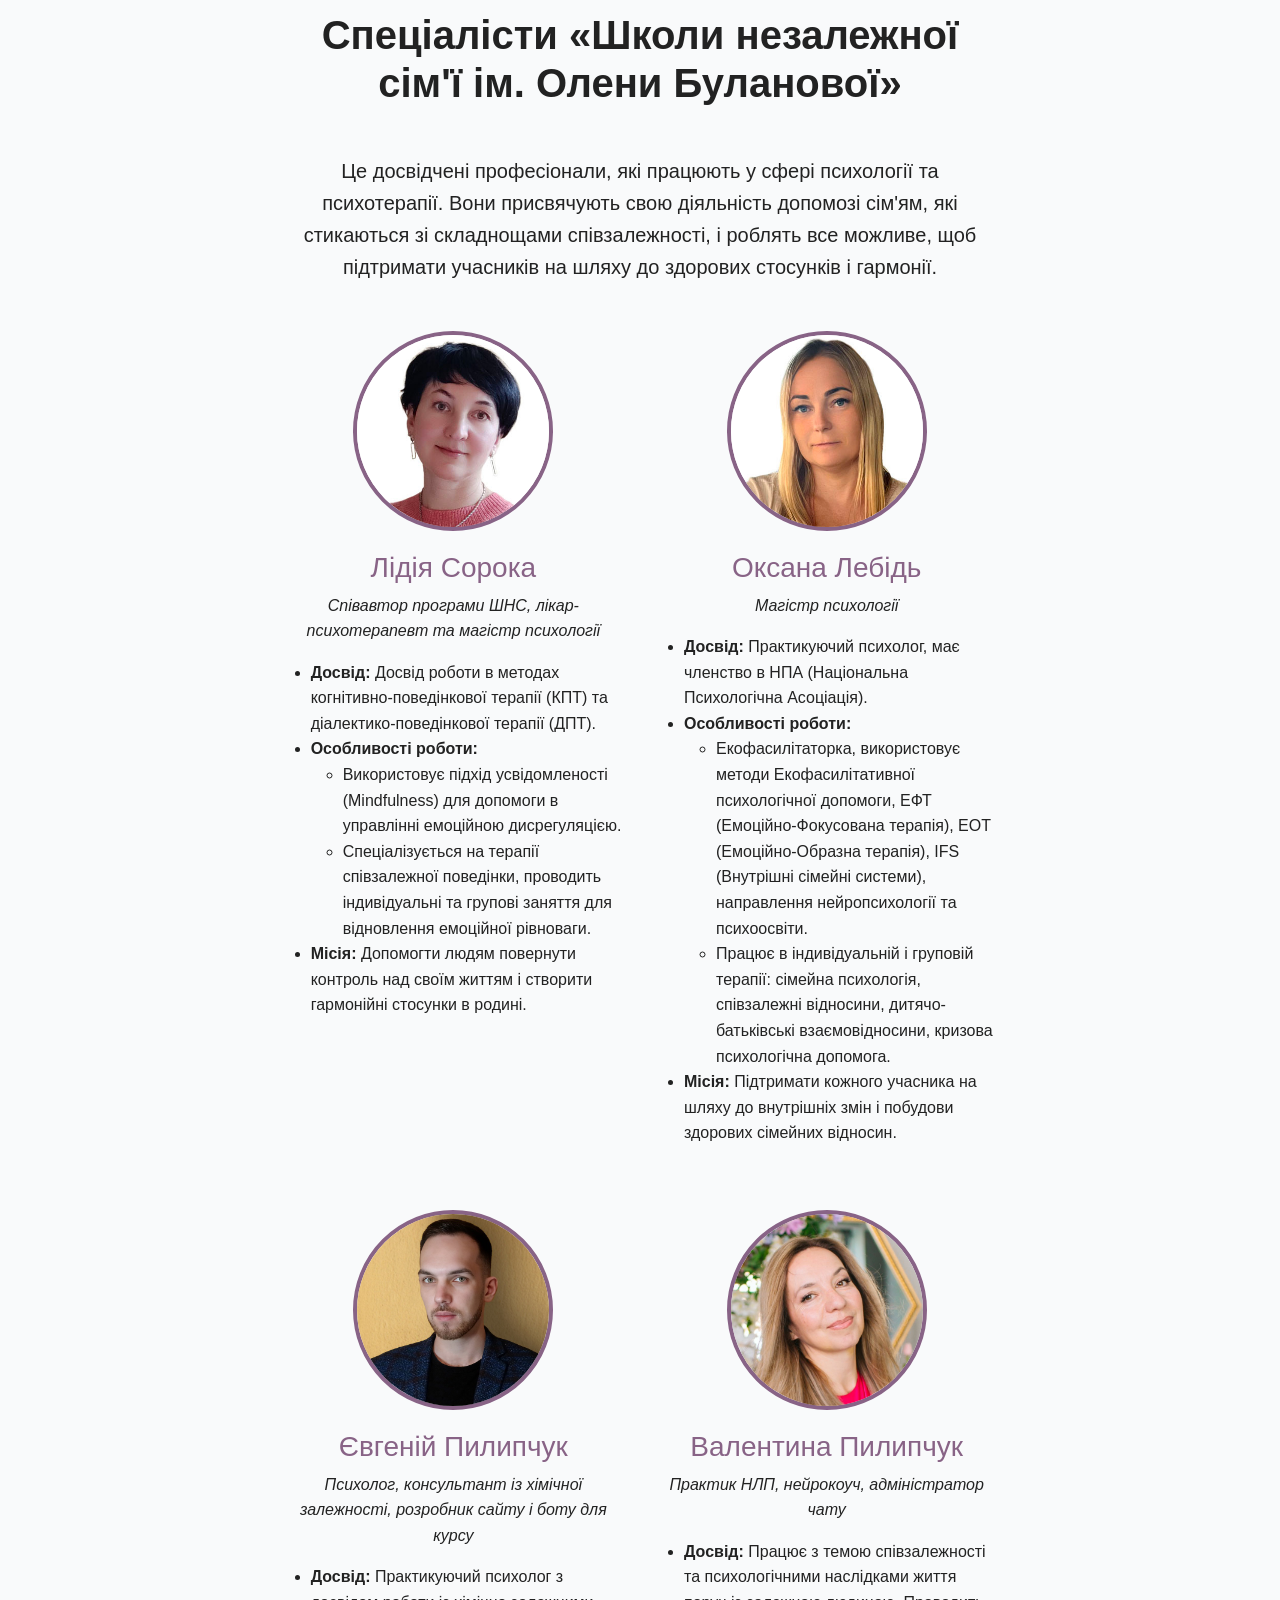
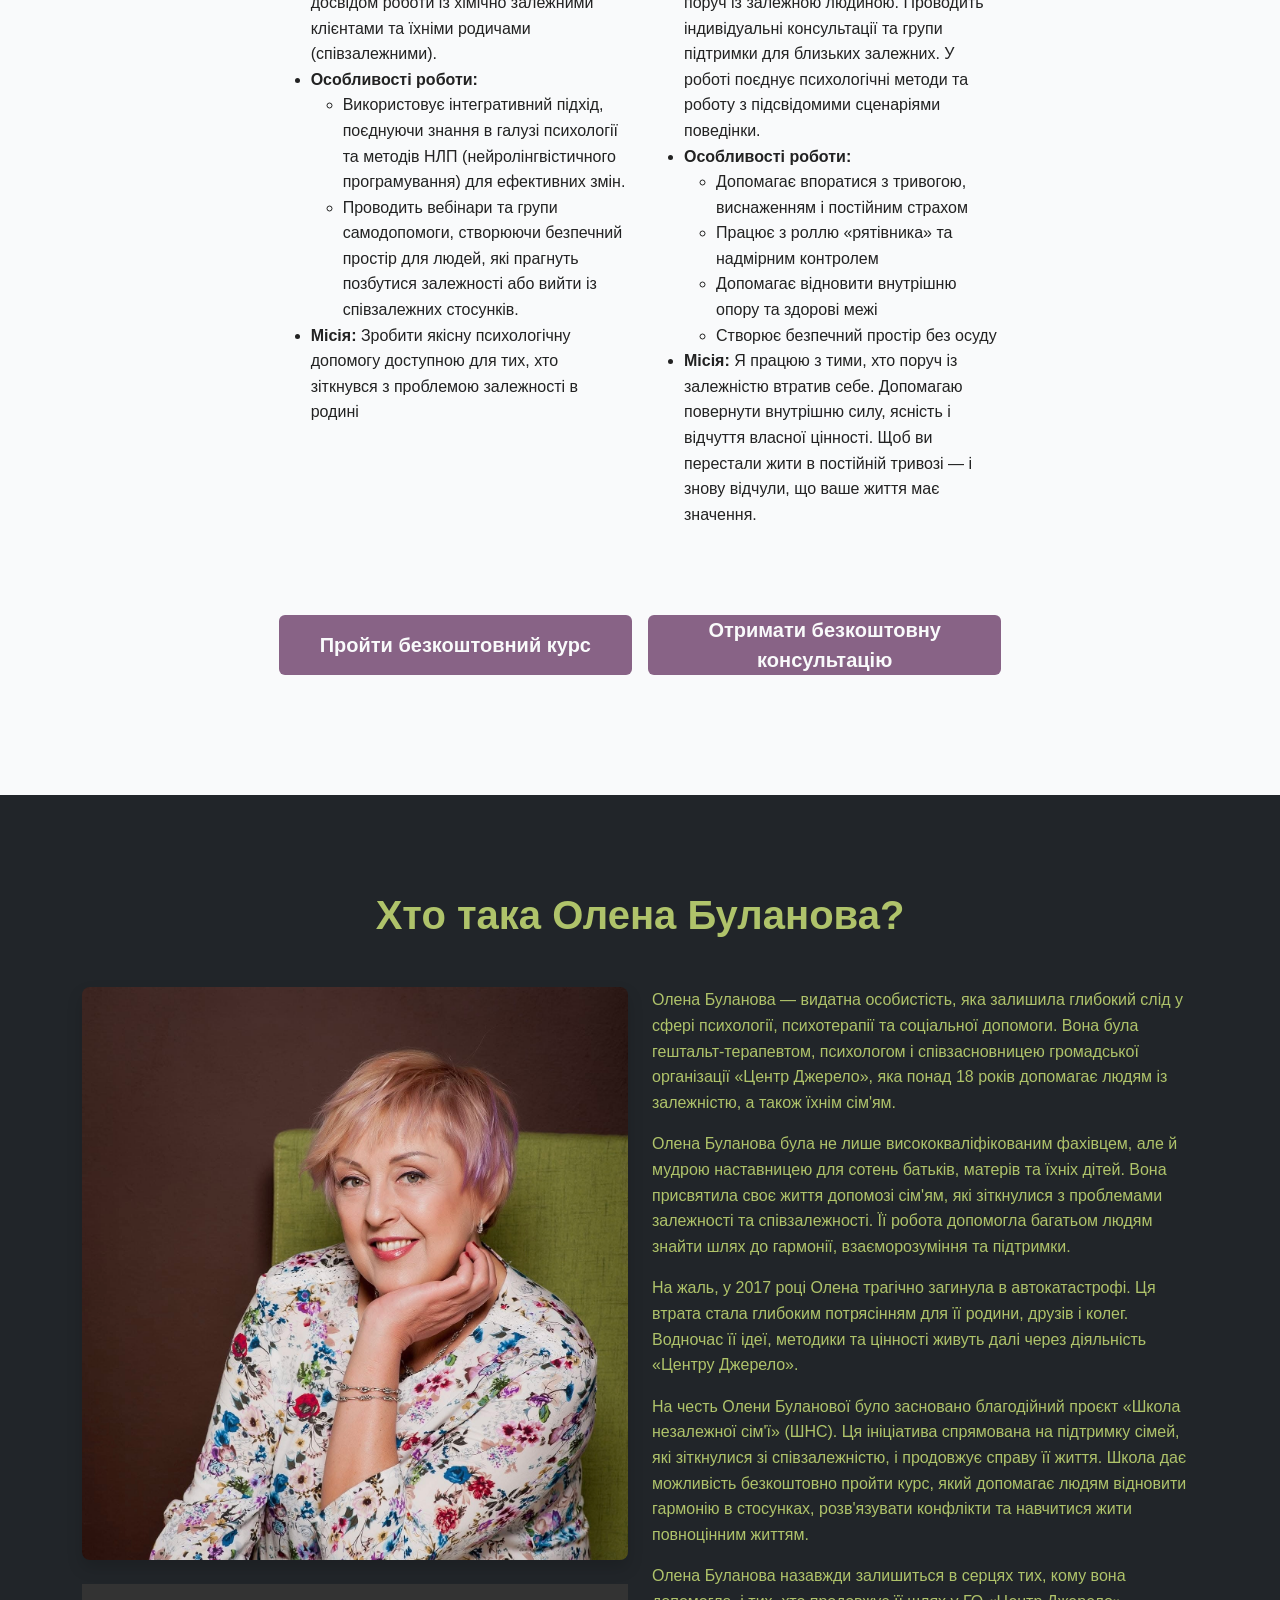
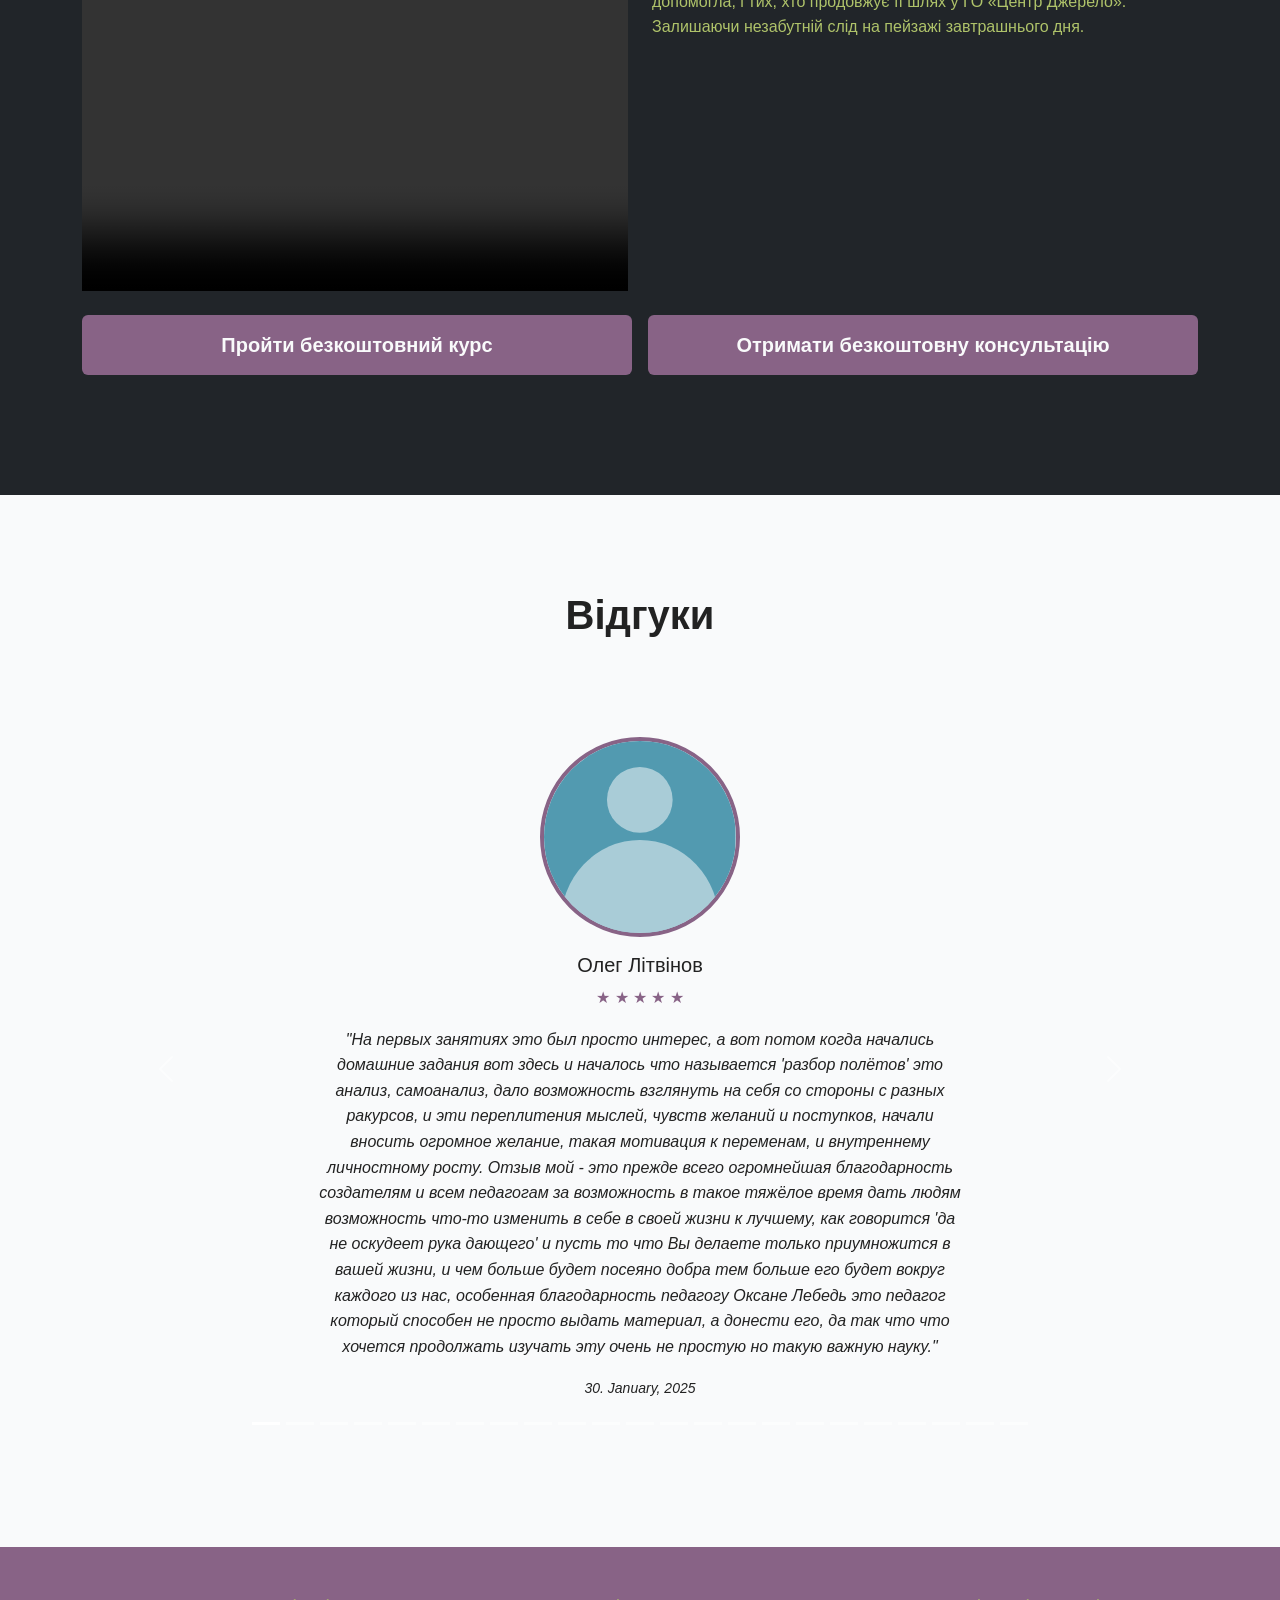
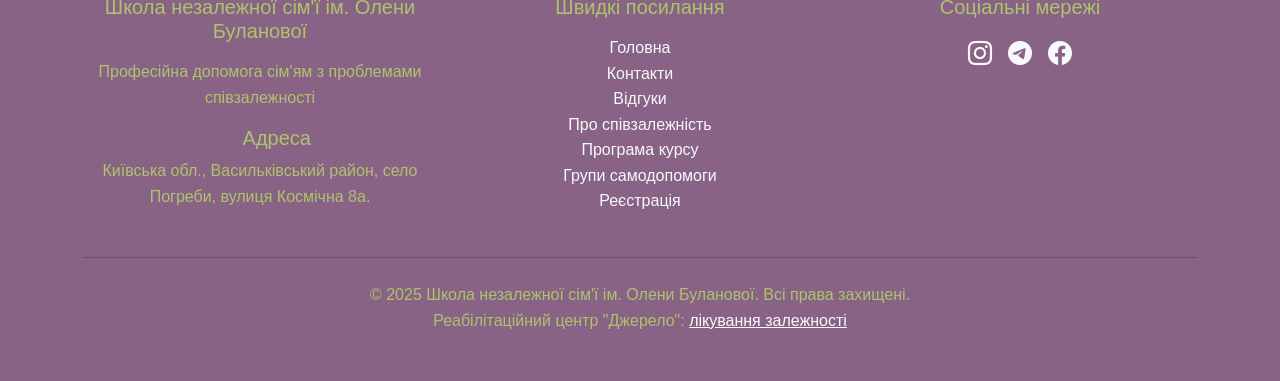
==== commit 739b0c68: "timer+url" ====
--- a/index.html
+++ b/index.html
@@ -8,36 +8,49 @@
     <link rel="stylesheet" href="https://cdn.jsdelivr.net/npm/bootstrap-icons@1.10.0/font/bootstrap-icons.css">
     <link rel="stylesheet" href="css/stile.css">
     <link rel="stylesheet" href="https://cdnjs.cloudflare.com/ajax/libs/font-awesome/6.0.0/css/all.min.css">
+
             <!-- Иконки -->
-<link rel="icon" href="icons/favicon.svg" type="image/svg+xml">
-<link rel="apple-touch-icon" href="icons/apple-touch-icon.png" sizes="180x180">
-<link rel="manifest" href="icons/site.webmanifest">
-<!-- Google tag (gtag.js) -->
-<script async src="https://www.googletagmanager.com/gtag/js?id=AW-830468260"></script>
-<script>
-  window.dataLayer = window.dataLayer || [];
-  function gtag(){dataLayer.push(arguments);}
-  gtag('js', new Date());
-
-  gtag('config', 'AW-830468260');
-</script>
-<!-- Meta Pixel Code -->
-<script>
-!function(f,b,e,v,n,t,s)
-{if(f.fbq)return;n=f.fbq=function(){n.callMethod?
-n.callMethod.apply(n,arguments):n.queue.push(arguments)};
-if(!f._fbq)f._fbq=n;n.push=n;n.loaded=!0;n.version='2.0';
-n.queue=[];t=b.createElement(e);t.async=!0;
-t.src=v;s=b.getElementsByTagName(e)[0];
-s.parentNode.insertBefore(t,s)}(window, document,'script',
-'https://connect.facebook.net/en_US/fbevents.js');
-fbq('init', '1282641980302588');
-fbq('track', 'PageView');
-</script>
-<noscript><img height="1" width="1" style="display:none"
-src="https://www.facebook.com/tr?id=1282641980302588&ev=PageView&noscript=1"
-/></noscript>
-<!-- End Meta Pixel Code -->
+    <link rel="icon" href="icons/favicon.svg" type="image/svg+xml">
+    <link rel="apple-touch-icon" href="icons/apple-touch-icon.png" sizes="180x180">
+    <link rel="manifest" href="icons/site.webmanifest">
+
+    <!-- Open Graph метатеги для прев'ю в месенджерах -->
+    <meta property="og:title" content="Школа незалежної сім'ї ім. Олени Буланової | Центр Джерело" />
+    <meta property="og:description" content="Безкоштовний курс для сімей, які зіткнулися зі співзалежністю. Професійна психологічна допомога, групи підтримки, практичні інструменти для відновлення гармонії у родині." />
+    <meta property="og:image" content="https://djerelo-hub.github.io/school/img/logo.jpg" />
+    <meta property="og:image:width" content="1200" />
+    <meta property="og:image:height" content="630" />
+    <meta property="og:url" content="https://djerelo-hub.github.io/school/" />
+    <meta property="og:type" content="website" />
+    <meta property="og:locale" content="uk_UA" />
+
+    <!-- Google tag (gtag.js) -->
+    <script async src="https://www.googletagmanager.com/gtag/js?id=AW-830468260"></script>
+    <script>
+    window.dataLayer = window.dataLayer || [];
+    function gtag(){dataLayer.push(arguments);}
+    gtag('js', new Date());
+
+    gtag('config', 'AW-830468260');
+    </script>
+    
+    <!-- Meta Pixel Code -->
+    <script>
+    !function(f,b,e,v,n,t,s)
+    {if(f.fbq)return;n=f.fbq=function(){n.callMethod?
+    n.callMethod.apply(n,arguments):n.queue.push(arguments)};
+    if(!f._fbq)f._fbq=n;n.push=n;n.loaded=!0;n.version='2.0';
+    n.queue=[];t=b.createElement(e);t.async=!0;
+    t.src=v;s=b.getElementsByTagName(e)[0];
+    s.parentNode.insertBefore(t,s)}(window, document,'script',
+    'https://connect.facebook.net/en_US/fbevents.js');
+    fbq('init', '1282641980302588');
+    fbq('track', 'PageView');
+    </script>
+    <noscript><img height="1" width="1" style="display:none"
+    src="https://www.facebook.com/tr?id=1282641980302588&ev=PageView&noscript=1"
+    /></noscript>
+    <!-- End Meta Pixel Code -->
 </head>
 <body>
 
